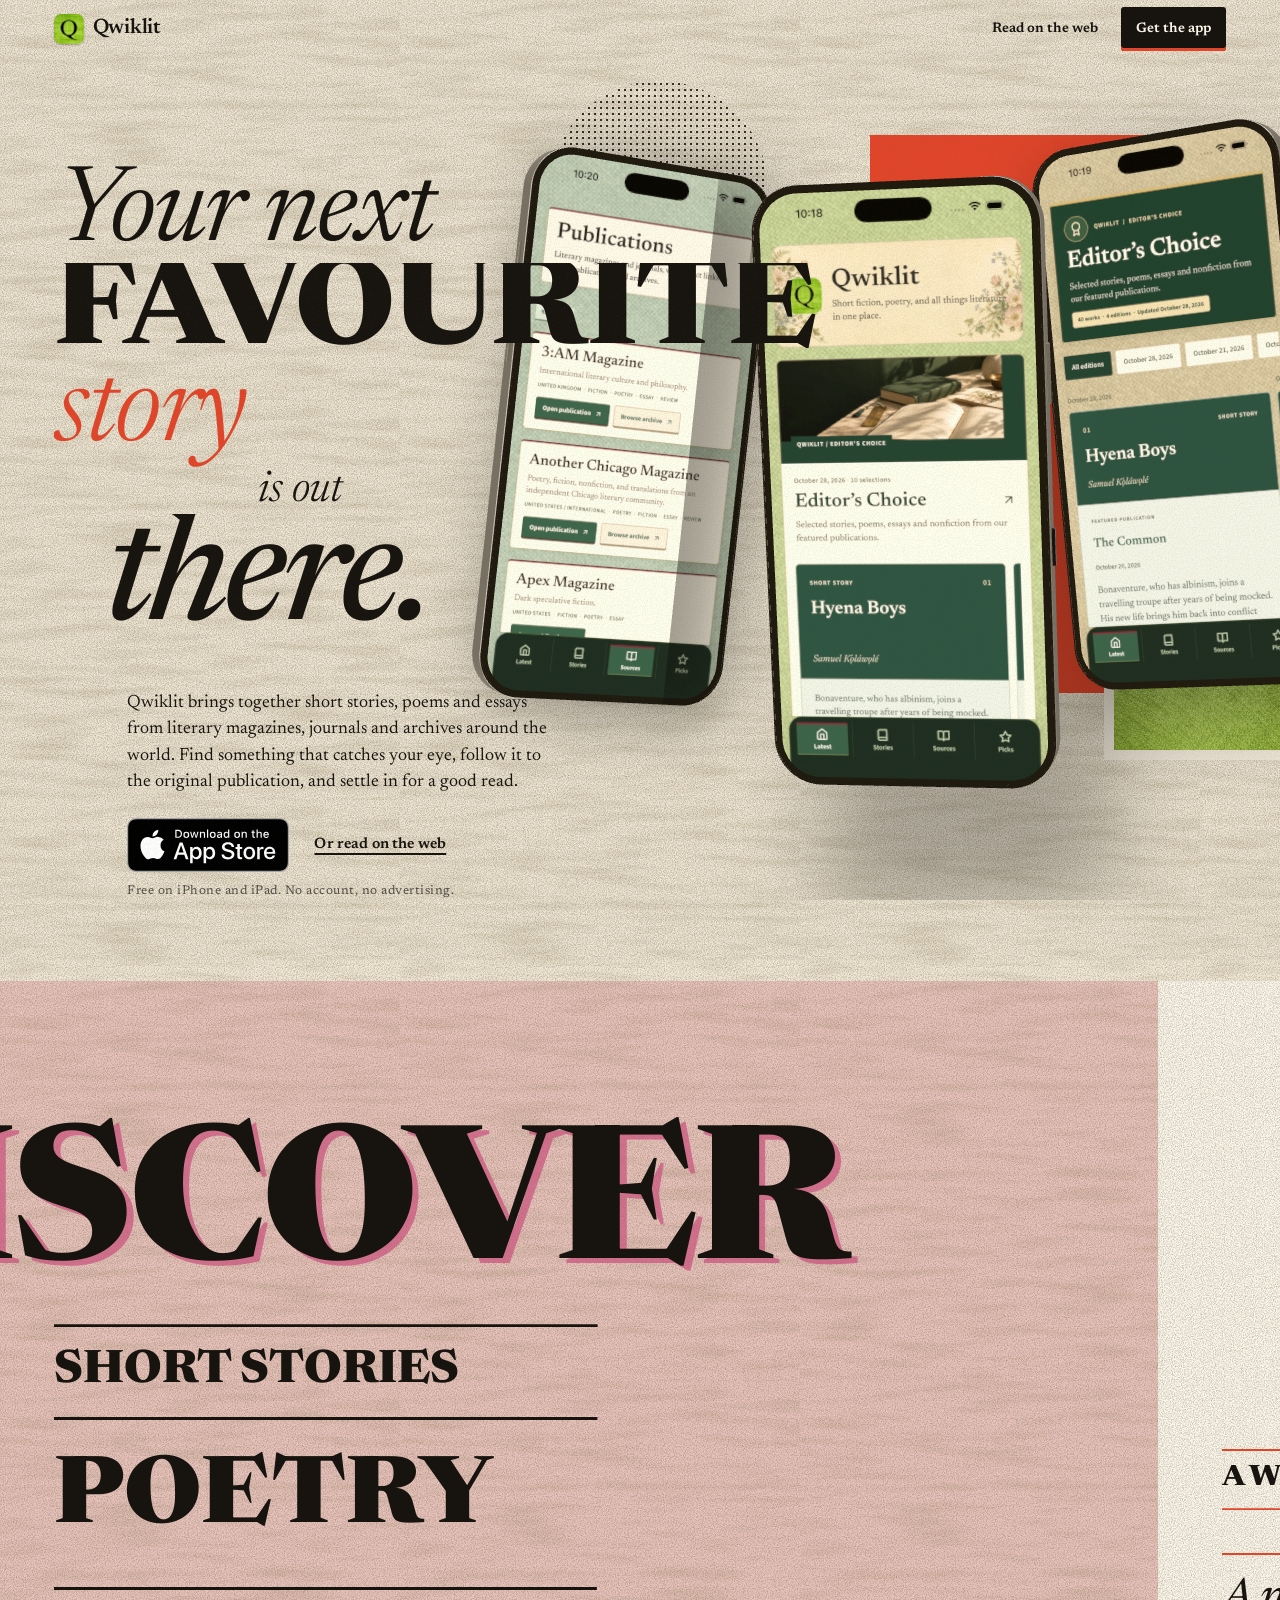
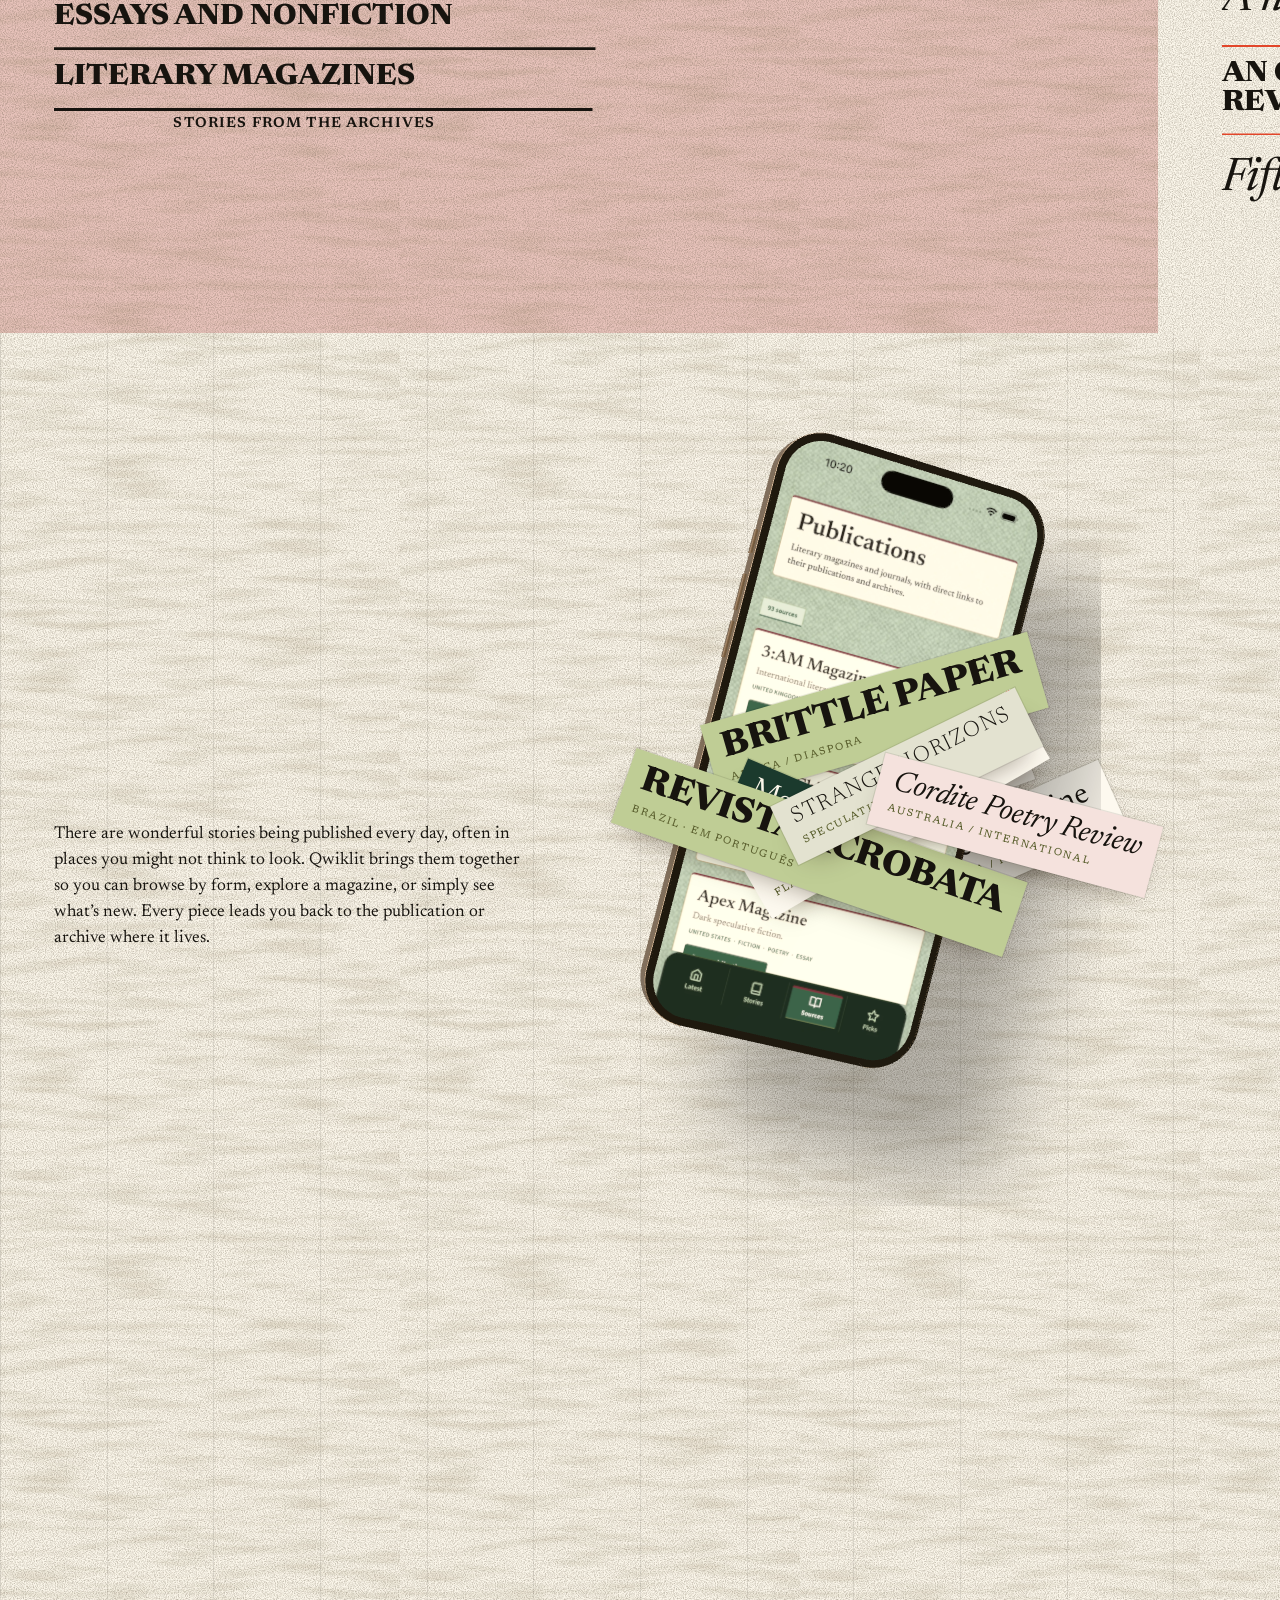
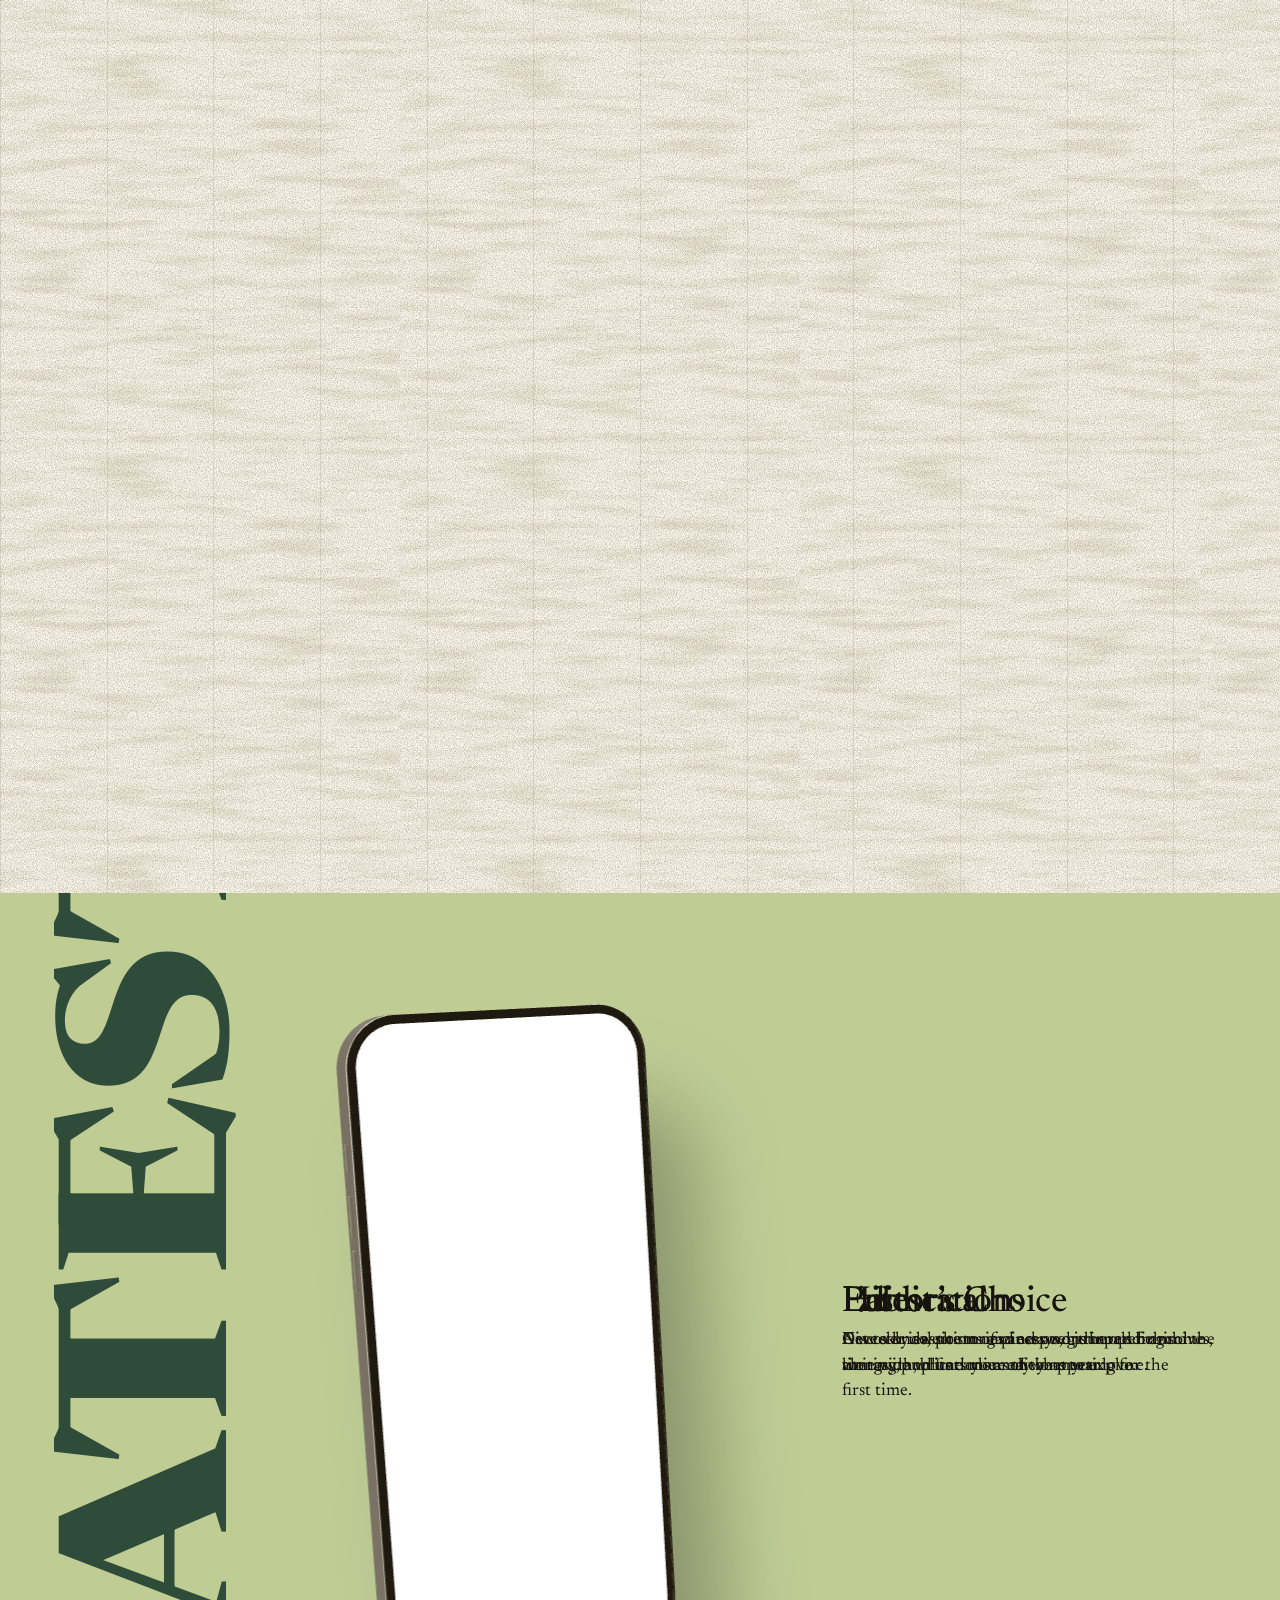
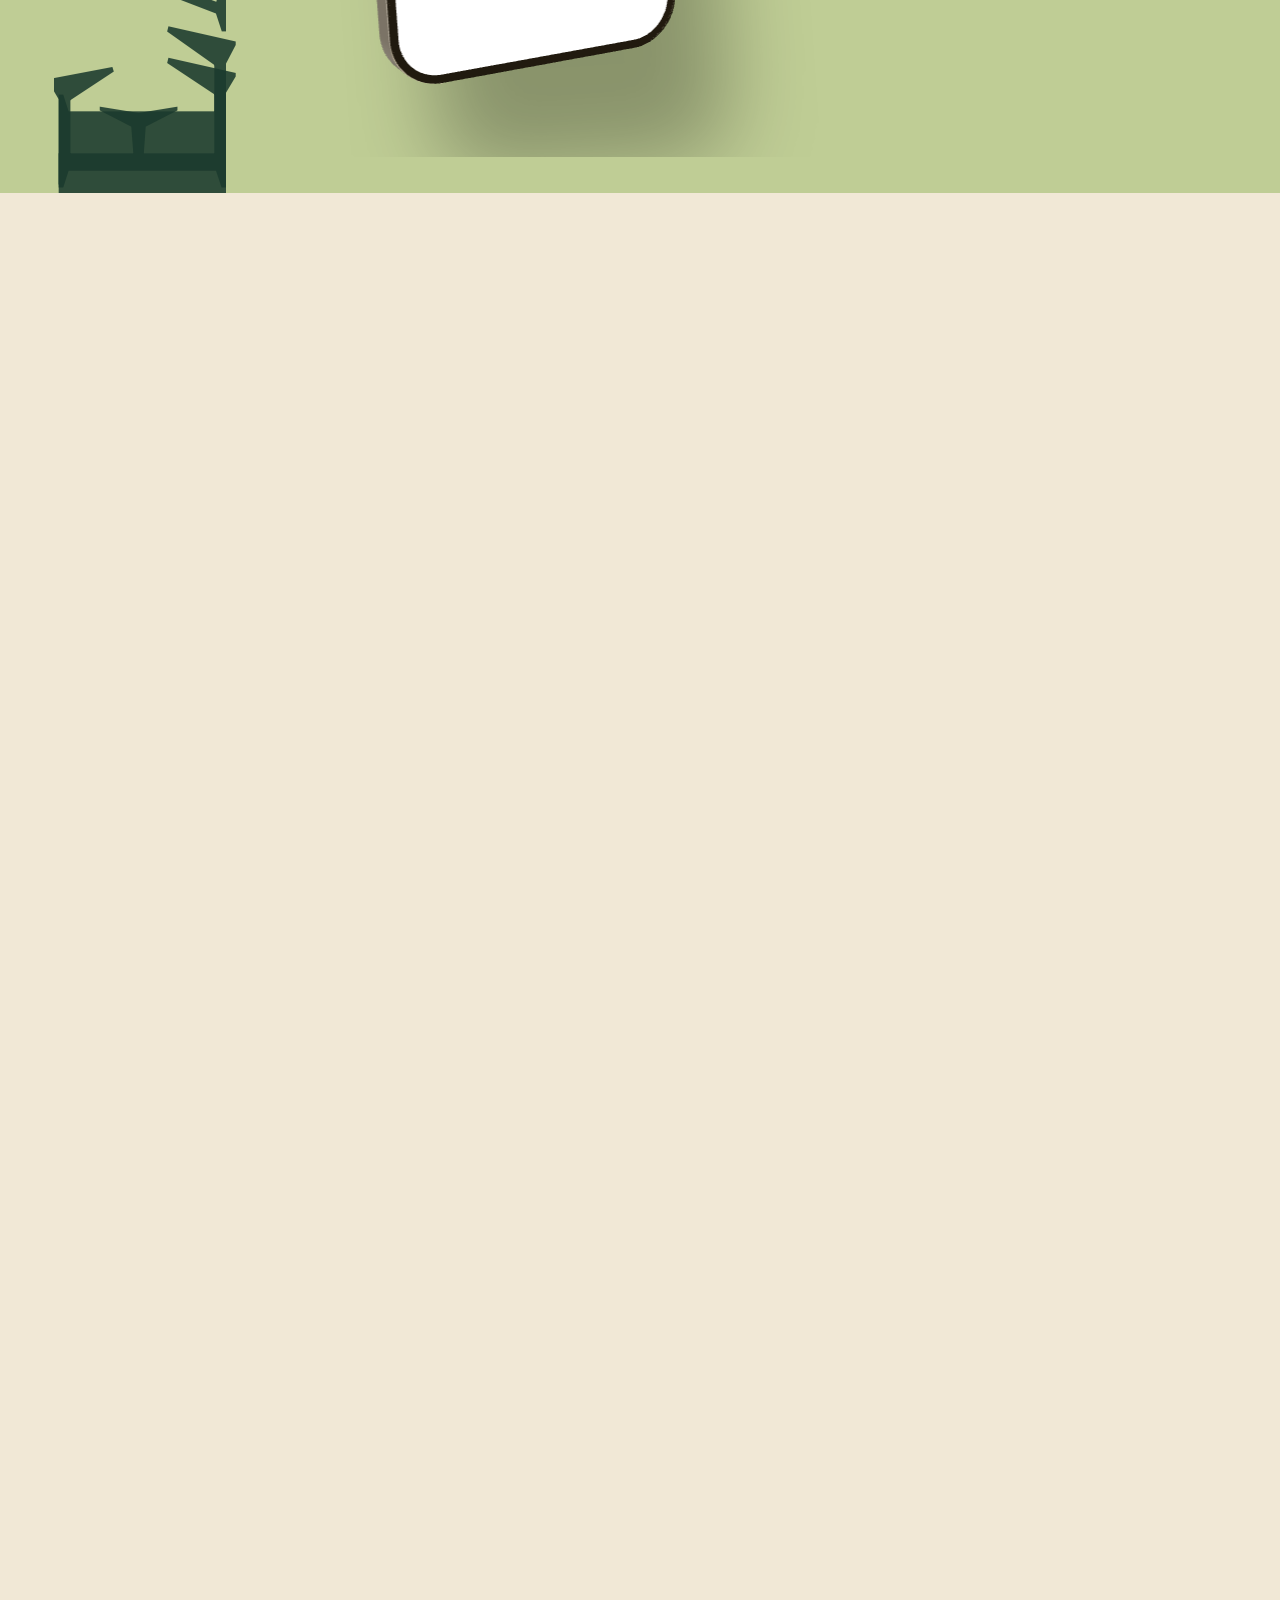
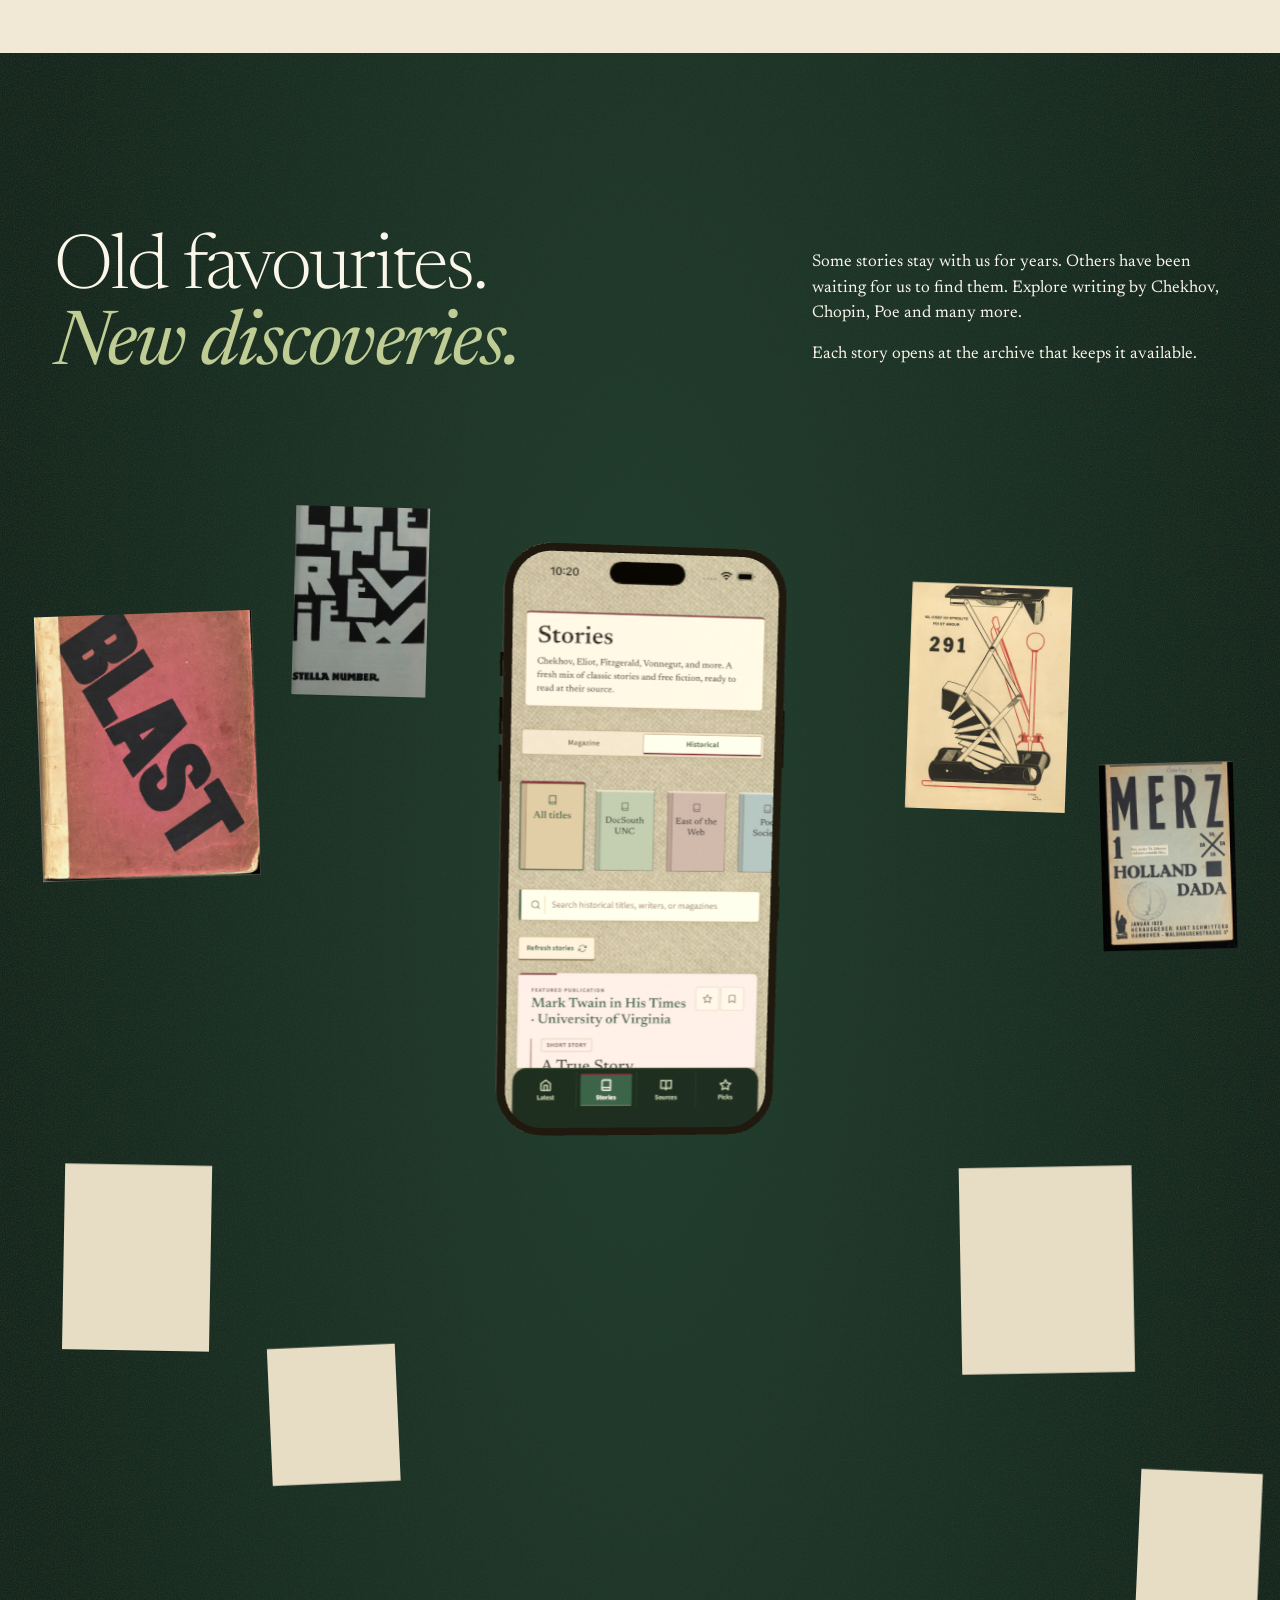
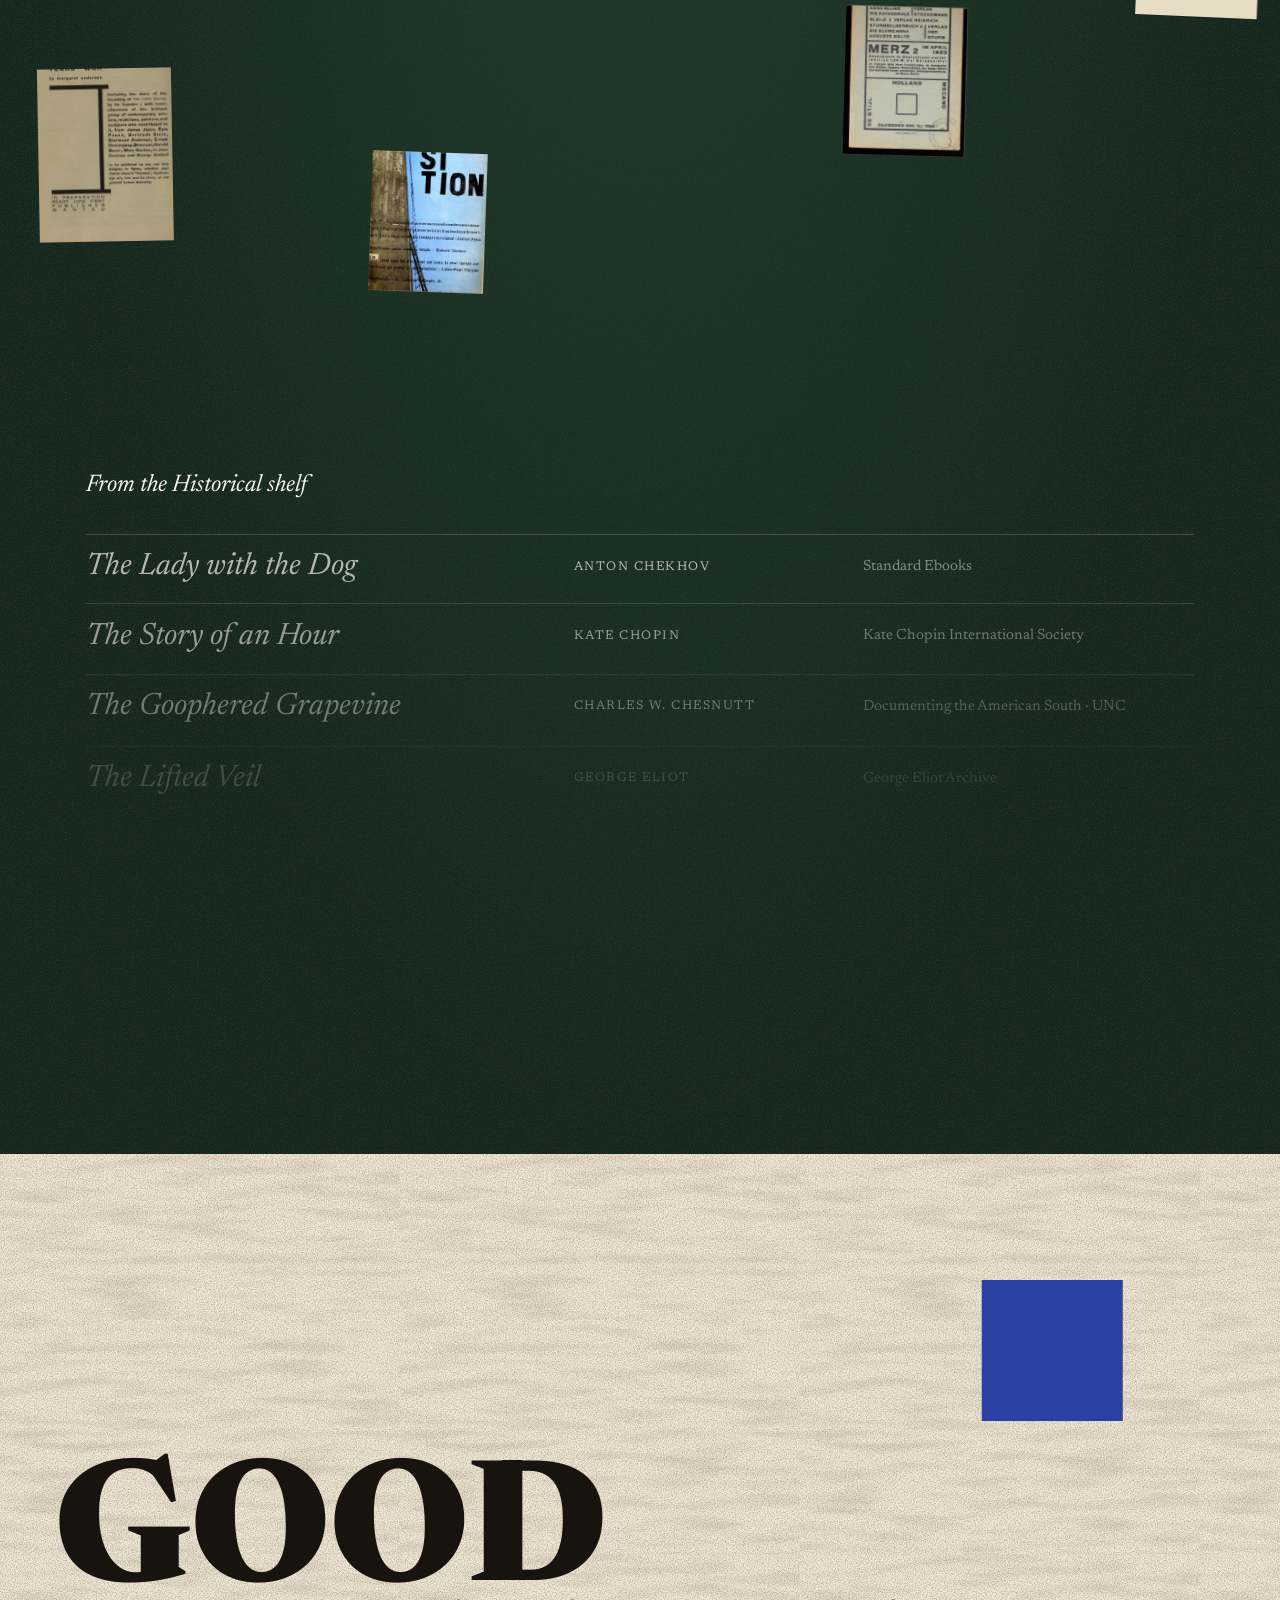
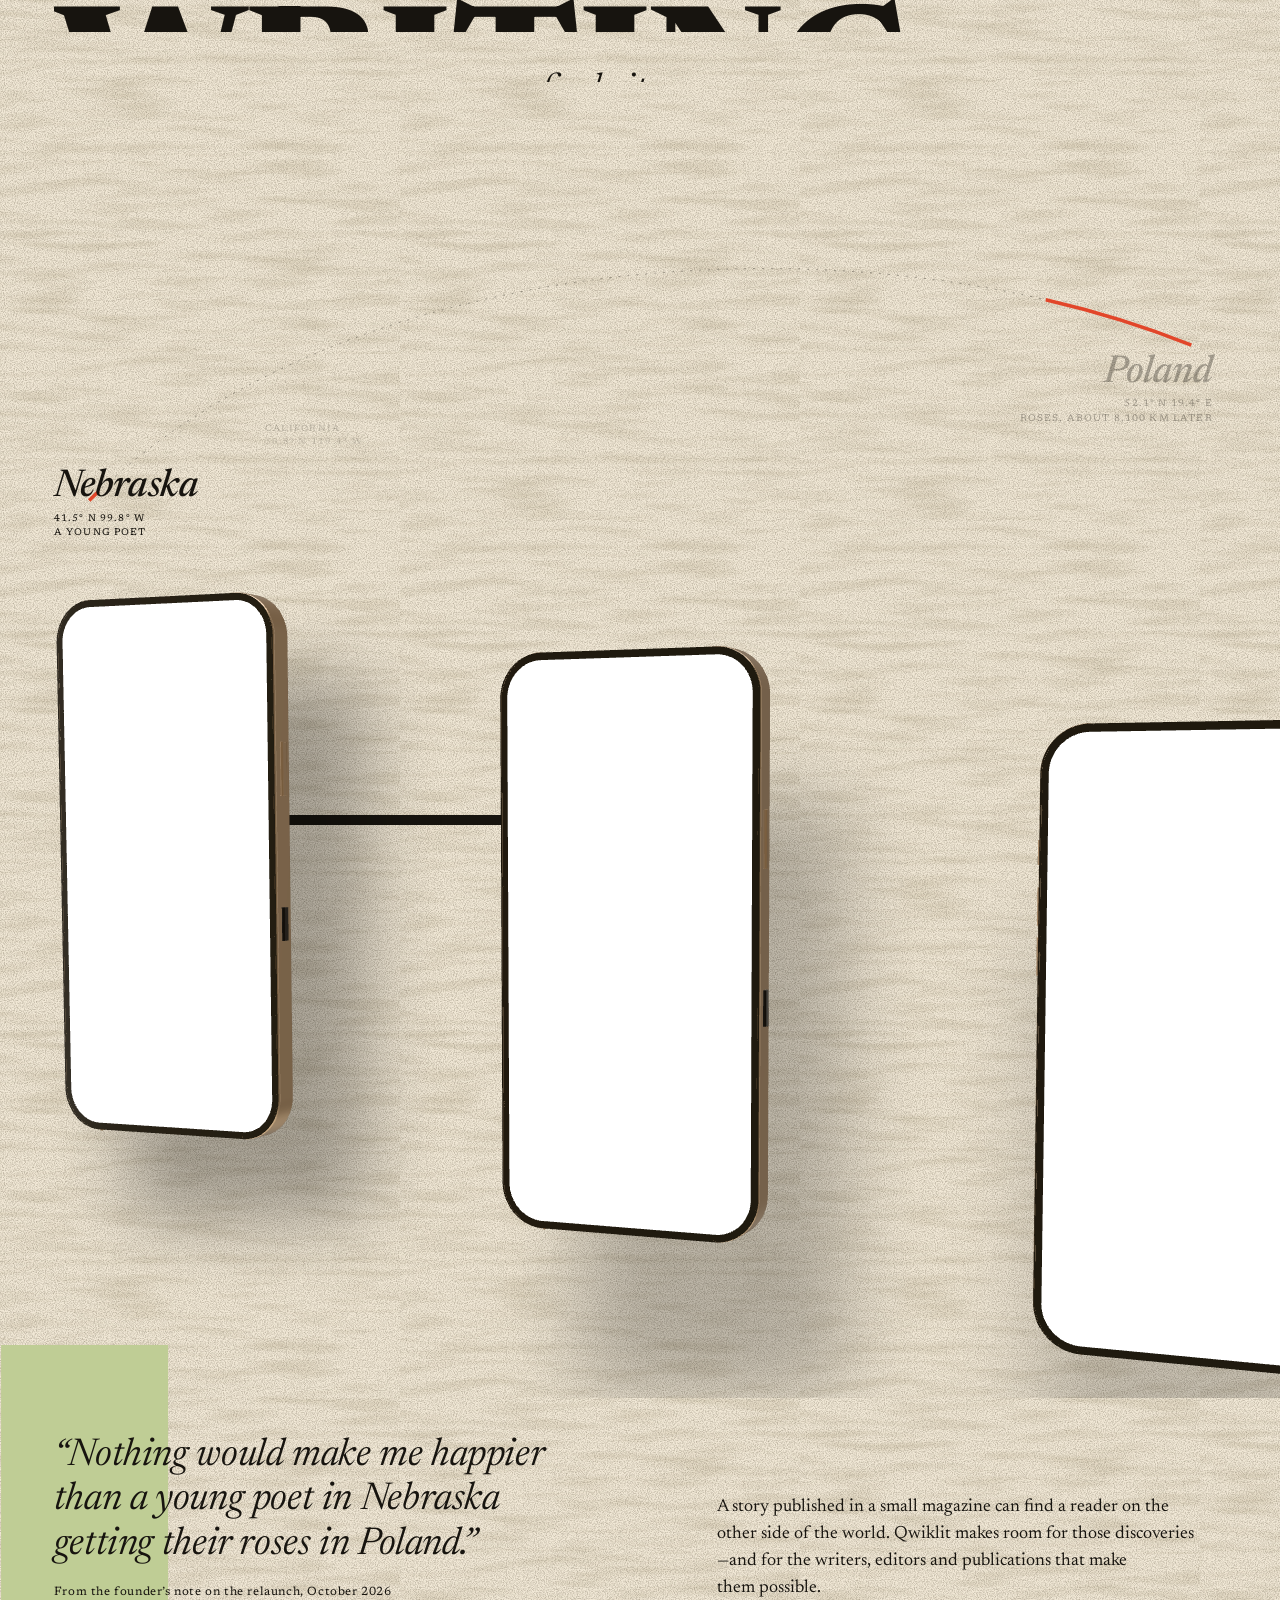
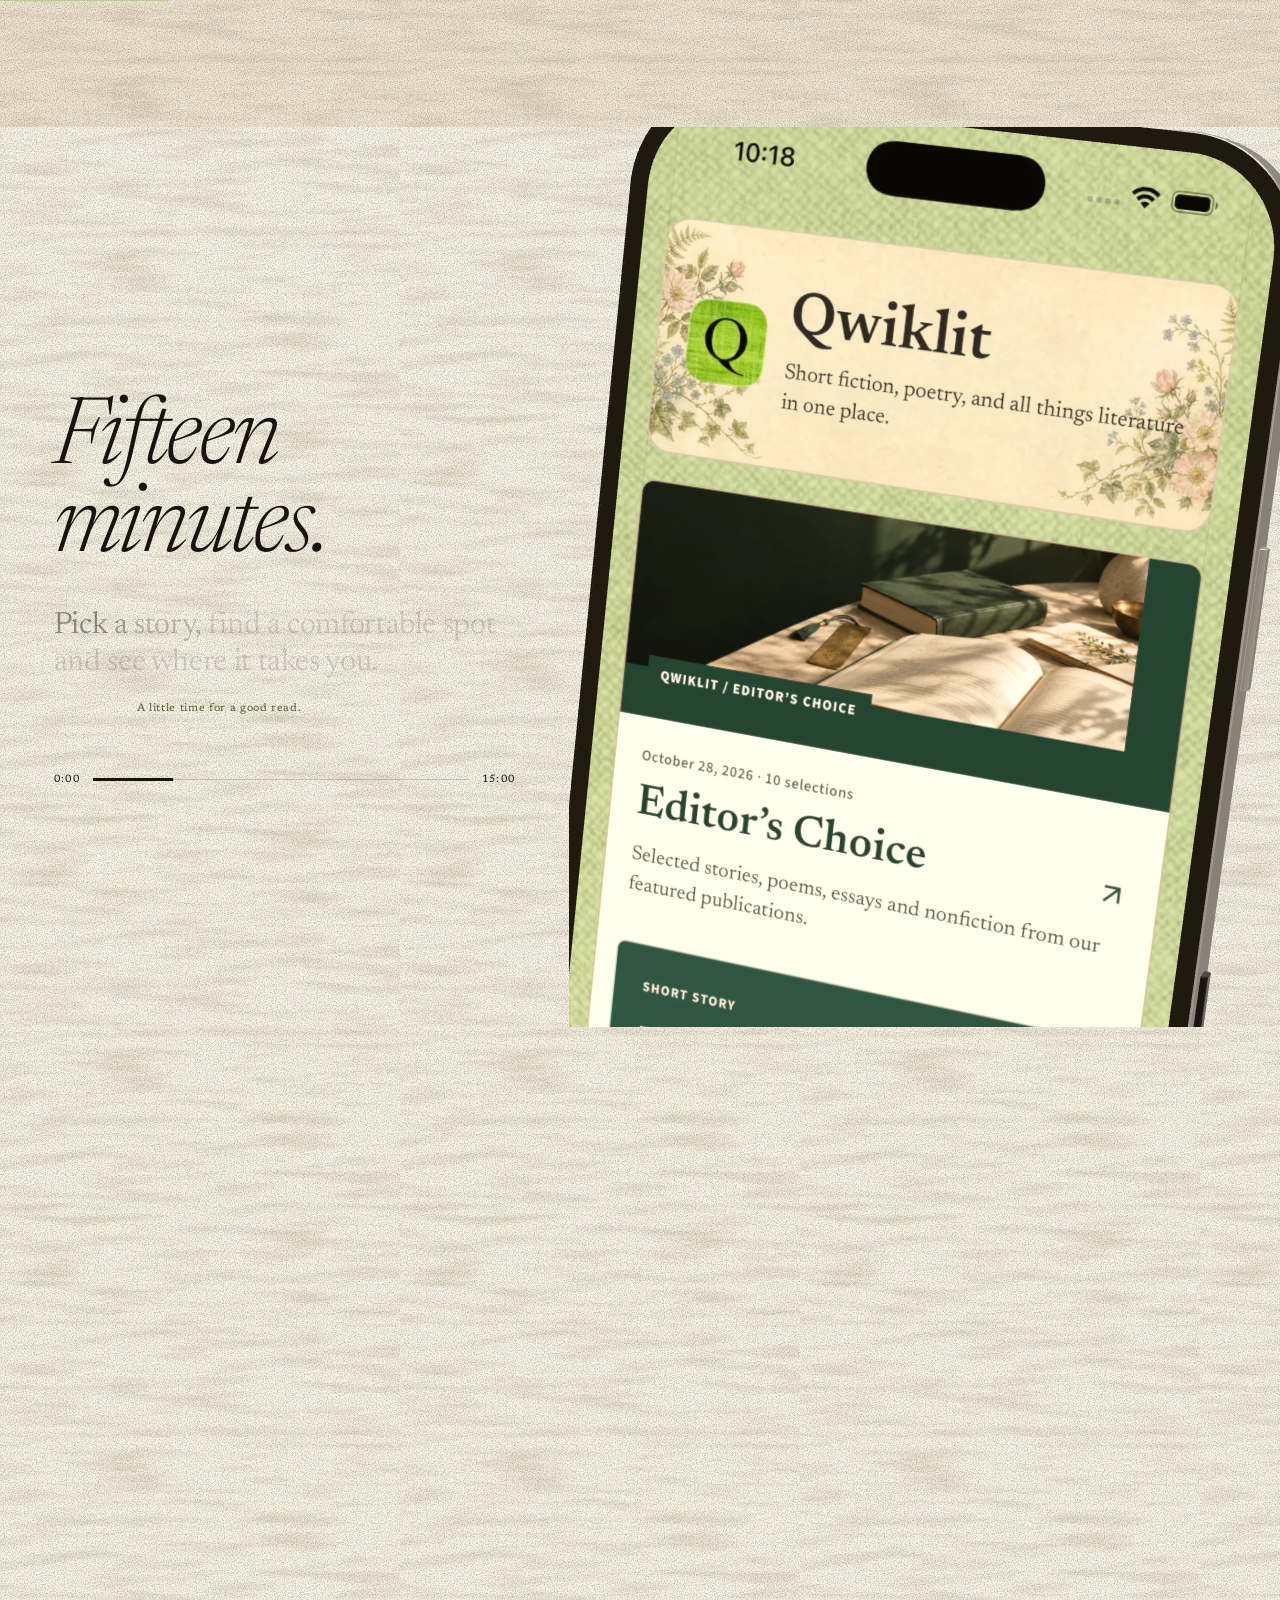
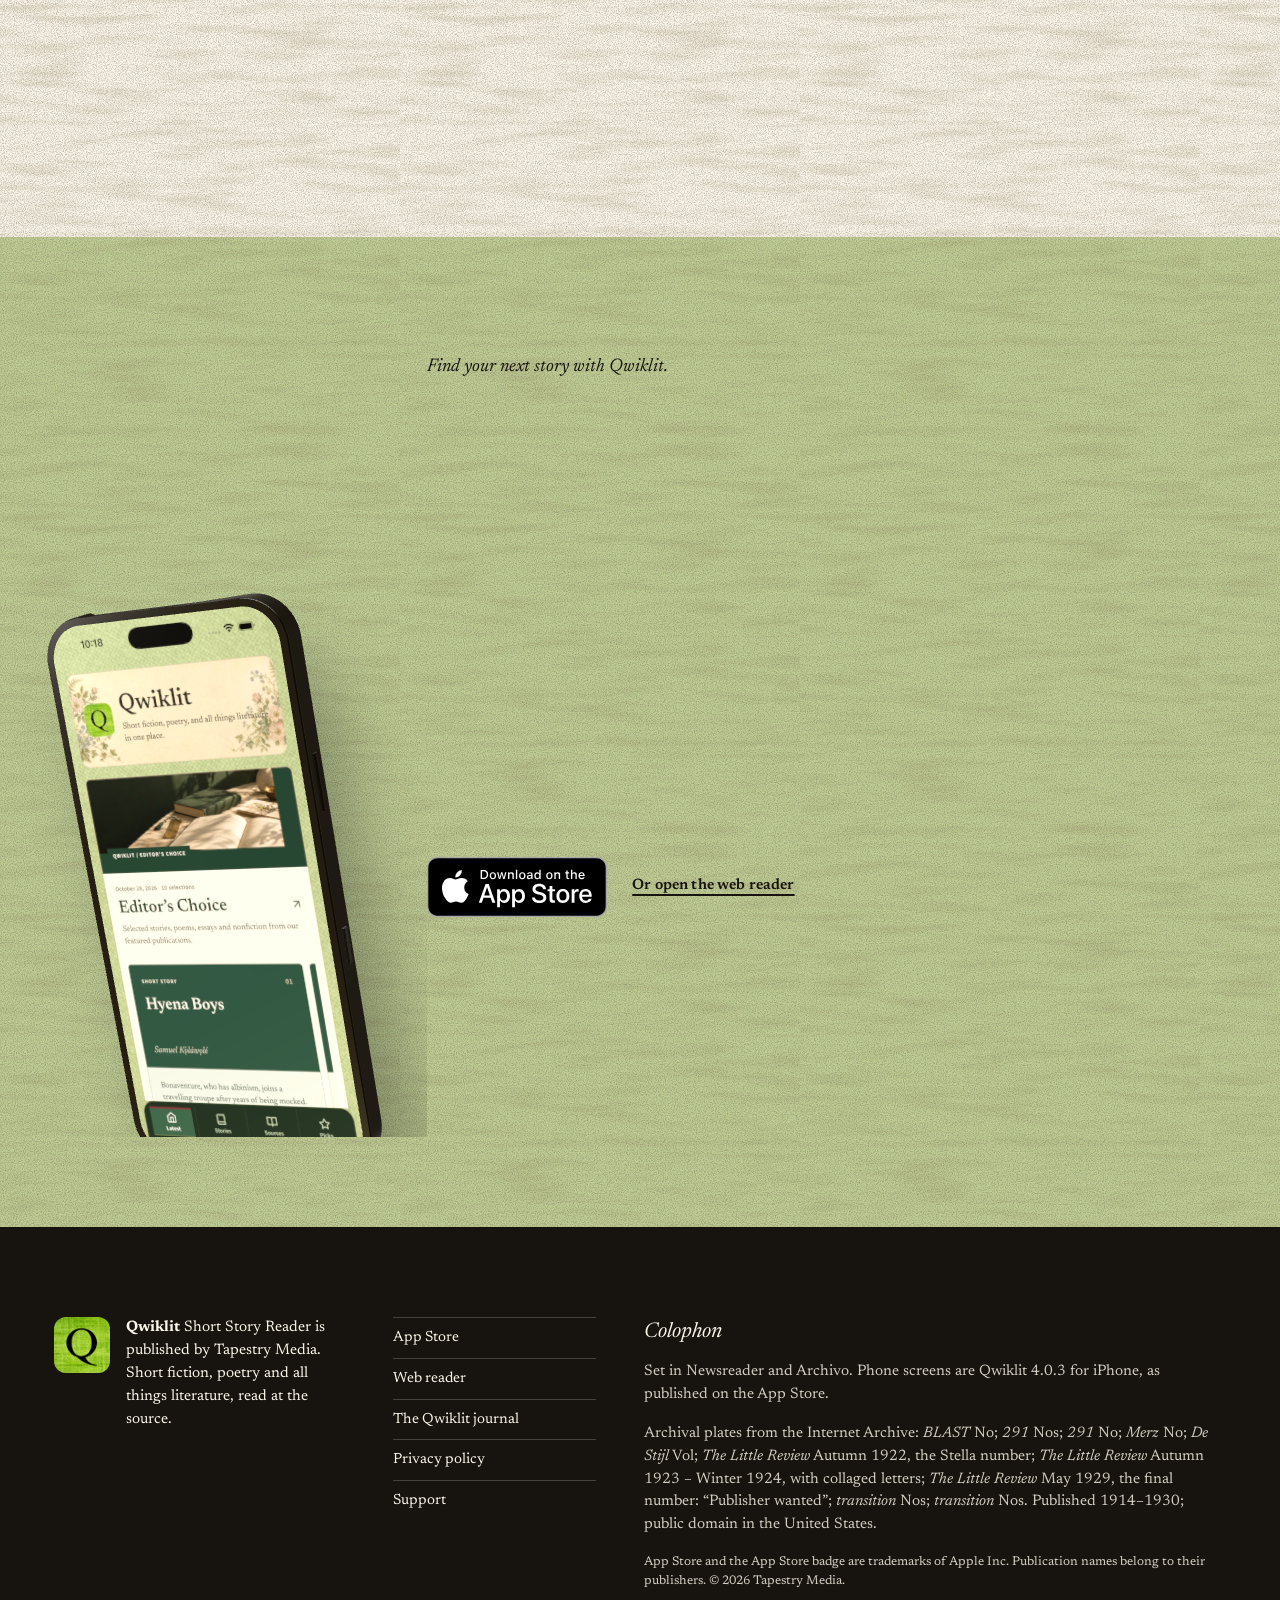
==== discover/index.html @ ec8cfdaa "Add Qwiklit discovery landing page" ====
<!doctype html>
<html lang="en-GB">
  <head>
    <meta charset="utf-8" />
    <meta name="viewport" content="width=device-width, initial-scale=1, viewport-fit=cover" />
    <title>Qwiklit — Your next favourite story is out there</title>
    <meta
      name="description"
      content="Qwiklit gathers short fiction, poetry and essays from independent literary magazines, university journals and open archives, and sends you to the publisher to read them. Free on iPhone and iPad. No account, no advertising."
    />
    <meta name="theme-color" content="#f1e8d6" />
    <meta name="apple-itunes-app" content="app-id=1072426354" />
    <link rel="canonical" href="https://qwiklit.com/" />
    <link rel="icon" type="image/png" href="./favicon.png" />
    <link rel="apple-touch-icon" href="./apple-touch-icon.png" />

    <meta property="og:type" content="website" />
    <meta property="og:site_name" content="Qwiklit" />
    <meta property="og:title" content="Qwiklit — Your next favourite story is out there" />
    <meta
      property="og:description"
      content="Short fiction, poetry and essays from independent magazines and open archives, read at the source."
    />
    <meta property="og:image" content="./og-image.jpg" />
    <meta name="twitter:card" content="summary_large_image" />

    <script type="application/ld+json">
      {
        "@context": "https://schema.org",
        "@type": "MobileApplication",
        "name": "Qwiklit Short Story Reader",
        "operatingSystem": "iOS 15.1 or later",
        "applicationCategory": "BookApplication",
        "offers": { "@type": "Offer", "price": "0", "priceCurrency": "USD" },
        "publisher": { "@type": "Organization", "name": "Tapestry Media" },
        "downloadUrl": "https://apps.apple.com/us/app/qwiklit-short-story-reader/id1072426354",
        "url": "https://qwiklit.com/",
        "description": "A source-first reader for short fiction, poetry, essays and literary magazines. No account; data not collected."
      }
    </script>
    <style>
      /* Hold the page until the fonts are in, so text never swaps in view. */
      #root { transition: opacity 0.7s cubic-bezier(0.2, 0.7, 0.1, 1); }
      html.is-pending #root { opacity: 0; }
    </style>
    <script>document.documentElement.classList.add('is-pending');</script>
    <link rel="preload" as="image" href="./media/screens/01-latest-760.webp" type="image/webp" crossorigin="anonymous" />
    <script type="module" crossorigin src="./assets/index-Dop6Z8Ar.js"></script>
    <link rel="modulepreload" crossorigin href="./assets/react-Dfoqj1Wf.js">
    <link rel="modulepreload" crossorigin href="./assets/three-LyWNJ8dY.js">
    <link rel="modulepreload" crossorigin href="./assets/gsap-lnFyu4_T.js">
    <link rel="stylesheet" crossorigin href="./assets/style-lfwTCfJO.css">
  </head>
  <body>
    <div id="root"></div>
    <noscript>
      <p style="font: 18px/1.5 Georgia, serif; max-width: 34em; margin: 4em auto; padding: 0 1em">
        Qwiklit gathers short fiction, poetry and essays from independent literary magazines, university journals and
        open archives, and sends you to the publisher to read them.
        <a href="https://apps.apple.com/us/app/qwiklit-short-story-reader/id1072426354">Download Qwiklit on the App Store</a>
        or <a href="https://qwiklit.com/qwiklit-story-reader/">read on the web</a>.
      </p>
    </noscript>
  </body>
</html>
---- discover/assets/style-lfwTCfJO.css ----
@font-face{font-family:Newsreader Variable;font-style:normal;font-display:swap;font-weight:200 800;src:url(./newsreader-vietnamese-opsz-normal-BjhtXyW2.woff2) format("woff2-variations");unicode-range:U+0102-0103,U+0110-0111,U+0128-0129,U+0168-0169,U+01A0-01A1,U+01AF-01B0,U+0300-0301,U+0303-0304,U+0308-0309,U+0323,U+0329,U+1EA0-1EF9,U+20AB}@font-face{font-family:Newsreader Variable;font-style:normal;font-display:swap;font-weight:200 800;src:url(./newsreader-latin-ext-opsz-normal-BQn1nviT.woff2) format("woff2-variations");unicode-range:U+0100-02BA,U+02BD-02C5,U+02C7-02CC,U+02CE-02D7,U+02DD-02FF,U+0304,U+0308,U+0329,U+1D00-1DBF,U+1E00-1E9F,U+1EF2-1EFF,U+2020,U+20A0-20AB,U+20AD-20C0,U+2113,U+2C60-2C7F,U+A720-A7FF}@font-face{font-family:Newsreader Variable;font-style:normal;font-display:swap;font-weight:200 800;src:url(./newsreader-latin-opsz-normal-s-izfB6B.woff2) format("woff2-variations");unicode-range:U+0000-00FF,U+0131,U+0152-0153,U+02BB-02BC,U+02C6,U+02DA,U+02DC,U+0304,U+0308,U+0329,U+2000-206F,U+20AC,U+2122,U+2191,U+2193,U+2212,U+2215,U+FEFF,U+FFFD}@font-face{font-family:Newsreader Variable;font-style:italic;font-display:swap;font-weight:200 800;src:url(./newsreader-vietnamese-opsz-italic-DTr-ymY4.woff2) format("woff2-variations");unicode-range:U+0102-0103,U+0110-0111,U+0128-0129,U+0168-0169,U+01A0-01A1,U+01AF-01B0,U+0300-0301,U+0303-0304,U+0308-0309,U+0323,U+0329,U+1EA0-1EF9,U+20AB}@font-face{font-family:Newsreader Variable;font-style:italic;font-display:swap;font-weight:200 800;src:url(./newsreader-latin-ext-opsz-italic-CSPGnFdO.woff2) format("woff2-variations");unicode-range:U+0100-02BA,U+02BD-02C5,U+02C7-02CC,U+02CE-02D7,U+02DD-02FF,U+0304,U+0308,U+0329,U+1D00-1DBF,U+1E00-1E9F,U+1EF2-1EFF,U+2020,U+20A0-20AB,U+20AD-20C0,U+2113,U+2C60-2C7F,U+A720-A7FF}@font-face{font-family:Newsreader Variable;font-style:italic;font-display:swap;font-weight:200 800;src:url(./newsreader-latin-opsz-italic-kJKFiXvB.woff2) format("woff2-variations");unicode-range:U+0000-00FF,U+0131,U+0152-0153,U+02BB-02BC,U+02C6,U+02DA,U+02DC,U+0304,U+0308,U+0329,U+2000-206F,U+20AC,U+2122,U+2191,U+2193,U+2212,U+2215,U+FEFF,U+FFFD}@font-face{font-family:Archivo Variable;font-style:normal;font-display:swap;font-weight:100 900;font-stretch:62% 125%;src:url(./archivo-vietnamese-wdth-normal-rJmnGBSt.woff2) format("woff2-variations");unicode-range:U+0102-0103,U+0110-0111,U+0128-0129,U+0168-0169,U+01A0-01A1,U+01AF-01B0,U+0300-0301,U+0303-0304,U+0308-0309,U+0323,U+0329,U+1EA0-1EF9,U+20AB}@font-face{font-family:Archivo Variable;font-style:normal;font-display:swap;font-weight:100 900;font-stretch:62% 125%;src:url(./archivo-latin-ext-wdth-normal-7khWdh9v.woff2) format("woff2-variations");unicode-range:U+0100-02BA,U+02BD-02C5,U+02C7-02CC,U+02CE-02D7,U+02DD-02FF,U+0304,U+0308,U+0329,U+1D00-1DBF,U+1E00-1E9F,U+1EF2-1EFF,U+2020,U+20A0-20AB,U+20AD-20C0,U+2113,U+2C60-2C7F,U+A720-A7FF}@font-face{font-family:Archivo Variable;font-style:normal;font-display:swap;font-weight:100 900;font-stretch:62% 125%;src:url(./archivo-latin-wdth-normal-DY7AcnAa.woff2) format("woff2-variations");unicode-range:U+0000-00FF,U+0131,U+0152-0153,U+02BB-02BC,U+02C6,U+02DA,U+02DC,U+0304,U+0308,U+0329,U+2000-206F,U+20AC,U+2122,U+2191,U+2193,U+2212,U+2215,U+FEFF,U+FFFD}/*! tailwindcss v4.1.10 | MIT License | https://tailwindcss.com */@layer properties{@supports (((-webkit-hyphens:none)) and (not (margin-trim:inline))) or ((-moz-orient:inline) and (not (color:rgb(from red r g b)))){*,:before,:after,::backdrop{--tw-rotate-x:initial;--tw-rotate-y:initial;--tw-rotate-z:initial;--tw-skew-x:initial;--tw-skew-y:initial;--tw-shadow:0 0 #0000;--tw-shadow-color:initial;--tw-shadow-alpha:100%;--tw-inset-shadow:0 0 #0000;--tw-inset-shadow-color:initial;--tw-inset-shadow-alpha:100%;--tw-ring-color:initial;--tw-ring-shadow:0 0 #0000;--tw-inset-ring-color:initial;--tw-inset-ring-shadow:0 0 #0000;--tw-ring-inset:initial;--tw-ring-offset-width:0px;--tw-ring-offset-color:#fff;--tw-ring-offset-shadow:0 0 #0000}}}@layer theme{:root,:host{--font-sans:ui-sans-serif,system-ui,sans-serif,"Apple Color Emoji","Segoe UI Emoji","Segoe UI Symbol","Noto Color Emoji";--font-serif:"Newsreader Variable","Iowan Old Style",Georgia,serif;--font-mono:ui-monospace,SFMono-Regular,Menlo,Monaco,Consolas,"Liberation Mono","Courier New",monospace;--default-transition-duration:.15s;--default-transition-timing-function:cubic-bezier(.4,0,.2,1);--default-font-family:var(--font-sans);--default-mono-font-family:var(--font-mono);--color-paper:#f1e8d6;--color-ivory:#fbf6ea;--color-pistachio:#bfcd95;--color-olive:#5c6130;--color-fern:#1b3a2d;--color-fern-deep:#13261d;--color-pink:#e8c3bb;--color-ink:#17140f;--color-vermilion:#e2462a;--color-puce:#c9507c;--color-ultramarine:#2a40a2;--font-grotesk:"Newsreader Variable",Georgia,serif}}@layer base{*,:after,:before,::backdrop{box-sizing:border-box;border:0 solid;margin:0;padding:0}::file-selector-button{box-sizing:border-box;border:0 solid;margin:0;padding:0}html,:host{-webkit-text-size-adjust:100%;tab-size:4;line-height:1.5;font-family:var(--default-font-family,ui-sans-serif,system-ui,sans-serif,"Apple Color Emoji","Segoe UI Emoji","Segoe UI Symbol","Noto Color Emoji");font-feature-settings:var(--default-font-feature-settings,normal);font-variation-settings:var(--default-font-variation-settings,normal);-webkit-tap-highlight-color:transparent}hr{height:0;color:inherit;border-top-width:1px}abbr:where([title]){-webkit-text-decoration:underline dotted;text-decoration:underline dotted}h1,h2,h3,h4,h5,h6{font-size:inherit;font-weight:inherit}a{color:inherit;-webkit-text-decoration:inherit;text-decoration:inherit}b,strong{font-weight:bolder}code,kbd,samp,pre{font-family:var(--default-mono-font-family,ui-monospace,SFMono-Regular,Menlo,Monaco,Consolas,"Liberation Mono","Courier New",monospace);font-feature-settings:var(--default-mono-font-feature-settings,normal);font-variation-settings:var(--default-mono-font-variation-settings,normal);font-size:1em}small{font-size:80%}sub,sup{vertical-align:baseline;font-size:75%;line-height:0;position:relative}sub{bottom:-.25em}sup{top:-.5em}table{text-indent:0;border-color:inherit;border-collapse:collapse}:-moz-focusring{outline:auto}progress{vertical-align:baseline}summary{display:list-item}ol,ul,menu{list-style:none}img,svg,video,canvas,audio,iframe,embed,object{vertical-align:middle;display:block}img,video{max-width:100%;height:auto}button,input,select,optgroup,textarea{font:inherit;font-feature-settings:inherit;font-variation-settings:inherit;letter-spacing:inherit;color:inherit;opacity:1;background-color:#0000;border-radius:0}::file-selector-button{font:inherit;font-feature-settings:inherit;font-variation-settings:inherit;letter-spacing:inherit;color:inherit;opacity:1;background-color:#0000;border-radius:0}:where(select:is([multiple],[size])) optgroup{font-weight:bolder}:where(select:is([multiple],[size])) optgroup option{padding-inline-start:20px}::file-selector-button{margin-inline-end:4px}::placeholder{opacity:1}@supports (not ((-webkit-appearance:-apple-pay-button))) or (contain-intrinsic-size:1px){::placeholder{color:currentColor}@supports (color:color-mix(in lab,red,red)){::placeholder{color:color-mix(in oklab,currentcolor 50%,transparent)}}}textarea{resize:vertical}::-webkit-search-decoration{-webkit-appearance:none}::-webkit-date-and-time-value{min-height:1lh;text-align:inherit}::-webkit-datetime-edit{display:inline-flex}::-webkit-datetime-edit-fields-wrapper{padding:0}::-webkit-datetime-edit{padding-block:0}::-webkit-datetime-edit-year-field{padding-block:0}::-webkit-datetime-edit-month-field{padding-block:0}::-webkit-datetime-edit-day-field{padding-block:0}::-webkit-datetime-edit-hour-field{padding-block:0}::-webkit-datetime-edit-minute-field{padding-block:0}::-webkit-datetime-edit-second-field{padding-block:0}::-webkit-datetime-edit-millisecond-field{padding-block:0}::-webkit-datetime-edit-meridiem-field{padding-block:0}:-moz-ui-invalid{box-shadow:none}button,input:where([type=button],[type=reset],[type=submit]){-webkit-appearance:button;appearance:button}::file-selector-button{-webkit-appearance:button;appearance:button}::-webkit-inner-spin-button{height:auto}::-webkit-outer-spin-button{height:auto}[hidden]:where(:not([hidden=until-found])){display:none!important}}@layer components;@layer utilities{.invisible{visibility:hidden}.visible{visibility:visible}.sr-only{clip:rect(0,0,0,0);white-space:nowrap;border-width:0;width:1px;height:1px;margin:-1px;padding:0;position:absolute;overflow:hidden}.absolute{position:absolute}.relative{position:relative}.static{position:static}.block{display:block}.contents{display:contents}.grid{display:grid}.hidden{display:none}.table{display:table}.transform{transform:var(--tw-rotate-x,)var(--tw-rotate-y,)var(--tw-rotate-z,)var(--tw-skew-x,)var(--tw-skew-y,)}.resize{resize:both}.italic{font-style:italic}.underline{text-decoration-line:underline}.shadow{--tw-shadow:0 1px 3px 0 var(--tw-shadow-color,#0000001a),0 1px 2px -1px var(--tw-shadow-color,#0000001a);box-shadow:var(--tw-inset-shadow),var(--tw-inset-ring-shadow),var(--tw-ring-offset-shadow),var(--tw-ring-shadow),var(--tw-shadow)}.ring{--tw-ring-shadow:var(--tw-ring-inset,)0 0 0 calc(1px + var(--tw-ring-offset-width))var(--tw-ring-color,currentcolor);box-shadow:var(--tw-inset-shadow),var(--tw-inset-ring-shadow),var(--tw-ring-offset-shadow),var(--tw-ring-shadow),var(--tw-shadow)}.transition{transition-property:color,background-color,border-color,outline-color,text-decoration-color,fill,stroke,--tw-gradient-from,--tw-gradient-via,--tw-gradient-to,opacity,box-shadow,transform,translate,scale,rotate,filter,-webkit-backdrop-filter,backdrop-filter,display,visibility,content-visibility,overlay,pointer-events;transition-timing-function:var(--tw-ease,var(--default-transition-timing-function));transition-duration:var(--tw-duration,var(--default-transition-duration))}}:root{--gutter:clamp(16px,4.2vw,64px);--pad-l:max(var(--gutter),env(safe-area-inset-left));--pad-r:max(var(--gutter),env(safe-area-inset-right));--ease-paper:cubic-bezier(.2,.7,.1,1);--grain:url("data:image/svg+xml,%3Csvg xmlns='http://www.w3.org/2000/svg' width='220' height='220'%3E%3Cfilter id='n'%3E%3CfeTurbulence type='fractalNoise' baseFrequency='.9' numOctaves='3' stitchTiles='stitch'/%3E%3CfeColorMatrix values='0 0 0 0 .09 0 0 0 0 .07 0 0 0 0 .04 0 0 0 .7 -.26'/%3E%3C/filter%3E%3Crect width='100%25' height='100%25' filter='url(%23n)'/%3E%3C/svg%3E");--fibre:url("data:image/svg+xml,%3Csvg xmlns='http://www.w3.org/2000/svg' width='400' height='400'%3E%3Cfilter id='f'%3E%3CfeTurbulence type='fractalNoise' baseFrequency='.012 .09' numOctaves='2' seed='4'/%3E%3CfeColorMatrix values='0 0 0 0 .3 0 0 0 0 .24 0 0 0 0 .12 0 0 0 .5 -.22'/%3E%3C/filter%3E%3Crect width='100%25' height='100%25' filter='url(%23f)'/%3E%3C/svg%3E");color-scheme:light}html{-webkit-text-size-adjust:100%;-moz-text-size-adjust:100%;text-size-adjust:100%;overflow-x:hidden}@supports (overflow:clip){html,body{overflow-x:clip}}h1,h2,.ln,.tl{font-variation-settings:"opsz" 44}body{background:var(--color-paper);color:var(--color-ink);font-family:var(--font-serif);font-optical-sizing:auto;-webkit-font-smoothing:antialiased;-moz-osx-font-smoothing:grayscale;text-rendering:optimizeLegibility;font-kerning:normal;margin:0;font-size:18px;line-height:1.5}::selection{background:var(--color-vermilion);color:var(--color-ivory)}img{max-width:100%}a{color:inherit}:focus-visible{outline:3px solid var(--color-vermilion);outline-offset:3px;border-radius:2px}.sr-only{clip:rect(0,0,0,0);white-space:nowrap;border:0;width:1px;height:1px;margin:-1px;padding:0;overflow:hidden;position:absolute!important}cite,em{font-style:italic}.hero,.manifesto,.dispatches,.travel,.quiet,.finale{background-image:var(--grain),var(--fibre);background-size:220px 220px,400px 400px}@media(min-width:900px)and (hover:hover)and (prefers-reduced-motion:no-preference){body:after{content:"";z-index:60;pointer-events:none;background-image:var(--grain);opacity:.28;background-size:220px 220px;animation:1.2s steps(6,end) infinite grain;position:fixed;inset:-60px}}@keyframes grain{0%{transform:translate(0)}20%{transform:translate(-31px,17px)}40%{transform:translate(22px,-29px)}60%{transform:translate(-13px,37px)}80%{transform:translate(35px,9px)}to{transform:translate(0)}}.phone-stage{width:100%;height:100%;position:relative}.phone-canvas{display:block;position:absolute;inset:0;width:100%!important;height:100%!important}@media(prefers-reduced-motion:no-preference){.hero .phone-canvas{opacity:0}}.phone-fallback{place-items:center;display:grid;position:absolute;inset:0}.phone-fallback img{border:6px solid #2b2a27;border-radius:9%/4.2%;width:auto;height:82%;transform:rotate(-6deg);box-shadow:0 0 0 2px #b9b3a8,0 40px 60px -30px #28190a8c}.app-badge{transition:transform .4s var(--ease-paper);border-radius:10px;line-height:0;display:inline-block}.app-badge img{width:auto;height:54px;display:block}.app-badge:hover{transform:translateY(-2px)rotate(-1deg)}.text-link{font-family:var(--font-grotesk);letter-spacing:.01em;text-underline-offset:.3em;padding-block:.75rem;font-size:.95rem;font-weight:600;text-decoration:underline;text-decoration-thickness:1.5px;display:inline-block}.text-link:hover{color:var(--color-vermilion)}.cta-row{flex-wrap:wrap;align-items:center;gap:.6rem 1.6rem;display:flex}.fine{font-family:var(--font-grotesk);letter-spacing:.04em;color:#17140fb3;font-size:.78rem}@supports (color:color-mix(in lab,red,red)){.fine{color:color-mix(in srgb,var(--color-ink)70%,transparent)}}.plate{margin:0}.plate-paper{background:#e7dcc4;overflow:hidden;box-shadow:0 1px #0000002e,0 22px 44px -22px #0000009e}.plate-paper img{object-fit:cover;width:100%;height:100%;display:block}.plate figcaption{font-family:var(--font-grotesk);letter-spacing:.03em;opacity:.78;margin-top:.55rem;font-size:.66rem;line-height:1.35}.plate figcaption cite{font-family:var(--font-serif);letter-spacing:0;margin-right:.15em;font-size:.82rem}.skip-link{left:var(--pad-l);background:var(--color-ink);color:var(--color-ivory);font-family:var(--font-grotesk);z-index:100;padding:.6rem 1rem;position:absolute;top:-100px}.skip-link:focus{top:8px}.masthead{z-index:70;height:calc(58px + env(safe-area-inset-top));padding:env(safe-area-inset-top)var(--pad-r)0 var(--pad-l);transition:transform .6s var(--ease-paper),background-color .4s,box-shadow .4s;align-items:center;gap:1.5rem;display:flex;position:fixed;inset:0 0 auto}.masthead[data-scrolled=true]{background:#f1e8d6ed}@supports (color:color-mix(in lab,red,red)){.masthead[data-scrolled=true]{background:color-mix(in srgb,var(--color-paper)93%,transparent)}}.masthead[data-scrolled=true]{box-shadow:0 1px #17140f38}@supports (color:color-mix(in lab,red,red)){.masthead[data-scrolled=true]{box-shadow:0 1px color-mix(in srgb,var(--color-ink)22%,transparent)}}.masthead[data-hidden=true]{transform:translateY(-105%)}.mast-brand{font-family:var(--font-serif);letter-spacing:-.01em;align-items:center;gap:.55rem;min-height:44px;font-size:1.32rem;font-weight:600;text-decoration:none;display:flex}.mast-brand img{border-radius:7px;width:30px;height:30px;box-shadow:0 1px 2px #00000040}.mast-nav{font-family:var(--font-grotesk);align-items:center;gap:1.4rem;margin-left:auto;font-size:.86rem;font-weight:600;display:flex}.mast-link{padding-block:.8rem;text-decoration:none;display:none}.mast-link:hover{text-underline-offset:.3em;text-decoration:underline}.mast-cta{background:var(--color-ink);color:var(--color-ivory);box-shadow:inset 0 -3px 0 var(--color-vermilion);border-radius:3px;align-items:center;gap:.35em;min-height:44px;padding:.62rem .95rem .6rem;text-decoration:none;display:inline-flex}.mast-cta:hover{background:var(--color-fern)}@media(min-width:700px){.mast-link{display:inline-block}}.hero{isolation:isolate;min-height:100svh;padding:calc(58px + env(safe-area-inset-top) + 7vh) var(--pad-r)10vh var(--pad-l);position:relative;overflow:clip}.hero-title{z-index:3;pointer-events:none;flex-direction:column;align-items:flex-start;margin:0;font-weight:400;display:flex;position:relative}.ln{margin-bottom:-.06em;padding-bottom:.04em;display:block;overflow:hidden}.ln-inner{margin-bottom:-.1em;padding:0 .08em .1em 0;display:block}.ln-1{font-variation-settings:"opsz" 36;letter-spacing:-.02em;font-size:clamp(3.3rem,15.4vw,9.8rem);font-style:italic;font-weight:370;line-height:.92}.ln-2{font-family:var(--font-grotesk);text-transform:uppercase;letter-spacing:-.012em;font-size:clamp(3.5rem,17.2vw,11.4rem);font-weight:830;font-stretch:62%;line-height:.84}.ln-3{letter-spacing:-.025em;font-size:clamp(3.3rem,15.4vw,9.8rem);font-weight:380;line-height:.95}.ln-3 em{color:var(--color-vermilion);font-weight:340}.ln-4{letter-spacing:-.01em;margin-left:22vw;padding:.15em 0 .1em;font-size:clamp(1.6rem,7.4vw,3rem);font-style:italic;font-weight:340;line-height:1}.ln-4 .ln-inner{align-items:center;gap:.9em;display:flex}.ln-4 .ln-inner:before{content:"";background:var(--color-ink);flex:none;width:16vw;height:.12em;margin-left:-16vw}.ln-5{letter-spacing:-.035em;margin-left:-.03em;font-size:clamp(4rem,19.6vw,13.6rem);font-style:italic;font-weight:480;line-height:.88}.hero-collage{z-index:0;pointer-events:none;position:absolute;inset:0}.hero-block{transform-origin:0;position:absolute}.hero-block--a{background:var(--color-vermilion);width:54vw;height:70vw;top:56vh;right:-8vw}.hero-block--b{filter:saturate(.85);width:36vw;height:36vw;box-shadow:0 0 0 10px var(--color-paper);background-position:50%;background-size:cover;top:70vh;left:-4vw}.hero-disc{background-image:radial-gradient(circle,var(--color-ink)0 32%,transparent 35%);opacity:.85;background-size:6px 6px;border-radius:50%;width:30vw;height:30vw;position:absolute;top:47vh;left:52vw}.hero-stage{z-index:2;margin:-5vh calc(-1*var(--pad-r))0 calc(-1*var(--pad-l));height:min(124vw,76svh);position:relative}.hero-intro{z-index:3;max-width:31rem;margin-top:2.2rem;position:relative}.hero-lede{text-wrap:pretty;margin:0 0 1.4rem;font-size:clamp(1.12rem,1.32vw,1.32rem);line-height:1.48}.hero-intro .fine{margin:.6rem 0 0}@media(min-width:900px){.hero{min-height:max(100vh,760px);padding-top:calc(58px + 12vh);padding-bottom:9vh}.ln-1,.ln-3{font-size:clamp(4rem,8.4vw,10.4rem)}.ln-2{font-size:clamp(4.4rem,9.6vw,12rem)}.ln-4{margin-left:13vw;font-size:clamp(2rem,3.3vw,4rem)}.ln-4 .ln-inner:before{width:10vw;margin-left:-10vw}.ln-5{margin-left:4vw;font-size:clamp(5rem,12.2vw,15.4rem)}.hero-stage{height:max(100vh,720px);margin:0;position:absolute;top:0;left:30vw;right:0}.hero-intro{max-width:min(31rem,34vw);margin:2.6rem 0 0 calc(4vw + 1.4rem)}.hero-block--a{width:23vw;height:62vh;top:15vh;right:9vw}.hero-block--b{width:15vw;height:15vw;top:62vh;left:auto;right:-2vw}.hero-disc{width:17vw;height:17vw;top:9vh;left:43vw}}.manifesto{isolation:isolate;background-color:var(--color-pink);grid-template-columns:1fr;display:grid;position:relative;overflow:clip}.mf-col{padding:16vh var(--pad-r)10vh var(--pad-l);position:relative}.mf-col--for{background-color:var(--color-ivory);background-image:var(--grain);background-size:220px}.mf-word{font-family:var(--font-grotesk);text-transform:uppercase;letter-spacing:-.02em;white-space:nowrap;margin:0 0 4vh -.04em;font-size:clamp(5rem,29vw,22rem);font-weight:900;font-stretch:62%;line-height:.78}.mf-word--for{font-size:clamp(7rem,52vw,30rem)}.mf-word--against{color:var(--color-ink);text-shadow:.035em .025em #c9507cb3}@supports (color:color-mix(in lab,red,red)){.mf-word--against{text-shadow:.035em .025em 0 color-mix(in srgb,var(--color-puce)70%,transparent)}}.mf-word--for{color:var(--color-vermilion)}.mf-list{max-width:34rem;margin:0;padding:0;list-style:none}.mf-i{border-top:3px solid var(--color-ink);font-family:var(--font-grotesk);text-transform:uppercase;padding:.45em 0 .5em;line-height:1}.mf-col--for .mf-i{border-top-color:var(--color-vermilion);border-top-width:2px}.mf-i--s{letter-spacing:.08em;padding-left:22%;font-size:.9rem;font-weight:620;font-stretch:85%}.mf-i--m{font-size:clamp(1.4rem,2.3vw,1.9rem);font-weight:800;font-stretch:70%}.mf-i--l{font-size:clamp(2rem,3.6vw,3rem);font-weight:860;font-stretch:62%}.mf-i--xl{font-size:clamp(3.4rem,7.2vw,6.4rem);font-weight:900;font-stretch:62%;line-height:.86}.mf-col--for .mf-i--l,.mf-col--for .mf-i--xl{font-family:var(--font-serif);text-transform:none;letter-spacing:-.02em;font-style:italic;font-weight:420}.mf-bar{display:none}@media(min-width:900px){.manifesto{grid-template-columns:1fr 1fr}.mf-col{padding:18vh 4vw 12vh var(--pad-l)}.mf-col--for{padding:18vh var(--pad-r)12vh 5vw}.mf-word{font-size:clamp(7rem,14.5vw,19rem)}.mf-word--for{font-size:clamp(10rem,27vw,34rem)}.mf-bar{background:var(--color-ink);z-index:1;width:14px;display:block;position:absolute;top:0;bottom:0;left:calc(50% - 7px)}}.dispatches{background-color:var(--color-ivory);position:relative;overflow-x:clip}.dispatches:before{content:"";pointer-events:none;background-image:repeating-linear-gradient(90deg,#17140f17 0 1px,#0000 1px 8.33333%);position:absolute;inset:0}@supports (color:color-mix(in lab,red,red)){.dispatches:before{background-image:repeating-linear-gradient(to right,color-mix(in srgb,var(--color-ink)9%,transparent)0 1px,transparent 1px calc(100%/12))}}.dsp-sticky{padding:16vh 0 8vh;position:relative}.dsp-text{z-index:4;padding:0 var(--pad-r)0 var(--pad-l);position:relative}.dsp-title{letter-spacing:-.025em;text-wrap:balance;margin:0 0 1.4rem;font-size:clamp(2.6rem,11vw,5.8rem);font-weight:330;line-height:.98}.dsp-title em{color:var(--color-fern);font-weight:460}.dsp-body{text-wrap:pretty;max-width:30rem;margin:0;font-size:1.08rem}.dsp-comp{height:min(150vw,110svh);margin-top:4vh;position:relative}.dsp-layer{pointer-events:none;margin:0;padding:0;list-style:none;position:absolute;inset:0}.dsp-layer--back{z-index:1}.dsp-layer--front{z-index:3}.dsp-stage{z-index:2;inset:4%;width:auto!important;height:auto!important;position:absolute!important}.frag{translate:-50% -50%;rotate:var(--r);background:#fdf9ef;flex-direction:column;gap:.25em;padding:.55em .8em .6em;display:flex;position:absolute;box-shadow:0 0 0 1px #17140f1a,0 14px 26px -16px #2b1d0e80}@supports (color:color-mix(in lab,red,red)){.frag{box-shadow:0 0 0 1px color-mix(in srgb,var(--color-ink)10%,transparent),0 14px 26px -16px #2b1d0e80}}.frag{white-space:nowrap;max-width:46vw}.frag-name{letter-spacing:-.01em;font-size:clamp(1rem,4.2vw,1.75rem);line-height:1}.frag-note{font-family:var(--font-grotesk);letter-spacing:.15em;text-transform:uppercase;color:var(--color-olive);font-size:.56rem}.frag--italic{background:#f5e2dd}.frag--italic .frag-name{font-style:italic}.frag--condensed{background:var(--color-pistachio)}.frag--condensed .frag-name{font-family:var(--font-grotesk);text-transform:uppercase;font-size:clamp(1.15rem,5vw,2.1rem);font-weight:880;font-stretch:62%}.frag--reverse{background:var(--color-fern);color:var(--color-ivory)}.frag--reverse .frag-note{color:var(--color-pistachio)}.frag--rule{box-shadow:inset 0 5px 0 var(--color-vermilion),0 14px 26px -16px #2b1d0e80;padding-top:.9em}.frag--rule .frag-name{font-family:var(--font-grotesk);letter-spacing:-.02em;font-weight:720;font-stretch:100%}.frag--wide{background:#e3e2d0}.frag--wide .frag-name{font-family:var(--font-grotesk);text-transform:uppercase;letter-spacing:.06em;font-size:clamp(.85rem,3.4vw,1.3rem);font-weight:300;font-stretch:125%}@media(min-width:900px){.dispatches{height:240vh}.dsp-sticky{height:100vh;min-height:680px;padding:0;position:sticky;top:0;overflow:hidden}.dsp-text{width:41vw;padding-right:0;position:absolute;top:50%;left:0;translate:0 -50%}.dsp-title{font-size:clamp(3rem,4.9vw,6.2rem)}.dsp-comp{height:auto;margin:0;position:absolute;inset:0}.dsp-stage{inset:3vh 14vw 3vh 46vw}.frag{max-width:none}.frag-note{font-size:.6rem}}.sequence{height:340vh;position:relative}.seq-sticky{isolation:isolate;height:100svh;position:sticky;top:0;overflow:hidden}.seq-ground{z-index:-2;transition:background-color 1.1s var(--ease-paper);position:absolute;inset:0}.seq-cloth{z-index:-1;background-image:var(--linen);mix-blend-mode:multiply;opacity:.55;background-size:420px;position:absolute;inset:0}.seq-words-mask{left:0;right:0;top:calc(58px + env(safe-area-inset-top) + 1.2rem);height:18vw;padding-left:var(--pad-l);position:absolute;overflow:hidden}.seq-words{flex-direction:column;transition:transform 1.1s cubic-bezier(.7,0,.15,1);display:flex}.seq-words span{height:18vw;font-family:var(--font-grotesk);text-transform:uppercase;color:#1b3a2de0;font-size:18vw;font-weight:900;font-stretch:62%;line-height:1;display:block}@supports (color:color-mix(in lab,red,red)){.seq-words span{color:color-mix(in srgb,var(--color-fern)88%,transparent)}}.seq-stage{top:15vh;left:0;right:0;width:auto!important;height:54svh!important;position:absolute!important}.seq-copy{left:var(--pad-l);right:var(--pad-r);bottom:max(1.4rem,env(safe-area-inset-bottom));position:absolute}.seq-captions{margin:0;padding:0;list-style:none;display:grid}.seq-cap{opacity:0;transition:opacity .55s var(--ease-paper),transform .7s var(--ease-paper);grid-area:1/1;transform:translateY(14px)}.seq-cap[data-active=true]{opacity:1;transition-delay:.12s;transform:none}.seq-cap h3{letter-spacing:-.015em;text-wrap:balance;margin:.1rem 0 .4rem;font-size:clamp(1.45rem,5.6vw,2.6rem);font-weight:450;line-height:1.06}.seq-cap p{text-wrap:pretty;max-width:30rem;margin:0;font-size:1rem;line-height:1.45}@media(min-width:900px){.sequence{height:440vh}.seq-words-mask{width:26vh;height:auto;top:0;bottom:0;right:auto;left:var(--pad-l);padding-left:0}.seq-words span{writing-mode:vertical-rl;text-align:center;width:26vh;height:100vh;font-size:26vh;transform:rotate(180deg)}.seq-stage{top:4vh;left:14vw;right:34vw;height:92vh!important}.seq-copy{left:auto;right:var(--pad-r);width:min(28rem,30vw);top:50%;bottom:auto;translate:0 -50%}.seq-cap h3{font-size:clamp(2rem,2.8vw,3rem)}.seq-cap p{font-size:1.1rem}}.archive{background:var(--color-fern-deep);background-image:radial-gradient(ellipse at 50% 30%,#23402f 0%,transparent 70%),var(--grain);color:var(--color-ivory);background-size:auto,220px;padding:16vh 0 12vh;position:relative;overflow-x:clip}.arc-head{padding:0 var(--pad-r)0 var(--pad-l);gap:2rem;display:grid}.arc-title{letter-spacing:-.025em;text-wrap:balance;max-width:15ch;margin:0;font-size:clamp(2.5rem,10.4vw,6.8rem);font-weight:300;line-height:.98}.arc-title em{color:var(--color-pistachio);font-weight:420}.arc-intro{max-width:34rem;font-size:1.06rem}.arc-intro p{text-wrap:pretty;margin:0 0 1rem}.arc-wall{margin-top:6vh;position:relative}.arc-stage-wrap{height:min(130vw,82svh)}.arc-grid{padding:6vh var(--pad-r)0 var(--pad-l);grid-template-columns:1fr 1fr;gap:8vw 5vw;display:grid}.arc-grid .plate:nth-child(2n){margin-top:14vw}.arc-stories{padding:12vh var(--pad-r)0 var(--pad-l);max-width:76rem;margin:0 auto}.arc-stories-title{margin:0 0 1.4rem;font-size:1.5rem;font-style:italic;font-weight:400}.arc-stories ul{margin:0;padding:0;list-style:none}.arc-story{border-top:1px solid #fbf6ea42;grid-template-columns:1fr;gap:.2rem 1.5rem;padding:.95rem 0;display:grid}@supports (color:color-mix(in lab,red,red)){.arc-story{border-top:1px solid color-mix(in srgb,var(--color-ivory)26%,transparent)}}.arc-story-title{font-size:clamp(1.35rem,2.4vw,2rem);font-style:italic;line-height:1.1}.arc-story-author{font-family:var(--font-grotesk);letter-spacing:.12em;text-transform:uppercase;align-self:center;font-size:.78rem}.arc-story-host{opacity:.68;align-self:center;font-size:.92rem}@media(min-width:900px){.archive{padding-top:20vh}.arc-head{grid-template-columns:7fr 4fr;align-items:end}.arc-title{font-size:clamp(3.6rem,6vw,7.6rem)}.arc-wall{height:165vh;margin-top:10vh}.arc-stage-wrap{z-index:2;width:34vw;height:auto;position:absolute;top:0;bottom:0;left:50%;translate:-50%}.arc-stage{top:9vh;height:82vh!important;position:sticky!important}.arc-hang{rotate:var(--r);z-index:1;position:absolute}.arc-story{grid-template-columns:1.4fr .8fr 1fr}}.travel{isolation:isolate;background-color:var(--color-paper);padding:16vh var(--pad-r)14vh var(--pad-l);position:relative;overflow:clip}.tv-block{z-index:-1;position:absolute}.tv-block--blue{background:var(--color-ultramarine);width:22vw;height:22vw;top:10vh;right:6vw}.tv-block--ink{background:var(--color-ink);width:64vw;height:10px;top:47%;left:0}.tv-block--green{background:var(--color-pistachio);width:30vw;height:46vw;bottom:22vh;left:4vw}.tv-title{flex-direction:column;margin:0;font-weight:400;display:flex}.tm{display:block;overflow:hidden}.tl{margin-bottom:-.1em;padding:0 .08em .14em 0;display:block}.tl-1{font-family:var(--font-grotesk);text-transform:uppercase;letter-spacing:-.01em;font-size:clamp(3.6rem,19vw,13rem);font-weight:900;font-stretch:62%;line-height:.84}.tl-2{margin-left:18vw;font-size:clamp(1.6rem,7vw,3.8rem);font-style:italic;font-weight:330;line-height:1.1}.tl-3{letter-spacing:-.04em;color:var(--color-vermilion);font-size:clamp(4.4rem,26vw,17rem);font-style:italic;font-weight:500;line-height:.86}.tv-map{height:62vw;margin:6vh 0 2vh;position:relative}.tv-svg{width:100%;height:100%;position:absolute;inset:0;overflow:visible}.tv-route,.tv-route-ghost{fill:none;vector-effect:non-scaling-stroke}.tv-route{stroke:var(--color-vermilion);stroke-width:3.5px}.tv-route-ghost{stroke:#17140f59}@supports (color:color-mix(in lab,red,red)){.tv-route-ghost{stroke:color-mix(in srgb,var(--color-ink)35%,transparent)}}.tv-route-ghost{stroke-width:1px;stroke-dasharray:2 7}.tv-end{font-family:var(--font-grotesk);letter-spacing:.12em;text-transform:uppercase;flex-direction:column;margin:0;font-size:.6rem;line-height:1.5;display:flex;position:absolute}.tv-end b{font-family:var(--font-serif);text-transform:none;letter-spacing:-.01em;margin-bottom:.3rem;font-size:clamp(1.5rem,3vw,2.6rem);font-style:italic;font-weight:500;line-height:1}.tv-end--from{bottom:-2%;left:0}.tv-end--to{text-align:right;top:46%;right:0}.tv-way{font-family:var(--font-grotesk);letter-spacing:.14em;text-transform:uppercase;white-space:nowrap;opacity:.6;margin:0;font-size:.56rem;display:none;position:absolute}.tv-way span{opacity:.7;display:block}.tv-arch{height:min(120vw,76svh);margin:0 calc(-1*var(--pad-r))0 calc(-1*var(--pad-l));position:relative}.tv-words{gap:2.4rem;margin-top:4vh;display:grid}.tv-quote{margin:0;position:relative}.tv-quote p{letter-spacing:-.01em;text-wrap:balance;margin:0;font-size:clamp(1.6rem,3vw,2.5rem);font-style:italic;font-weight:380;line-height:1.16}.tv-quote footer{font-family:var(--font-grotesk);letter-spacing:.05em;margin-top:1rem;font-size:.75rem}.tv-quote a{text-underline-offset:.25em}.tv-body{text-wrap:pretty;max-width:30rem;margin:0;font-size:1.12rem}@media(min-width:900px){.travel{padding-top:20vh}.tl-1{font-size:clamp(6rem,13.5vw,17rem)}.tl-2{margin-top:.1em;margin-left:38vw;font-size:clamp(2rem,3.2vw,4rem)}.tl-3{margin-top:-.12em;margin-left:22vw;font-size:clamp(7rem,17vw,21rem)}.tv-map{height:26vw;margin-top:-4vw}.tv-way{display:block}.tv-arch{height:96vh;margin-top:-2vh}.tv-words{grid-template-columns:1.15fr 1fr;align-items:end;gap:6vw}.tv-block--blue{width:11vw;height:11vw;top:14vh;right:9vw}.tv-block--green{width:13vw;height:20vw;bottom:14vh}.tv-block--ink{width:42vw;top:58%}}.quiet{background-color:var(--color-ivory);padding:18vh 0 0;position:relative;overflow-x:clip}.qt-text{z-index:2;padding:0 var(--pad-r)0 var(--pad-l);max-width:40rem;position:relative}.qt-title{letter-spacing:-.035em;margin:0 0 2.2rem;font-size:clamp(3rem,14vw,8rem);font-style:italic;font-weight:280;line-height:.92}.qt-lede{letter-spacing:-.012em;margin:0;font-size:clamp(1.6rem,6.4vw,2.7rem);font-weight:380;line-height:1.22}.qt-margin{font-family:var(--font-grotesk);letter-spacing:.06em;color:var(--color-olive);margin:1.2rem 0 0 18%;font-size:.68rem}.qt-clock{font-family:var(--font-grotesk);letter-spacing:.12em;font-variant-numeric:tabular-nums;align-items:center;gap:.8rem;margin:3.4rem 0 2.6rem;font-size:.66rem;display:flex}.qt-clock-track{background:#17140f2e;flex:1;height:1px}@supports (color:color-mix(in lab,red,red)){.qt-clock-track{background:color-mix(in srgb,var(--color-ink)18%,transparent)}}.qt-clock-track{position:relative}.qt-clock-rule{background:var(--color-ink);position:absolute;inset:-1px 0}.qt-after p{text-wrap:pretty;max-width:30rem;margin:0;font-size:1.12rem;line-height:1.6}.qt-stage-wrap{height:min(140vw,90svh);margin-top:6vh;position:relative}@media(min-width:900px){.quiet{grid-template-columns:1fr 1.25fr;min-height:190vh;padding:0;display:grid}.qt-text{align-self:start;max-width:36rem;padding-top:30vh;padding-bottom:30vh}.qt-title{font-size:clamp(4.4rem,7.4vw,9rem)}.qt-lede{font-size:clamp(1.8rem,2.4vw,2.7rem)}.qt-stage-wrap{height:auto;margin:0}.qt-stage{top:0;height:100vh!important;position:sticky!important}}.finale{isolation:isolate;background-color:var(--color-pistachio);padding:14vh var(--pad-r)10vh var(--pad-l);position:relative;overflow:clip}.finale:before{content:"";z-index:-1;background-image:var(--cloth);mix-blend-mode:multiply;opacity:.3;background-size:520px;position:absolute;inset:0}.fn-stage-wrap{height:min(120vw,70svh);margin:0 calc(-1*var(--pad-r))0 calc(-1*var(--pad-l));position:relative}.fn-copy{z-index:2;position:relative}.fn-recap{max-width:24rem;margin:0 0 1rem;font-size:1.15rem;font-style:italic}.fn-title{margin:0;font-weight:400}.fn-title .tl{font-family:var(--font-grotesk);text-transform:uppercase;letter-spacing:-.01em;font-size:clamp(4.2rem,24vw,14rem);font-weight:900;font-stretch:62%;line-height:.86}.fn-title em{font-family:var(--font-serif);text-transform:none;letter-spacing:-.03em;color:var(--color-vermilion);font-style:italic;font-weight:450}.fn-cta{flex-wrap:wrap;align-items:center;gap:.8rem 1.6rem;margin-top:2.4rem;display:flex;position:relative}.fn-cta .app-badge img{height:60px}.fn-facts{grid-template-columns:1fr;gap:0;margin:4rem 0 0;padding:0;list-style:none;display:grid}.fn-facts li{border-top:2px solid var(--color-ink);flex-direction:column;gap:.2rem;padding:.75rem 0 1rem;display:flex}.fn-facts b{font-size:1.15rem;font-weight:600;line-height:1.2}.fn-facts span{font-size:1rem}@media(min-width:900px){.finale{grid-template-columns:.9fr 1.1fr;align-items:center;min-height:100vh;padding-top:12vh;display:grid}.fn-stage-wrap{height:88vh;margin:0 0 0 calc(-1*var(--pad-l))}.fn-title .tl{font-size:clamp(7rem,12.4vw,16rem)}.fn-facts{grid-column:1/-1;grid-template-columns:repeat(5,1fr);gap:1.4rem}}.colophon{background:var(--color-ink);color:var(--color-ivory);padding:10vh var(--pad-r) calc(8vh + env(safe-area-inset-bottom)) var(--pad-l);font-size:.95rem}.cl-grid{gap:3rem;display:grid}.cl-mark{align-items:flex-start;gap:1rem;max-width:26rem;display:flex}.cl-mark img{border-radius:12px;flex:none}.cl-mark p{margin:0}.cl-links{font-family:var(--font-grotesk);flex-direction:column;font-size:.92rem;display:flex}.cl-links a{border-top:1px solid #fbf6ea33;padding:.55rem 0}@supports (color:color-mix(in lab,red,red)){.cl-links a{border-top:1px solid color-mix(in srgb,var(--color-ivory)20%,transparent)}}.cl-links a{text-decoration:none}.cl-links a:hover{color:var(--color-pistachio)}.cl-h{margin:0 0 .8rem;font-size:1.3rem;font-style:italic;font-weight:400}.cl-notes p{color:#fbf6ead1;max-width:42rem;margin:0 0 1rem}@supports (color:color-mix(in lab,red,red)){.cl-notes p{color:color-mix(in srgb,var(--color-ivory)82%,transparent)}}.cl-notes a{text-underline-offset:.2em;text-decoration-color:#fbf6ea59}@supports (color:color-mix(in lab,red,red)){.cl-notes a{-webkit-text-decoration-color:color-mix(in srgb,var(--color-ivory)35%,transparent);text-decoration-color:color-mix(in srgb,var(--color-ivory)35%,transparent)}}.cl-small{font-size:.78rem}@media(min-width:900px){.cl-grid{grid-template-columns:1fr .7fr 2fr}}@media(prefers-reduced-motion:reduce){*,:before,:after{transition-duration:.001ms!important;animation-duration:.001ms!important}}@property --tw-rotate-x{syntax:"*";inherits:false}@property --tw-rotate-y{syntax:"*";inherits:false}@property --tw-rotate-z{syntax:"*";inherits:false}@property --tw-skew-x{syntax:"*";inherits:false}@property --tw-skew-y{syntax:"*";inherits:false}@property --tw-shadow{syntax:"*";inherits:false;initial-value:0 0 #0000}@property --tw-shadow-color{syntax:"*";inherits:false}@property --tw-shadow-alpha{syntax:"<percentage>";inherits:false;initial-value:100%}@property --tw-inset-shadow{syntax:"*";inherits:false;initial-value:0 0 #0000}@property --tw-inset-shadow-color{syntax:"*";inherits:false}@property --tw-inset-shadow-alpha{syntax:"<percentage>";inherits:false;initial-value:100%}@property --tw-ring-color{syntax:"*";inherits:false}@property --tw-ring-shadow{syntax:"*";inherits:false;initial-value:0 0 #0000}@property --tw-inset-ring-color{syntax:"*";inherits:false}@property --tw-inset-ring-shadow{syntax:"*";inherits:false;initial-value:0 0 #0000}@property --tw-ring-inset{syntax:"*";inherits:false}@property --tw-ring-offset-width{syntax:"<length>";inherits:false;initial-value:0}@property --tw-ring-offset-color{syntax:"*";inherits:false;initial-value:#fff}@property --tw-ring-offset-shadow{syntax:"*";inherits:false;initial-value:0 0 #0000}
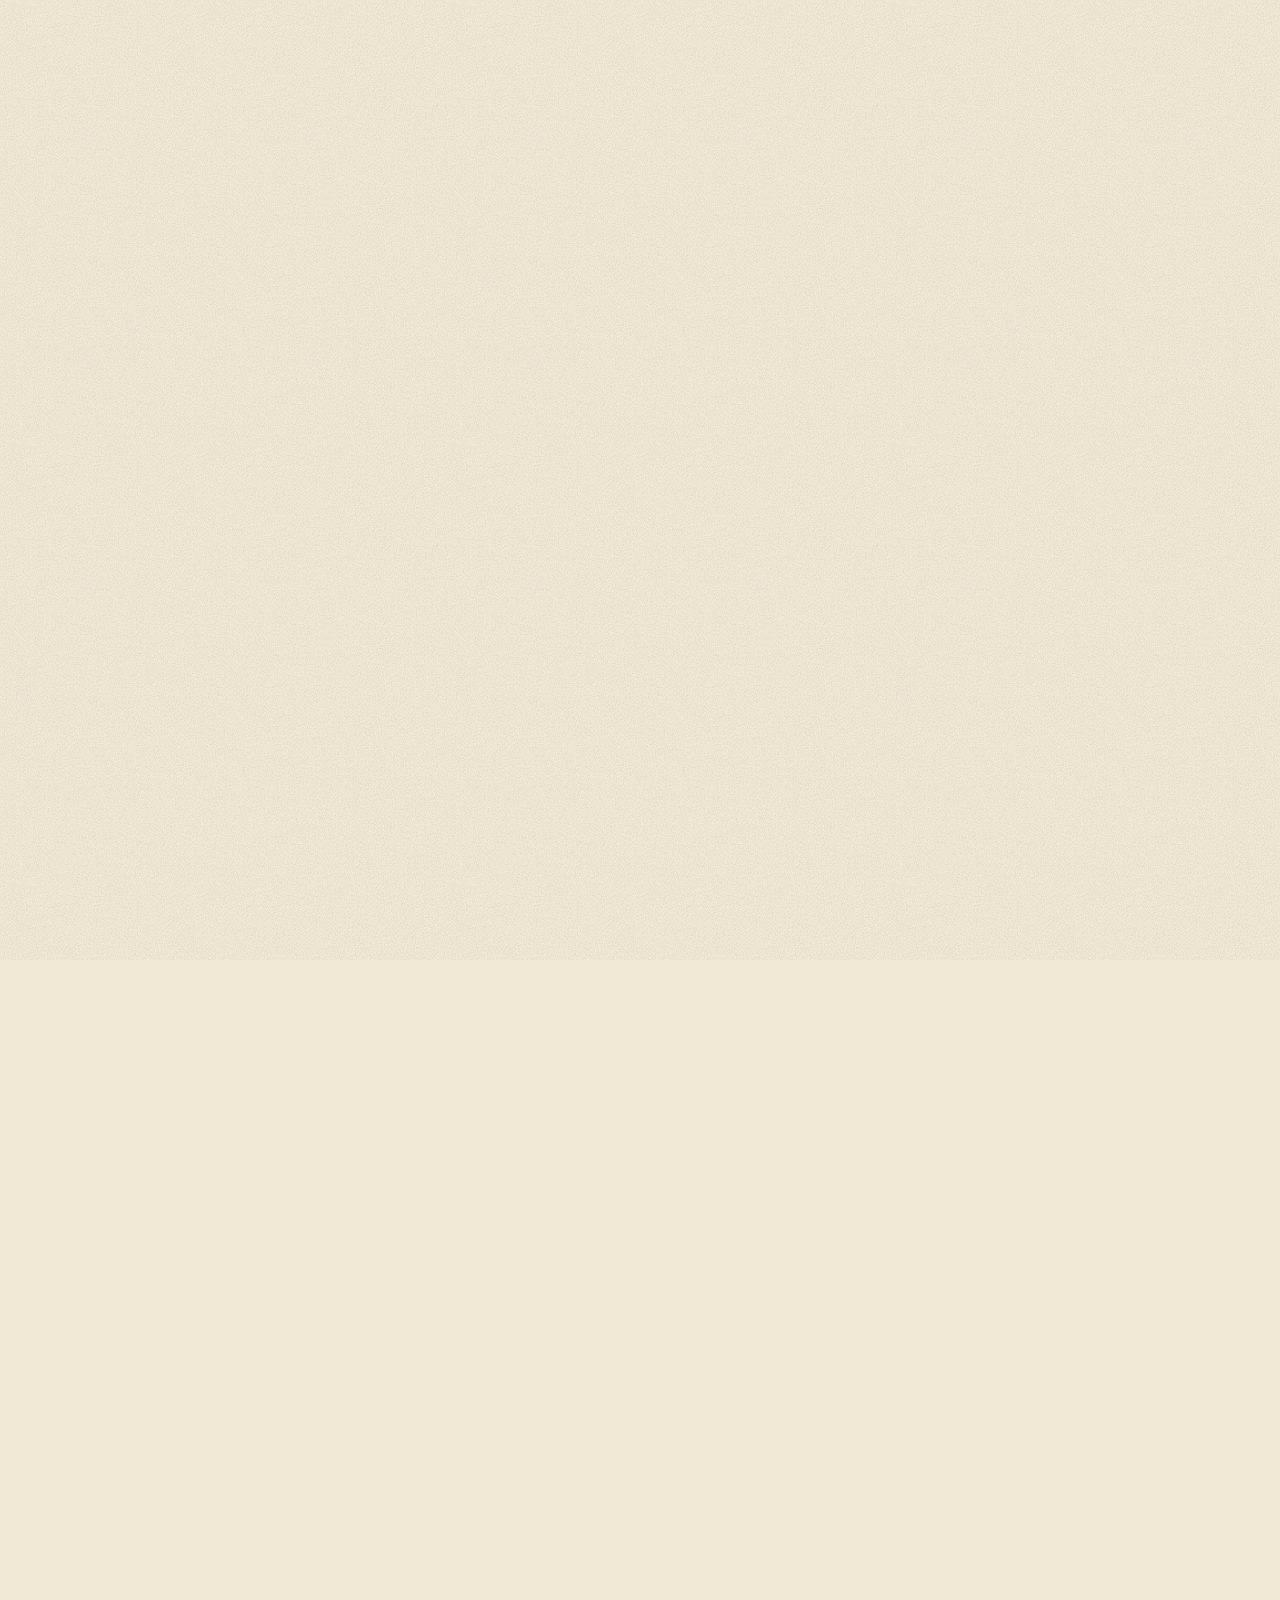
==== commit fbe031b1: "Refine landing typography" ====
--- a/discover/index.html
+++ b/discover/index.html
@@ -49,7 +49,7 @@
     <link rel="modulepreload" crossorigin href="./assets/react-Dfoqj1Wf.js">
     <link rel="modulepreload" crossorigin href="./assets/three-LyWNJ8dY.js">
     <link rel="modulepreload" crossorigin href="./assets/gsap-lnFyu4_T.js">
-    <link rel="stylesheet" crossorigin href="./assets/style-lfwTCfJO.css">
+    <link rel="stylesheet" crossorigin href="./assets/style-Cp58lO_1.css">
   </head>
   <body>
     <div id="root"></div>
--- a/discover/assets/style-Cp58lO_1.css
+++ b/discover/assets/style-Cp58lO_1.css
@@ -0,0 +1 @@
+@font-face{font-family:Newsreader Variable;font-style:normal;font-display:swap;font-weight:200 800;src:url(./newsreader-vietnamese-opsz-normal-BjhtXyW2.woff2) format("woff2-variations");unicode-range:U+0102-0103,U+0110-0111,U+0128-0129,U+0168-0169,U+01A0-01A1,U+01AF-01B0,U+0300-0301,U+0303-0304,U+0308-0309,U+0323,U+0329,U+1EA0-1EF9,U+20AB}@font-face{font-family:Newsreader Variable;font-style:normal;font-display:swap;font-weight:200 800;src:url(./newsreader-latin-ext-opsz-normal-BQn1nviT.woff2) format("woff2-variations");unicode-range:U+0100-02BA,U+02BD-02C5,U+02C7-02CC,U+02CE-02D7,U+02DD-02FF,U+0304,U+0308,U+0329,U+1D00-1DBF,U+1E00-1E9F,U+1EF2-1EFF,U+2020,U+20A0-20AB,U+20AD-20C0,U+2113,U+2C60-2C7F,U+A720-A7FF}@font-face{font-family:Newsreader Variable;font-style:normal;font-display:swap;font-weight:200 800;src:url(./newsreader-latin-opsz-normal-s-izfB6B.woff2) format("woff2-variations");unicode-range:U+0000-00FF,U+0131,U+0152-0153,U+02BB-02BC,U+02C6,U+02DA,U+02DC,U+0304,U+0308,U+0329,U+2000-206F,U+20AC,U+2122,U+2191,U+2193,U+2212,U+2215,U+FEFF,U+FFFD}@font-face{font-family:Newsreader Variable;font-style:italic;font-display:swap;font-weight:200 800;src:url(./newsreader-vietnamese-opsz-italic-DTr-ymY4.woff2) format("woff2-variations");unicode-range:U+0102-0103,U+0110-0111,U+0128-0129,U+0168-0169,U+01A0-01A1,U+01AF-01B0,U+0300-0301,U+0303-0304,U+0308-0309,U+0323,U+0329,U+1EA0-1EF9,U+20AB}@font-face{font-family:Newsreader Variable;font-style:italic;font-display:swap;font-weight:200 800;src:url(./newsreader-latin-ext-opsz-italic-CSPGnFdO.woff2) format("woff2-variations");unicode-range:U+0100-02BA,U+02BD-02C5,U+02C7-02CC,U+02CE-02D7,U+02DD-02FF,U+0304,U+0308,U+0329,U+1D00-1DBF,U+1E00-1E9F,U+1EF2-1EFF,U+2020,U+20A0-20AB,U+20AD-20C0,U+2113,U+2C60-2C7F,U+A720-A7FF}@font-face{font-family:Newsreader Variable;font-style:italic;font-display:swap;font-weight:200 800;src:url(./newsreader-latin-opsz-italic-kJKFiXvB.woff2) format("woff2-variations");unicode-range:U+0000-00FF,U+0131,U+0152-0153,U+02BB-02BC,U+02C6,U+02DA,U+02DC,U+0304,U+0308,U+0329,U+2000-206F,U+20AC,U+2122,U+2191,U+2193,U+2212,U+2215,U+FEFF,U+FFFD}@font-face{font-family:Archivo Variable;font-style:normal;font-display:swap;font-weight:100 900;font-stretch:62% 125%;src:url(./archivo-vietnamese-wdth-normal-rJmnGBSt.woff2) format("woff2-variations");unicode-range:U+0102-0103,U+0110-0111,U+0128-0129,U+0168-0169,U+01A0-01A1,U+01AF-01B0,U+0300-0301,U+0303-0304,U+0308-0309,U+0323,U+0329,U+1EA0-1EF9,U+20AB}@font-face{font-family:Archivo Variable;font-style:normal;font-display:swap;font-weight:100 900;font-stretch:62% 125%;src:url(./archivo-latin-ext-wdth-normal-7khWdh9v.woff2) format("woff2-variations");unicode-range:U+0100-02BA,U+02BD-02C5,U+02C7-02CC,U+02CE-02D7,U+02DD-02FF,U+0304,U+0308,U+0329,U+1D00-1DBF,U+1E00-1E9F,U+1EF2-1EFF,U+2020,U+20A0-20AB,U+20AD-20C0,U+2113,U+2C60-2C7F,U+A720-A7FF}@font-face{font-family:Archivo Variable;font-style:normal;font-display:swap;font-weight:100 900;font-stretch:62% 125%;src:url(./archivo-latin-wdth-normal-DY7AcnAa.woff2) format("woff2-variations");unicode-range:U+0000-00FF,U+0131,U+0152-0153,U+02BB-02BC,U+02C6,U+02DA,U+02DC,U+0304,U+0308,U+0329,U+2000-206F,U+20AC,U+2122,U+2191,U+2193,U+2212,U+2215,U+FEFF,U+FFFD}/*! tailwindcss v4.1.10 | MIT License | https://tailwindcss.com */@layer properties{@supports (((-webkit-hyphens:none)) and (not (margin-trim:inline))) or ((-moz-orient:inline) and (not (color:rgb(from red r g b)))){*,:before,:after,::backdrop{--tw-rotate-x:initial;--tw-rotate-y:initial;--tw-rotate-z:initial;--tw-skew-x:initial;--tw-skew-y:initial;--tw-shadow:0 0 #0000;--tw-shadow-color:initial;--tw-shadow-alpha:100%;--tw-inset-shadow:0 0 #0000;--tw-inset-shadow-color:initial;--tw-inset-shadow-alpha:100%;--tw-ring-color:initial;--tw-ring-shadow:0 0 #0000;--tw-inset-ring-color:initial;--tw-inset-ring-shadow:0 0 #0000;--tw-ring-inset:initial;--tw-ring-offset-width:0px;--tw-ring-offset-color:#fff;--tw-ring-offset-shadow:0 0 #0000}}}@layer theme{:root,:host{--font-sans:ui-sans-serif,system-ui,sans-serif,"Apple Color Emoji","Segoe UI Emoji","Segoe UI Symbol","Noto Color Emoji";--font-serif:"Newsreader Variable","Iowan Old Style",Georgia,serif;--font-mono:ui-monospace,SFMono-Regular,Menlo,Monaco,Consolas,"Liberation Mono","Courier New",monospace;--default-transition-duration:.15s;--default-transition-timing-function:cubic-bezier(.4,0,.2,1);--default-font-family:var(--font-sans);--default-mono-font-family:var(--font-mono);--color-paper:#f1e8d6;--color-ivory:#fbf6ea;--color-pistachio:#bfcd95;--color-olive:#5c6130;--color-fern:#1b3a2d;--color-fern-deep:#13261d;--color-pink:#e8c3bb;--color-ink:#17140f;--color-vermilion:#e2462a;--color-puce:#c9507c;--color-ultramarine:#2a40a2;--font-grotesk:"Archivo Variable","Helvetica Neue",Arial,sans-serif}}@layer base{*,:after,:before,::backdrop{box-sizing:border-box;border:0 solid;margin:0;padding:0}::file-selector-button{box-sizing:border-box;border:0 solid;margin:0;padding:0}html,:host{-webkit-text-size-adjust:100%;tab-size:4;line-height:1.5;font-family:var(--default-font-family,ui-sans-serif,system-ui,sans-serif,"Apple Color Emoji","Segoe UI Emoji","Segoe UI Symbol","Noto Color Emoji");font-feature-settings:var(--default-font-feature-settings,normal);font-variation-settings:var(--default-font-variation-settings,normal);-webkit-tap-highlight-color:transparent}hr{height:0;color:inherit;border-top-width:1px}abbr:where([title]){-webkit-text-decoration:underline dotted;text-decoration:underline dotted}h1,h2,h3,h4,h5,h6{font-size:inherit;font-weight:inherit}a{color:inherit;-webkit-text-decoration:inherit;text-decoration:inherit}b,strong{font-weight:bolder}code,kbd,samp,pre{font-family:var(--default-mono-font-family,ui-monospace,SFMono-Regular,Menlo,Monaco,Consolas,"Liberation Mono","Courier New",monospace);font-feature-settings:var(--default-mono-font-feature-settings,normal);font-variation-settings:var(--default-mono-font-variation-settings,normal);font-size:1em}small{font-size:80%}sub,sup{vertical-align:baseline;font-size:75%;line-height:0;position:relative}sub{bottom:-.25em}sup{top:-.5em}table{text-indent:0;border-color:inherit;border-collapse:collapse}:-moz-focusring{outline:auto}progress{vertical-align:baseline}summary{display:list-item}ol,ul,menu{list-style:none}img,svg,video,canvas,audio,iframe,embed,object{vertical-align:middle;display:block}img,video{max-width:100%;height:auto}button,input,select,optgroup,textarea{font:inherit;font-feature-settings:inherit;font-variation-settings:inherit;letter-spacing:inherit;color:inherit;opacity:1;background-color:#0000;border-radius:0}::file-selector-button{font:inherit;font-feature-settings:inherit;font-variation-settings:inherit;letter-spacing:inherit;color:inherit;opacity:1;background-color:#0000;border-radius:0}:where(select:is([multiple],[size])) optgroup{font-weight:bolder}:where(select:is([multiple],[size])) optgroup option{padding-inline-start:20px}::file-selector-button{margin-inline-end:4px}::placeholder{opacity:1}@supports (not ((-webkit-appearance:-apple-pay-button))) or (contain-intrinsic-size:1px){::placeholder{color:currentColor}@supports (color:color-mix(in lab,red,red)){::placeholder{color:color-mix(in oklab,currentcolor 50%,transparent)}}}textarea{resize:vertical}::-webkit-search-decoration{-webkit-appearance:none}::-webkit-date-and-time-value{min-height:1lh;text-align:inherit}::-webkit-datetime-edit{display:inline-flex}::-webkit-datetime-edit-fields-wrapper{padding:0}::-webkit-datetime-edit{padding-block:0}::-webkit-datetime-edit-year-field{padding-block:0}::-webkit-datetime-edit-month-field{padding-block:0}::-webkit-datetime-edit-day-field{padding-block:0}::-webkit-datetime-edit-hour-field{padding-block:0}::-webkit-datetime-edit-minute-field{padding-block:0}::-webkit-datetime-edit-second-field{padding-block:0}::-webkit-datetime-edit-millisecond-field{padding-block:0}::-webkit-datetime-edit-meridiem-field{padding-block:0}:-moz-ui-invalid{box-shadow:none}button,input:where([type=button],[type=reset],[type=submit]){-webkit-appearance:button;appearance:button}::file-selector-button{-webkit-appearance:button;appearance:button}::-webkit-inner-spin-button{height:auto}::-webkit-outer-spin-button{height:auto}[hidden]:where(:not([hidden=until-found])){display:none!important}}@layer components;@layer utilities{.invisible{visibility:hidden}.visible{visibility:visible}.sr-only{clip:rect(0,0,0,0);white-space:nowrap;border-width:0;width:1px;height:1px;margin:-1px;padding:0;position:absolute;overflow:hidden}.absolute{position:absolute}.relative{position:relative}.static{position:static}.block{display:block}.contents{display:contents}.grid{display:grid}.hidden{display:none}.table{display:table}.transform{transform:var(--tw-rotate-x,)var(--tw-rotate-y,)var(--tw-rotate-z,)var(--tw-skew-x,)var(--tw-skew-y,)}.resize{resize:both}.italic{font-style:italic}.underline{text-decoration-line:underline}.shadow{--tw-shadow:0 1px 3px 0 var(--tw-shadow-color,#0000001a),0 1px 2px -1px var(--tw-shadow-color,#0000001a);box-shadow:var(--tw-inset-shadow),var(--tw-inset-ring-shadow),var(--tw-ring-offset-shadow),var(--tw-ring-shadow),var(--tw-shadow)}.ring{--tw-ring-shadow:var(--tw-ring-inset,)0 0 0 calc(1px + var(--tw-ring-offset-width))var(--tw-ring-color,currentcolor);box-shadow:var(--tw-inset-shadow),var(--tw-inset-ring-shadow),var(--tw-ring-offset-shadow),var(--tw-ring-shadow),var(--tw-shadow)}.transition{transition-property:color,background-color,border-color,outline-color,text-decoration-color,fill,stroke,--tw-gradient-from,--tw-gradient-via,--tw-gradient-to,opacity,box-shadow,transform,translate,scale,rotate,filter,-webkit-backdrop-filter,backdrop-filter,display,visibility,content-visibility,overlay,pointer-events;transition-timing-function:var(--tw-ease,var(--default-transition-timing-function));transition-duration:var(--tw-duration,var(--default-transition-duration))}}:root{--gutter:clamp(16px,4.2vw,64px);--pad-l:max(var(--gutter),env(safe-area-inset-left));--pad-r:max(var(--gutter),env(safe-area-inset-right));--ease-paper:cubic-bezier(.2,.7,.1,1);--grain:url("data:image/svg+xml,%3Csvg xmlns='http://www.w3.org/2000/svg' width='220' height='220'%3E%3Cfilter id='n'%3E%3CfeTurbulence type='fractalNoise' baseFrequency='.9' numOctaves='3' stitchTiles='stitch'/%3E%3CfeColorMatrix values='0 0 0 0 .09 0 0 0 0 .07 0 0 0 0 .04 0 0 0 .7 -.26'/%3E%3C/filter%3E%3Crect width='100%25' height='100%25' filter='url(%23n)'/%3E%3C/svg%3E");--fibre:url("data:image/svg+xml,%3Csvg xmlns='http://www.w3.org/2000/svg' width='400' height='400'%3E%3Cfilter id='f'%3E%3CfeTurbulence type='fractalNoise' baseFrequency='.012 .09' numOctaves='2' seed='4'/%3E%3CfeColorMatrix values='0 0 0 0 .3 0 0 0 0 .24 0 0 0 0 .12 0 0 0 .5 -.22'/%3E%3C/filter%3E%3Crect width='100%25' height='100%25' filter='url(%23f)'/%3E%3C/svg%3E");color-scheme:light}html{-webkit-text-size-adjust:100%;-moz-text-size-adjust:100%;text-size-adjust:100%;overflow-x:hidden}@supports (overflow:clip){html,body{overflow-x:clip}}h1,h2,.ln,.tl{font-variation-settings:"opsz" 44}body{background:var(--color-paper);color:var(--color-ink);font-family:var(--font-serif);font-optical-sizing:auto;-webkit-font-smoothing:antialiased;-moz-osx-font-smoothing:grayscale;text-rendering:optimizeLegibility;font-kerning:normal;margin:0;font-size:18px;line-height:1.5}::selection{background:var(--color-vermilion);color:var(--color-ivory)}img{max-width:100%}a{color:inherit}:focus-visible{outline:3px solid var(--color-vermilion);outline-offset:3px;border-radius:2px}.sr-only{clip:rect(0,0,0,0);white-space:nowrap;border:0;width:1px;height:1px;margin:-1px;padding:0;overflow:hidden;position:absolute!important}cite,em{font-style:italic}.hero,.manifesto,.dispatches,.travel,.quiet,.finale{background-image:var(--grain),var(--fibre);background-size:220px 220px,400px 400px}@media(min-width:900px)and (hover:hover)and (prefers-reduced-motion:no-preference){body:after{content:"";z-index:60;pointer-events:none;background-image:var(--grain);opacity:.28;background-size:220px 220px;animation:1.2s steps(6,end) infinite grain;position:fixed;inset:-60px}}@keyframes grain{0%{transform:translate(0)}20%{transform:translate(-31px,17px)}40%{transform:translate(22px,-29px)}60%{transform:translate(-13px,37px)}80%{transform:translate(35px,9px)}to{transform:translate(0)}}.phone-stage{width:100%;height:100%;position:relative}.phone-canvas{display:block;position:absolute;inset:0;width:100%!important;height:100%!important}@media(prefers-reduced-motion:no-preference){.hero .phone-canvas{opacity:0}}.phone-fallback{place-items:center;display:grid;position:absolute;inset:0}.phone-fallback img{border:6px solid #2b2a27;border-radius:9%/4.2%;width:auto;height:82%;transform:rotate(-6deg);box-shadow:0 0 0 2px #b9b3a8,0 40px 60px -30px #28190a8c}.app-badge{transition:transform .4s var(--ease-paper);border-radius:10px;line-height:0;display:inline-block}.app-badge img{width:auto;height:54px;display:block}.app-badge:hover{transform:translateY(-2px)rotate(-1deg)}.text-link{font-family:var(--font-grotesk);letter-spacing:.01em;text-underline-offset:.3em;padding-block:.75rem;font-size:.95rem;font-weight:600;text-decoration:underline;text-decoration-thickness:1.5px;display:inline-block}.text-link:hover{color:var(--color-vermilion)}.cta-row{flex-wrap:wrap;align-items:center;gap:.6rem 1.6rem;display:flex}.fine{font-family:var(--font-grotesk);letter-spacing:.04em;color:#17140fb3;font-size:.78rem}@supports (color:color-mix(in lab,red,red)){.fine{color:color-mix(in srgb,var(--color-ink)70%,transparent)}}.plate{margin:0}.plate-paper{background:#e7dcc4;overflow:hidden;box-shadow:0 1px #0000002e,0 22px 44px -22px #0000009e}.plate-paper img{object-fit:cover;width:100%;height:100%;display:block}.plate figcaption{font-family:var(--font-grotesk);letter-spacing:.03em;opacity:.78;margin-top:.55rem;font-size:.66rem;line-height:1.35}.plate figcaption cite{font-family:var(--font-serif);letter-spacing:0;margin-right:.15em;font-size:.82rem}.skip-link{left:var(--pad-l);background:var(--color-ink);color:var(--color-ivory);font-family:var(--font-grotesk);z-index:100;padding:.6rem 1rem;position:absolute;top:-100px}.skip-link:focus{top:8px}.masthead{z-index:70;height:calc(58px + env(safe-area-inset-top));padding:env(safe-area-inset-top)var(--pad-r)0 var(--pad-l);transition:transform .6s var(--ease-paper),background-color .4s,box-shadow .4s;align-items:center;gap:1.5rem;display:flex;position:fixed;inset:0 0 auto}.masthead[data-scrolled=true]{background:#f1e8d6ed}@supports (color:color-mix(in lab,red,red)){.masthead[data-scrolled=true]{background:color-mix(in srgb,var(--color-paper)93%,transparent)}}.masthead[data-scrolled=true]{box-shadow:0 1px #17140f38}@supports (color:color-mix(in lab,red,red)){.masthead[data-scrolled=true]{box-shadow:0 1px color-mix(in srgb,var(--color-ink)22%,transparent)}}.masthead[data-hidden=true]{transform:translateY(-105%)}.mast-brand{font-family:var(--font-serif);letter-spacing:-.01em;align-items:center;gap:.55rem;min-height:44px;font-size:1.32rem;font-weight:600;text-decoration:none;display:flex}.mast-brand img{border-radius:7px;width:30px;height:30px;box-shadow:0 1px 2px #00000040}.mast-nav{font-family:var(--font-grotesk);align-items:center;gap:1.4rem;margin-left:auto;font-size:.86rem;font-weight:600;display:flex}.mast-link{padding-block:.8rem;text-decoration:none;display:none}.mast-link:hover{text-underline-offset:.3em;text-decoration:underline}.mast-cta{background:var(--color-ink);color:var(--color-ivory);box-shadow:inset 0 -3px 0 var(--color-vermilion);border-radius:3px;align-items:center;gap:.35em;min-height:44px;padding:.62rem .95rem .6rem;text-decoration:none;display:inline-flex}.mast-cta:hover{background:var(--color-fern)}@media(min-width:700px){.mast-link{display:inline-block}}.hero{isolation:isolate;min-height:100svh;padding:calc(58px + env(safe-area-inset-top) + 7vh) var(--pad-r)10vh var(--pad-l);position:relative;overflow:clip}.hero-title{z-index:3;pointer-events:none;flex-direction:column;align-items:flex-start;margin:0;font-weight:400;display:flex;position:relative}.ln{margin-bottom:-.06em;padding-bottom:.04em;display:block;overflow:hidden}.ln-inner{margin-bottom:-.1em;padding:0 .08em .1em 0;display:block}.ln-1{font-variation-settings:"opsz" 36;letter-spacing:-.02em;font-size:clamp(3.3rem,15.4vw,9.8rem);font-style:italic;font-weight:370;line-height:.92}.ln-2{font-family:var(--font-grotesk);text-transform:uppercase;letter-spacing:-.012em;font-size:clamp(3.5rem,17.2vw,11.4rem);font-weight:830;font-stretch:62%;line-height:.84}.ln-3{letter-spacing:-.025em;font-size:clamp(3.3rem,15.4vw,9.8rem);font-weight:380;line-height:.95}.ln-3 em{color:var(--color-vermilion);font-weight:340}.ln-4{letter-spacing:-.01em;margin-left:22vw;padding:.15em 0 .1em;font-size:clamp(1.6rem,7.4vw,3rem);font-style:italic;font-weight:340;line-height:1}.ln-4 .ln-inner{align-items:center;gap:.9em;display:flex}.ln-4 .ln-inner:before{content:"";background:var(--color-ink);flex:none;width:16vw;height:.12em;margin-left:-16vw}.ln-5{letter-spacing:-.035em;margin-left:-.03em;font-size:clamp(4rem,19.6vw,13.6rem);font-style:italic;font-weight:480;line-height:.88}.hero-collage{z-index:0;pointer-events:none;position:absolute;inset:0}.hero-block{transform-origin:0;position:absolute}.hero-block--a{background:var(--color-vermilion);width:54vw;height:70vw;top:56vh;right:-8vw}.hero-block--b{filter:saturate(.85);width:36vw;height:36vw;box-shadow:0 0 0 10px var(--color-paper);background-position:50%;background-size:cover;top:70vh;left:-4vw}.hero-disc{background-image:radial-gradient(circle,var(--color-ink)0 32%,transparent 35%);opacity:.85;background-size:6px 6px;border-radius:50%;width:30vw;height:30vw;position:absolute;top:47vh;left:52vw}.hero-stage{z-index:2;margin:-5vh calc(-1*var(--pad-r))0 calc(-1*var(--pad-l));height:min(124vw,76svh);position:relative}.hero-intro{z-index:3;max-width:31rem;margin-top:2.2rem;position:relative}.hero-lede{text-wrap:pretty;margin:0 0 1.4rem;font-size:clamp(1.12rem,1.32vw,1.32rem);line-height:1.48}.hero-intro .fine{margin:.6rem 0 0}@media(min-width:900px){.hero{min-height:max(100vh,760px);padding-top:calc(58px + 12vh);padding-bottom:9vh}.ln-1,.ln-3{font-size:clamp(4rem,8.4vw,10.4rem)}.ln-2{font-size:clamp(4.4rem,9.6vw,12rem)}.ln-4{margin-left:13vw;font-size:clamp(2rem,3.3vw,4rem)}.ln-4 .ln-inner:before{width:10vw;margin-left:-10vw}.ln-5{margin-left:4vw;font-size:clamp(5rem,12.2vw,15.4rem)}.hero-stage{height:max(100vh,720px);margin:0;position:absolute;top:0;left:30vw;right:0}.hero-intro{max-width:min(31rem,34vw);margin:2.6rem 0 0 calc(4vw + 1.4rem)}.hero-block--a{width:23vw;height:62vh;top:15vh;right:9vw}.hero-block--b{width:15vw;height:15vw;top:62vh;left:auto;right:-2vw}.hero-disc{width:17vw;height:17vw;top:9vh;left:43vw}}.manifesto{isolation:isolate;background-color:var(--color-pink);grid-template-columns:1fr;display:grid;position:relative;overflow:clip}.mf-col{padding:16vh var(--pad-r)10vh var(--pad-l);position:relative}.mf-col--for{background-color:var(--color-ivory);background-image:var(--grain);background-size:220px}.mf-word{font-family:var(--font-grotesk);text-transform:uppercase;letter-spacing:-.02em;white-space:nowrap;margin:0 0 4vh -.04em;font-size:clamp(5rem,29vw,22rem);font-weight:900;font-stretch:62%;line-height:.78}.mf-word--for{font-size:clamp(7rem,52vw,30rem)}.mf-word--against{color:var(--color-ink);text-shadow:.035em .025em #c9507cb3}@supports (color:color-mix(in lab,red,red)){.mf-word--against{text-shadow:.035em .025em 0 color-mix(in srgb,var(--color-puce)70%,transparent)}}.mf-word--for{color:var(--color-vermilion)}.mf-list{max-width:34rem;margin:0;padding:0;list-style:none}.mf-i{border-top:3px solid var(--color-ink);font-family:var(--font-grotesk);text-transform:uppercase;padding:.45em 0 .5em;line-height:1}.mf-col--for .mf-i{border-top-color:var(--color-vermilion);border-top-width:2px}.mf-i--s{letter-spacing:.08em;padding-left:22%;font-size:.9rem;font-weight:620;font-stretch:85%}.mf-i--m{font-size:clamp(1.4rem,2.3vw,1.9rem);font-weight:800;font-stretch:70%}.mf-i--l{font-size:clamp(2rem,3.6vw,3rem);font-weight:860;font-stretch:62%}.mf-i--xl{font-size:clamp(3.4rem,7.2vw,6.4rem);font-weight:900;font-stretch:62%;line-height:.86}.mf-col--for .mf-i--l,.mf-col--for .mf-i--xl{font-family:var(--font-serif);text-transform:none;letter-spacing:-.02em;font-style:italic;font-weight:420}.mf-bar{display:none}@media(min-width:900px){.manifesto{grid-template-columns:1fr 1fr}.mf-col{padding:18vh 4vw 12vh var(--pad-l)}.mf-col--for{padding:18vh var(--pad-r)12vh 5vw}.mf-word{font-size:clamp(7rem,14.5vw,19rem)}.mf-word--for{font-size:clamp(10rem,27vw,34rem)}.mf-bar{background:var(--color-ink);z-index:1;width:14px;display:block;position:absolute;top:0;bottom:0;left:calc(50% - 7px)}}.dispatches{background-color:var(--color-ivory);position:relative;overflow-x:clip}.dispatches:before{content:"";pointer-events:none;background-image:repeating-linear-gradient(90deg,#17140f17 0 1px,#0000 1px 8.33333%);position:absolute;inset:0}@supports (color:color-mix(in lab,red,red)){.dispatches:before{background-image:repeating-linear-gradient(to right,color-mix(in srgb,var(--color-ink)9%,transparent)0 1px,transparent 1px calc(100%/12))}}.dsp-sticky{padding:16vh 0 8vh;position:relative}.dsp-text{z-index:4;padding:0 var(--pad-r)0 var(--pad-l);position:relative}.dsp-title{letter-spacing:-.025em;text-wrap:balance;margin:0 0 1.4rem;font-size:clamp(2.6rem,11vw,5.8rem);font-weight:330;line-height:.98}.dsp-title em{color:var(--color-fern);font-weight:460}.dsp-body{text-wrap:pretty;max-width:30rem;margin:0;font-size:1.08rem}.dsp-comp{height:min(150vw,110svh);margin-top:4vh;position:relative}.dsp-layer{pointer-events:none;margin:0;padding:0;list-style:none;position:absolute;inset:0}.dsp-layer--back{z-index:1}.dsp-layer--front{z-index:3}.dsp-stage{z-index:2;inset:4%;width:auto!important;height:auto!important;position:absolute!important}.frag{translate:-50% -50%;rotate:var(--r);background:#fdf9ef;flex-direction:column;gap:.25em;padding:.55em .8em .6em;display:flex;position:absolute;box-shadow:0 0 0 1px #17140f1a,0 14px 26px -16px #2b1d0e80}@supports (color:color-mix(in lab,red,red)){.frag{box-shadow:0 0 0 1px color-mix(in srgb,var(--color-ink)10%,transparent),0 14px 26px -16px #2b1d0e80}}.frag{white-space:nowrap;max-width:46vw}.frag-name{letter-spacing:-.01em;font-size:clamp(1rem,4.2vw,1.75rem);line-height:1}.frag-note{font-family:var(--font-grotesk);letter-spacing:.15em;text-transform:uppercase;color:var(--color-olive);font-size:.56rem}.frag--italic{background:#f5e2dd}.frag--italic .frag-name{font-style:italic}.frag--condensed{background:var(--color-pistachio)}.frag--condensed .frag-name{font-family:var(--font-grotesk);text-transform:uppercase;font-size:clamp(1.15rem,5vw,2.1rem);font-weight:880;font-stretch:62%}.frag--reverse{background:var(--color-fern);color:var(--color-ivory)}.frag--reverse .frag-note{color:var(--color-pistachio)}.frag--rule{box-shadow:inset 0 5px 0 var(--color-vermilion),0 14px 26px -16px #2b1d0e80;padding-top:.9em}.frag--rule .frag-name{font-family:var(--font-grotesk);letter-spacing:-.02em;font-weight:720;font-stretch:100%}.frag--wide{background:#e3e2d0}.frag--wide .frag-name{font-family:var(--font-grotesk);text-transform:uppercase;letter-spacing:.06em;font-size:clamp(.85rem,3.4vw,1.3rem);font-weight:300;font-stretch:125%}@media(min-width:900px){.dispatches{height:240vh}.dsp-sticky{height:100vh;min-height:680px;padding:0;position:sticky;top:0;overflow:hidden}.dsp-text{width:41vw;padding-right:0;position:absolute;top:50%;left:0;translate:0 -50%}.dsp-title{font-size:clamp(3rem,4.9vw,6.2rem)}.dsp-comp{height:auto;margin:0;position:absolute;inset:0}.dsp-stage{inset:3vh 14vw 3vh 46vw}.frag{max-width:none}.frag-note{font-size:.6rem}}.sequence{height:340vh;position:relative}.seq-sticky{isolation:isolate;height:100svh;position:sticky;top:0;overflow:hidden}.seq-ground{z-index:-2;transition:background-color 1.1s var(--ease-paper);position:absolute;inset:0}.seq-cloth{z-index:-1;background-image:var(--linen);mix-blend-mode:multiply;opacity:.55;background-size:420px;position:absolute;inset:0}.seq-words-mask{left:0;right:0;top:calc(58px + env(safe-area-inset-top) + 1.2rem);height:18vw;padding-left:var(--pad-l);position:absolute;overflow:hidden}.seq-words{flex-direction:column;transition:transform 1.1s cubic-bezier(.7,0,.15,1);display:flex}.seq-words span{height:18vw;font-family:var(--font-grotesk);text-transform:uppercase;color:#1b3a2de0;font-size:18vw;font-weight:900;font-stretch:62%;line-height:1;display:block}@supports (color:color-mix(in lab,red,red)){.seq-words span{color:color-mix(in srgb,var(--color-fern)88%,transparent)}}.seq-stage{top:15vh;left:0;right:0;width:auto!important;height:54svh!important;position:absolute!important}.seq-copy{left:var(--pad-l);right:var(--pad-r);bottom:max(1.4rem,env(safe-area-inset-bottom));position:absolute}.seq-captions{margin:0;padding:0;list-style:none;display:grid}.seq-cap{opacity:0;transition:opacity .55s var(--ease-paper),transform .7s var(--ease-paper);grid-area:1/1;transform:translateY(14px)}.seq-cap[data-active=true]{opacity:1;transition-delay:.12s;transform:none}.seq-cap h3{letter-spacing:-.015em;text-wrap:balance;margin:.1rem 0 .4rem;font-size:clamp(1.45rem,5.6vw,2.6rem);font-weight:450;line-height:1.06}.seq-cap p{text-wrap:pretty;max-width:30rem;margin:0;font-size:1rem;line-height:1.45}@media(min-width:900px){.sequence{height:440vh}.seq-words-mask{width:26vh;height:auto;top:0;bottom:0;right:auto;left:var(--pad-l);padding-left:0}.seq-words span{writing-mode:vertical-rl;text-align:center;width:26vh;height:100vh;font-size:26vh;transform:rotate(180deg)}.seq-stage{top:4vh;left:14vw;right:34vw;height:92vh!important}.seq-copy{left:auto;right:var(--pad-r);width:min(28rem,30vw);top:50%;bottom:auto;translate:0 -50%}.seq-cap h3{font-size:clamp(2rem,2.8vw,3rem)}.seq-cap p{font-size:1.1rem}}.archive{background:var(--color-fern-deep);background-image:radial-gradient(ellipse at 50% 30%,#23402f 0%,transparent 70%),var(--grain);color:var(--color-ivory);background-size:auto,220px;padding:16vh 0 12vh;position:relative;overflow-x:clip}.arc-head{padding:0 var(--pad-r)0 var(--pad-l);gap:2rem;display:grid}.arc-title{letter-spacing:-.025em;text-wrap:balance;max-width:15ch;margin:0;font-size:clamp(2.5rem,10.4vw,6.8rem);font-weight:300;line-height:.98}.arc-title em{color:var(--color-pistachio);font-weight:420}.arc-intro{max-width:34rem;font-size:1.06rem}.arc-intro p{text-wrap:pretty;margin:0 0 1rem}.arc-wall{margin-top:6vh;position:relative}.arc-stage-wrap{height:min(130vw,82svh)}.arc-grid{padding:6vh var(--pad-r)0 var(--pad-l);grid-template-columns:1fr 1fr;gap:8vw 5vw;display:grid}.arc-grid .plate:nth-child(2n){margin-top:14vw}.arc-stories{padding:12vh var(--pad-r)0 var(--pad-l);max-width:76rem;margin:0 auto}.arc-stories-title{margin:0 0 1.4rem;font-size:1.5rem;font-style:italic;font-weight:400}.arc-stories ul{margin:0;padding:0;list-style:none}.arc-story{border-top:1px solid #fbf6ea42;grid-template-columns:1fr;gap:.2rem 1.5rem;padding:.95rem 0;display:grid}@supports (color:color-mix(in lab,red,red)){.arc-story{border-top:1px solid color-mix(in srgb,var(--color-ivory)26%,transparent)}}.arc-story-title{font-size:clamp(1.35rem,2.4vw,2rem);font-style:italic;line-height:1.1}.arc-story-author{font-family:var(--font-grotesk);letter-spacing:.12em;text-transform:uppercase;align-self:center;font-size:.78rem}.arc-story-host{opacity:.68;align-self:center;font-size:.92rem}@media(min-width:900px){.archive{padding-top:20vh}.arc-head{grid-template-columns:7fr 4fr;align-items:end}.arc-title{font-size:clamp(3.6rem,6vw,7.6rem)}.arc-wall{height:165vh;margin-top:10vh}.arc-stage-wrap{z-index:2;width:34vw;height:auto;position:absolute;top:0;bottom:0;left:50%;translate:-50%}.arc-stage{top:9vh;height:82vh!important;position:sticky!important}.arc-hang{rotate:var(--r);z-index:1;position:absolute}.arc-story{grid-template-columns:1.4fr .8fr 1fr}}.travel{isolation:isolate;background-color:var(--color-paper);padding:16vh var(--pad-r)14vh var(--pad-l);position:relative;overflow:clip}.tv-block{z-index:-1;position:absolute}.tv-block--blue{background:var(--color-ultramarine);width:22vw;height:22vw;top:10vh;right:6vw}.tv-block--ink{background:var(--color-ink);width:64vw;height:10px;top:47%;left:0}.tv-block--green{background:var(--color-pistachio);width:30vw;height:46vw;bottom:22vh;left:4vw}.tv-title{flex-direction:column;margin:0;font-weight:400;display:flex}.tm{display:block;overflow:hidden}.tl{margin-bottom:-.1em;padding:0 .08em .14em 0;display:block}.tl-1{font-family:var(--font-grotesk);text-transform:uppercase;letter-spacing:-.01em;font-size:clamp(3.6rem,19vw,13rem);font-weight:900;font-stretch:62%;line-height:.84}.tl-2{margin-left:18vw;font-size:clamp(1.6rem,7vw,3.8rem);font-style:italic;font-weight:330;line-height:1.1}.tl-3{letter-spacing:-.04em;color:var(--color-vermilion);font-size:clamp(4.4rem,26vw,17rem);font-style:italic;font-weight:500;line-height:.86}.tv-map{height:62vw;margin:6vh 0 2vh;position:relative}.tv-svg{width:100%;height:100%;position:absolute;inset:0;overflow:visible}.tv-route,.tv-route-ghost{fill:none;vector-effect:non-scaling-stroke}.tv-route{stroke:var(--color-vermilion);stroke-width:3.5px}.tv-route-ghost{stroke:#17140f59}@supports (color:color-mix(in lab,red,red)){.tv-route-ghost{stroke:color-mix(in srgb,var(--color-ink)35%,transparent)}}.tv-route-ghost{stroke-width:1px;stroke-dasharray:2 7}.tv-end{font-family:var(--font-grotesk);letter-spacing:.12em;text-transform:uppercase;flex-direction:column;margin:0;font-size:.6rem;line-height:1.5;display:flex;position:absolute}.tv-end b{font-family:var(--font-serif);text-transform:none;letter-spacing:-.01em;margin-bottom:.3rem;font-size:clamp(1.5rem,3vw,2.6rem);font-style:italic;font-weight:500;line-height:1}.tv-end--from{bottom:-2%;left:0}.tv-end--to{text-align:right;top:46%;right:0}.tv-way{font-family:var(--font-grotesk);letter-spacing:.14em;text-transform:uppercase;white-space:nowrap;opacity:.6;margin:0;font-size:.56rem;display:none;position:absolute}.tv-way span{opacity:.7;display:block}.tv-arch{height:min(120vw,76svh);margin:0 calc(-1*var(--pad-r))0 calc(-1*var(--pad-l));position:relative}.tv-words{gap:2.4rem;margin-top:4vh;display:grid}.tv-quote{margin:0;position:relative}.tv-quote p{letter-spacing:-.01em;text-wrap:balance;margin:0;font-size:clamp(1.6rem,3vw,2.5rem);font-style:italic;font-weight:380;line-height:1.16}.tv-quote footer{font-family:var(--font-grotesk);letter-spacing:.05em;margin-top:1rem;font-size:.75rem}.tv-quote a{text-underline-offset:.25em}.tv-body{text-wrap:pretty;max-width:30rem;margin:0;font-size:1.12rem}@media(min-width:900px){.travel{padding-top:20vh}.tl-1{font-size:clamp(6rem,13.5vw,17rem)}.tl-2{margin-top:.1em;margin-left:38vw;font-size:clamp(2rem,3.2vw,4rem)}.tl-3{margin-top:-.12em;margin-left:22vw;font-size:clamp(7rem,17vw,21rem)}.tv-map{height:26vw;margin-top:-4vw}.tv-way{display:block}.tv-arch{height:96vh;margin-top:-2vh}.tv-words{grid-template-columns:1.15fr 1fr;align-items:end;gap:6vw}.tv-block--blue{width:11vw;height:11vw;top:14vh;right:9vw}.tv-block--green{width:13vw;height:20vw;bottom:14vh}.tv-block--ink{width:42vw;top:58%}}.quiet{background-color:var(--color-ivory);padding:18vh 0 0;position:relative;overflow-x:clip}.qt-text{z-index:2;padding:0 var(--pad-r)0 var(--pad-l);max-width:40rem;position:relative}.qt-title{letter-spacing:-.035em;margin:0 0 2.2rem;font-size:clamp(3rem,14vw,8rem);font-style:italic;font-weight:280;line-height:.92}.qt-lede{letter-spacing:-.012em;margin:0;font-size:clamp(1.6rem,6.4vw,2.7rem);font-weight:380;line-height:1.22}.qt-margin{font-family:var(--font-grotesk);letter-spacing:.06em;color:var(--color-olive);margin:1.2rem 0 0 18%;font-size:.68rem}.qt-clock{font-family:var(--font-grotesk);letter-spacing:.12em;font-variant-numeric:tabular-nums;align-items:center;gap:.8rem;margin:3.4rem 0 2.6rem;font-size:.66rem;display:flex}.qt-clock-track{background:#17140f2e;flex:1;height:1px}@supports (color:color-mix(in lab,red,red)){.qt-clock-track{background:color-mix(in srgb,var(--color-ink)18%,transparent)}}.qt-clock-track{position:relative}.qt-clock-rule{background:var(--color-ink);position:absolute;inset:-1px 0}.qt-after p{text-wrap:pretty;max-width:30rem;margin:0;font-size:1.12rem;line-height:1.6}.qt-stage-wrap{height:min(140vw,90svh);margin-top:6vh;position:relative}@media(min-width:900px){.quiet{grid-template-columns:1fr 1.25fr;min-height:190vh;padding:0;display:grid}.qt-text{align-self:start;max-width:36rem;padding-top:30vh;padding-bottom:30vh}.qt-title{font-size:clamp(4.4rem,7.4vw,9rem)}.qt-lede{font-size:clamp(1.8rem,2.4vw,2.7rem)}.qt-stage-wrap{height:auto;margin:0}.qt-stage{top:0;height:100vh!important;position:sticky!important}}.finale{isolation:isolate;background-color:var(--color-pistachio);padding:14vh var(--pad-r)10vh var(--pad-l);position:relative;overflow:clip}.finale:before{content:"";z-index:-1;background-image:var(--cloth);mix-blend-mode:multiply;opacity:.3;background-size:520px;position:absolute;inset:0}.fn-stage-wrap{height:min(120vw,70svh);margin:0 calc(-1*var(--pad-r))0 calc(-1*var(--pad-l));position:relative}.fn-copy{z-index:2;position:relative}.fn-recap{max-width:24rem;margin:0 0 1rem;font-size:1.15rem;font-style:italic}.fn-title{margin:0;font-weight:400}.fn-title .tl{font-family:var(--font-grotesk);text-transform:uppercase;letter-spacing:-.01em;font-size:clamp(4.2rem,24vw,14rem);font-weight:900;font-stretch:62%;line-height:.86}.fn-title em{font-family:var(--font-serif);text-transform:none;letter-spacing:-.03em;color:var(--color-vermilion);font-style:italic;font-weight:450}.fn-cta{flex-wrap:wrap;align-items:center;gap:.8rem 1.6rem;margin-top:2.4rem;display:flex;position:relative}.fn-cta .app-badge img{height:60px}.fn-facts{grid-template-columns:1fr;gap:0;margin:4rem 0 0;padding:0;list-style:none;display:grid}.fn-facts li{border-top:2px solid var(--color-ink);flex-direction:column;gap:.2rem;padding:.75rem 0 1rem;display:flex}.fn-facts b{font-size:1.15rem;font-weight:600;line-height:1.2}.fn-facts span{font-size:1rem}@media(min-width:900px){.finale{grid-template-columns:.9fr 1.1fr;align-items:center;min-height:100vh;padding-top:12vh;display:grid}.fn-stage-wrap{height:88vh;margin:0 0 0 calc(-1*var(--pad-l))}.fn-title .tl{font-size:clamp(7rem,12.4vw,16rem)}.fn-facts{grid-column:1/-1;grid-template-columns:repeat(5,1fr);gap:1.4rem}}.colophon{background:var(--color-ink);color:var(--color-ivory);padding:10vh var(--pad-r) calc(8vh + env(safe-area-inset-bottom)) var(--pad-l);font-size:.95rem}.cl-grid{gap:3rem;display:grid}.cl-mark{align-items:flex-start;gap:1rem;max-width:26rem;display:flex}.cl-mark img{border-radius:12px;flex:none}.cl-mark p{margin:0}.cl-links{font-family:var(--font-grotesk);flex-direction:column;font-size:.92rem;display:flex}.cl-links a{border-top:1px solid #fbf6ea33;padding:.55rem 0}@supports (color:color-mix(in lab,red,red)){.cl-links a{border-top:1px solid color-mix(in srgb,var(--color-ivory)20%,transparent)}}.cl-links a{text-decoration:none}.cl-links a:hover{color:var(--color-pistachio)}.cl-h{margin:0 0 .8rem;font-size:1.3rem;font-style:italic;font-weight:400}.cl-notes p{color:#fbf6ead1;max-width:42rem;margin:0 0 1rem}@supports (color:color-mix(in lab,red,red)){.cl-notes p{color:color-mix(in srgb,var(--color-ivory)82%,transparent)}}.cl-notes a{text-underline-offset:.2em;text-decoration-color:#fbf6ea59}@supports (color:color-mix(in lab,red,red)){.cl-notes a{-webkit-text-decoration-color:color-mix(in srgb,var(--color-ivory)35%,transparent);text-decoration-color:color-mix(in srgb,var(--color-ivory)35%,transparent)}}.cl-small{font-size:.78rem}@media(min-width:900px){.cl-grid{grid-template-columns:1fr .7fr 2fr}}@media(prefers-reduced-motion:reduce){*,:before,:after{transition-duration:.001ms!important;animation-duration:.001ms!important}}.hero-lede,.dsp-body,.seq-cap p,.arc-intro,.tv-body,.qt-after{font-family:var(--font-serif)}.mf-word--against,.mf-word--for{font-size:clamp(4rem,14vw,12rem)}@media(max-width:700px){.mf-word--against,.mf-word--for{font-size:clamp(3.5rem,19vw,7rem)}}@property --tw-rotate-x{syntax:"*";inherits:false}@property --tw-rotate-y{syntax:"*";inherits:false}@property --tw-rotate-z{syntax:"*";inherits:false}@property --tw-skew-x{syntax:"*";inherits:false}@property --tw-skew-y{syntax:"*";inherits:false}@property --tw-shadow{syntax:"*";inherits:false;initial-value:0 0 #0000}@property --tw-shadow-color{syntax:"*";inherits:false}@property --tw-shadow-alpha{syntax:"<percentage>";inherits:false;initial-value:100%}@property --tw-inset-shadow{syntax:"*";inherits:false;initial-value:0 0 #0000}@property --tw-inset-shadow-color{syntax:"*";inherits:false}@property --tw-inset-shadow-alpha{syntax:"<percentage>";inherits:false;initial-value:100%}@property --tw-ring-color{syntax:"*";inherits:false}@property --tw-ring-shadow{syntax:"*";inherits:false;initial-value:0 0 #0000}@property --tw-inset-ring-color{syntax:"*";inherits:false}@property --tw-inset-ring-shadow{syntax:"*";inherits:false;initial-value:0 0 #0000}@property --tw-ring-inset{syntax:"*";inherits:false}@property --tw-ring-offset-width{syntax:"<length>";inherits:false;initial-value:0}@property --tw-ring-offset-color{syntax:"*";inherits:false;initial-value:#fff}@property --tw-ring-offset-shadow{syntax:"*";inherits:false;initial-value:0 0 #0000}
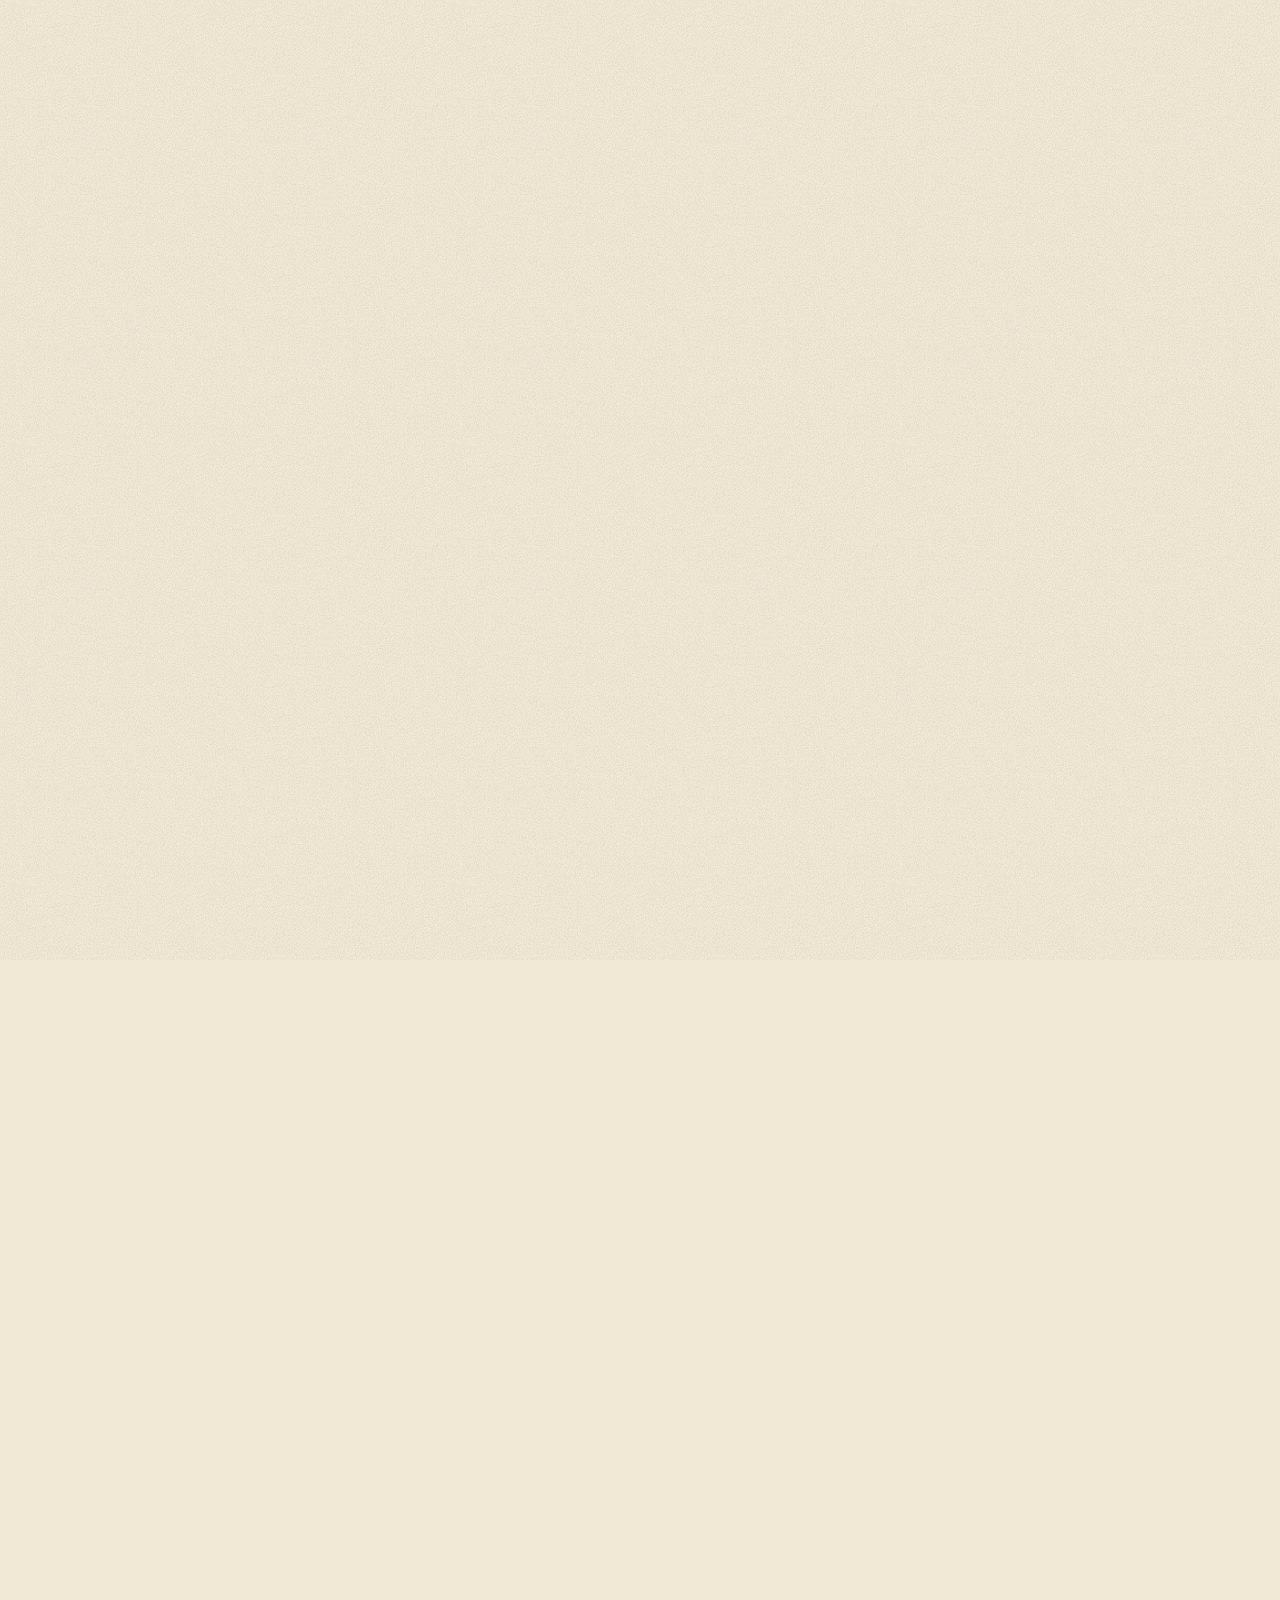
==== commit 9227f266: "Improve landing navigation and visual variety" ====
--- a/discover/index.html
+++ b/discover/index.html
@@ -45,11 +45,11 @@
     </style>
     <script>document.documentElement.classList.add('is-pending');</script>
     <link rel="preload" as="image" href="./media/screens/01-latest-760.webp" type="image/webp" crossorigin="anonymous" />
-    <script type="module" crossorigin src="./assets/index-Dop6Z8Ar.js"></script>
+    <script type="module" crossorigin src="./assets/index-zoVj3x5T.js"></script>
     <link rel="modulepreload" crossorigin href="./assets/react-Dfoqj1Wf.js">
     <link rel="modulepreload" crossorigin href="./assets/three-LyWNJ8dY.js">
     <link rel="modulepreload" crossorigin href="./assets/gsap-lnFyu4_T.js">
-    <link rel="stylesheet" crossorigin href="./assets/style-Cp58lO_1.css">
+    <link rel="stylesheet" crossorigin href="./assets/style-WIco0Gmg.css">
   </head>
   <body>
     <div id="root"></div>
--- a/discover/assets/style-WIco0Gmg.css
+++ b/discover/assets/style-WIco0Gmg.css
@@ -0,0 +1 @@
+@font-face{font-family:Newsreader Variable;font-style:normal;font-display:swap;font-weight:200 800;src:url(./newsreader-vietnamese-opsz-normal-BjhtXyW2.woff2) format("woff2-variations");unicode-range:U+0102-0103,U+0110-0111,U+0128-0129,U+0168-0169,U+01A0-01A1,U+01AF-01B0,U+0300-0301,U+0303-0304,U+0308-0309,U+0323,U+0329,U+1EA0-1EF9,U+20AB}@font-face{font-family:Newsreader Variable;font-style:normal;font-display:swap;font-weight:200 800;src:url(./newsreader-latin-ext-opsz-normal-BQn1nviT.woff2) format("woff2-variations");unicode-range:U+0100-02BA,U+02BD-02C5,U+02C7-02CC,U+02CE-02D7,U+02DD-02FF,U+0304,U+0308,U+0329,U+1D00-1DBF,U+1E00-1E9F,U+1EF2-1EFF,U+2020,U+20A0-20AB,U+20AD-20C0,U+2113,U+2C60-2C7F,U+A720-A7FF}@font-face{font-family:Newsreader Variable;font-style:normal;font-display:swap;font-weight:200 800;src:url(./newsreader-latin-opsz-normal-s-izfB6B.woff2) format("woff2-variations");unicode-range:U+0000-00FF,U+0131,U+0152-0153,U+02BB-02BC,U+02C6,U+02DA,U+02DC,U+0304,U+0308,U+0329,U+2000-206F,U+20AC,U+2122,U+2191,U+2193,U+2212,U+2215,U+FEFF,U+FFFD}@font-face{font-family:Newsreader Variable;font-style:italic;font-display:swap;font-weight:200 800;src:url(./newsreader-vietnamese-opsz-italic-DTr-ymY4.woff2) format("woff2-variations");unicode-range:U+0102-0103,U+0110-0111,U+0128-0129,U+0168-0169,U+01A0-01A1,U+01AF-01B0,U+0300-0301,U+0303-0304,U+0308-0309,U+0323,U+0329,U+1EA0-1EF9,U+20AB}@font-face{font-family:Newsreader Variable;font-style:italic;font-display:swap;font-weight:200 800;src:url(./newsreader-latin-ext-opsz-italic-CSPGnFdO.woff2) format("woff2-variations");unicode-range:U+0100-02BA,U+02BD-02C5,U+02C7-02CC,U+02CE-02D7,U+02DD-02FF,U+0304,U+0308,U+0329,U+1D00-1DBF,U+1E00-1E9F,U+1EF2-1EFF,U+2020,U+20A0-20AB,U+20AD-20C0,U+2113,U+2C60-2C7F,U+A720-A7FF}@font-face{font-family:Newsreader Variable;font-style:italic;font-display:swap;font-weight:200 800;src:url(./newsreader-latin-opsz-italic-kJKFiXvB.woff2) format("woff2-variations");unicode-range:U+0000-00FF,U+0131,U+0152-0153,U+02BB-02BC,U+02C6,U+02DA,U+02DC,U+0304,U+0308,U+0329,U+2000-206F,U+20AC,U+2122,U+2191,U+2193,U+2212,U+2215,U+FEFF,U+FFFD}@font-face{font-family:Archivo Variable;font-style:normal;font-display:swap;font-weight:100 900;font-stretch:62% 125%;src:url(./archivo-vietnamese-wdth-normal-rJmnGBSt.woff2) format("woff2-variations");unicode-range:U+0102-0103,U+0110-0111,U+0128-0129,U+0168-0169,U+01A0-01A1,U+01AF-01B0,U+0300-0301,U+0303-0304,U+0308-0309,U+0323,U+0329,U+1EA0-1EF9,U+20AB}@font-face{font-family:Archivo Variable;font-style:normal;font-display:swap;font-weight:100 900;font-stretch:62% 125%;src:url(./archivo-latin-ext-wdth-normal-7khWdh9v.woff2) format("woff2-variations");unicode-range:U+0100-02BA,U+02BD-02C5,U+02C7-02CC,U+02CE-02D7,U+02DD-02FF,U+0304,U+0308,U+0329,U+1D00-1DBF,U+1E00-1E9F,U+1EF2-1EFF,U+2020,U+20A0-20AB,U+20AD-20C0,U+2113,U+2C60-2C7F,U+A720-A7FF}@font-face{font-family:Archivo Variable;font-style:normal;font-display:swap;font-weight:100 900;font-stretch:62% 125%;src:url(./archivo-latin-wdth-normal-DY7AcnAa.woff2) format("woff2-variations");unicode-range:U+0000-00FF,U+0131,U+0152-0153,U+02BB-02BC,U+02C6,U+02DA,U+02DC,U+0304,U+0308,U+0329,U+2000-206F,U+20AC,U+2122,U+2191,U+2193,U+2212,U+2215,U+FEFF,U+FFFD}@font-face{font-family:DM Sans Variable;font-style:normal;font-display:swap;font-weight:100 1000;src:url(./dm-sans-latin-ext-wght-normal-BOFOeGcA.woff2) format("woff2-variations");unicode-range:U+0100-02BA,U+02BD-02C5,U+02C7-02CC,U+02CE-02D7,U+02DD-02FF,U+0304,U+0308,U+0329,U+1D00-1DBF,U+1E00-1E9F,U+1EF2-1EFF,U+2020,U+20A0-20AB,U+20AD-20C0,U+2113,U+2C60-2C7F,U+A720-A7FF}@font-face{font-family:DM Sans Variable;font-style:normal;font-display:swap;font-weight:100 1000;src:url(./dm-sans-latin-wght-normal-Xz1IZZA0.woff2) format("woff2-variations");unicode-range:U+0000-00FF,U+0131,U+0152-0153,U+02BB-02BC,U+02C6,U+02DA,U+02DC,U+0304,U+0308,U+0329,U+2000-206F,U+20AC,U+2122,U+2191,U+2193,U+2212,U+2215,U+FEFF,U+FFFD}/*! tailwindcss v4.1.10 | MIT License | https://tailwindcss.com */@layer properties{@supports (((-webkit-hyphens:none)) and (not (margin-trim:inline))) or ((-moz-orient:inline) and (not (color:rgb(from red r g b)))){*,:before,:after,::backdrop{--tw-rotate-x:initial;--tw-rotate-y:initial;--tw-rotate-z:initial;--tw-skew-x:initial;--tw-skew-y:initial;--tw-shadow:0 0 #0000;--tw-shadow-color:initial;--tw-shadow-alpha:100%;--tw-inset-shadow:0 0 #0000;--tw-inset-shadow-color:initial;--tw-inset-shadow-alpha:100%;--tw-ring-color:initial;--tw-ring-shadow:0 0 #0000;--tw-inset-ring-color:initial;--tw-inset-ring-shadow:0 0 #0000;--tw-ring-inset:initial;--tw-ring-offset-width:0px;--tw-ring-offset-color:#fff;--tw-ring-offset-shadow:0 0 #0000}}}@layer theme{:root,:host{--font-sans:ui-sans-serif,system-ui,sans-serif,"Apple Color Emoji","Segoe UI Emoji","Segoe UI Symbol","Noto Color Emoji";--font-serif:"Newsreader Variable","Iowan Old Style",Georgia,serif;--font-mono:ui-monospace,SFMono-Regular,Menlo,Monaco,Consolas,"Liberation Mono","Courier New",monospace;--default-transition-duration:.15s;--default-transition-timing-function:cubic-bezier(.4,0,.2,1);--default-font-family:var(--font-sans);--default-mono-font-family:var(--font-mono);--color-paper:#f1e8d6;--color-ivory:#fbf6ea;--color-pistachio:#bfcd95;--color-olive:#5c6130;--color-fern:#1b3a2d;--color-fern-deep:#13261d;--color-pink:#e8c3bb;--color-ink:#17140f;--color-vermilion:#e2462a;--color-puce:#c9507c;--color-ultramarine:#2a40a2;--font-grotesk:"DM Sans Variable","Helvetica Neue",Arial,sans-serif}}@layer base{*,:after,:before,::backdrop{box-sizing:border-box;border:0 solid;margin:0;padding:0}::file-selector-button{box-sizing:border-box;border:0 solid;margin:0;padding:0}html,:host{-webkit-text-size-adjust:100%;tab-size:4;line-height:1.5;font-family:var(--default-font-family,ui-sans-serif,system-ui,sans-serif,"Apple Color Emoji","Segoe UI Emoji","Segoe UI Symbol","Noto Color Emoji");font-feature-settings:var(--default-font-feature-settings,normal);font-variation-settings:var(--default-font-variation-settings,normal);-webkit-tap-highlight-color:transparent}hr{height:0;color:inherit;border-top-width:1px}abbr:where([title]){-webkit-text-decoration:underline dotted;text-decoration:underline dotted}h1,h2,h3,h4,h5,h6{font-size:inherit;font-weight:inherit}a{color:inherit;-webkit-text-decoration:inherit;text-decoration:inherit}b,strong{font-weight:bolder}code,kbd,samp,pre{font-family:var(--default-mono-font-family,ui-monospace,SFMono-Regular,Menlo,Monaco,Consolas,"Liberation Mono","Courier New",monospace);font-feature-settings:var(--default-mono-font-feature-settings,normal);font-variation-settings:var(--default-mono-font-variation-settings,normal);font-size:1em}small{font-size:80%}sub,sup{vertical-align:baseline;font-size:75%;line-height:0;position:relative}sub{bottom:-.25em}sup{top:-.5em}table{text-indent:0;border-color:inherit;border-collapse:collapse}:-moz-focusring{outline:auto}progress{vertical-align:baseline}summary{display:list-item}ol,ul,menu{list-style:none}img,svg,video,canvas,audio,iframe,embed,object{vertical-align:middle;display:block}img,video{max-width:100%;height:auto}button,input,select,optgroup,textarea{font:inherit;font-feature-settings:inherit;font-variation-settings:inherit;letter-spacing:inherit;color:inherit;opacity:1;background-color:#0000;border-radius:0}::file-selector-button{font:inherit;font-feature-settings:inherit;font-variation-settings:inherit;letter-spacing:inherit;color:inherit;opacity:1;background-color:#0000;border-radius:0}:where(select:is([multiple],[size])) optgroup{font-weight:bolder}:where(select:is([multiple],[size])) optgroup option{padding-inline-start:20px}::file-selector-button{margin-inline-end:4px}::placeholder{opacity:1}@supports (not ((-webkit-appearance:-apple-pay-button))) or (contain-intrinsic-size:1px){::placeholder{color:currentColor}@supports (color:color-mix(in lab,red,red)){::placeholder{color:color-mix(in oklab,currentcolor 50%,transparent)}}}textarea{resize:vertical}::-webkit-search-decoration{-webkit-appearance:none}::-webkit-date-and-time-value{min-height:1lh;text-align:inherit}::-webkit-datetime-edit{display:inline-flex}::-webkit-datetime-edit-fields-wrapper{padding:0}::-webkit-datetime-edit{padding-block:0}::-webkit-datetime-edit-year-field{padding-block:0}::-webkit-datetime-edit-month-field{padding-block:0}::-webkit-datetime-edit-day-field{padding-block:0}::-webkit-datetime-edit-hour-field{padding-block:0}::-webkit-datetime-edit-minute-field{padding-block:0}::-webkit-datetime-edit-second-field{padding-block:0}::-webkit-datetime-edit-millisecond-field{padding-block:0}::-webkit-datetime-edit-meridiem-field{padding-block:0}:-moz-ui-invalid{box-shadow:none}button,input:where([type=button],[type=reset],[type=submit]){-webkit-appearance:button;appearance:button}::file-selector-button{-webkit-appearance:button;appearance:button}::-webkit-inner-spin-button{height:auto}::-webkit-outer-spin-button{height:auto}[hidden]:where(:not([hidden=until-found])){display:none!important}}@layer components;@layer utilities{.invisible{visibility:hidden}.visible{visibility:visible}.sr-only{clip:rect(0,0,0,0);white-space:nowrap;border-width:0;width:1px;height:1px;margin:-1px;padding:0;position:absolute;overflow:hidden}.absolute{position:absolute}.relative{position:relative}.static{position:static}.block{display:block}.contents{display:contents}.grid{display:grid}.hidden{display:none}.table{display:table}.transform{transform:var(--tw-rotate-x,)var(--tw-rotate-y,)var(--tw-rotate-z,)var(--tw-skew-x,)var(--tw-skew-y,)}.resize{resize:both}.italic{font-style:italic}.underline{text-decoration-line:underline}.shadow{--tw-shadow:0 1px 3px 0 var(--tw-shadow-color,#0000001a),0 1px 2px -1px var(--tw-shadow-color,#0000001a);box-shadow:var(--tw-inset-shadow),var(--tw-inset-ring-shadow),var(--tw-ring-offset-shadow),var(--tw-ring-shadow),var(--tw-shadow)}.ring{--tw-ring-shadow:var(--tw-ring-inset,)0 0 0 calc(1px + var(--tw-ring-offset-width))var(--tw-ring-color,currentcolor);box-shadow:var(--tw-inset-shadow),var(--tw-inset-ring-shadow),var(--tw-ring-offset-shadow),var(--tw-ring-shadow),var(--tw-shadow)}.transition{transition-property:color,background-color,border-color,outline-color,text-decoration-color,fill,stroke,--tw-gradient-from,--tw-gradient-via,--tw-gradient-to,opacity,box-shadow,transform,translate,scale,rotate,filter,-webkit-backdrop-filter,backdrop-filter,display,visibility,content-visibility,overlay,pointer-events;transition-timing-function:var(--tw-ease,var(--default-transition-timing-function));transition-duration:var(--tw-duration,var(--default-transition-duration))}}:root{--gutter:clamp(16px,4.2vw,64px);--pad-l:max(var(--gutter),env(safe-area-inset-left));--pad-r:max(var(--gutter),env(safe-area-inset-right));--ease-paper:cubic-bezier(.2,.7,.1,1);--grain:url("data:image/svg+xml,%3Csvg xmlns='http://www.w3.org/2000/svg' width='220' height='220'%3E%3Cfilter id='n'%3E%3CfeTurbulence type='fractalNoise' baseFrequency='.9' numOctaves='3' stitchTiles='stitch'/%3E%3CfeColorMatrix values='0 0 0 0 .09 0 0 0 0 .07 0 0 0 0 .04 0 0 0 .7 -.26'/%3E%3C/filter%3E%3Crect width='100%25' height='100%25' filter='url(%23n)'/%3E%3C/svg%3E");--fibre:url("data:image/svg+xml,%3Csvg xmlns='http://www.w3.org/2000/svg' width='400' height='400'%3E%3Cfilter id='f'%3E%3CfeTurbulence type='fractalNoise' baseFrequency='.012 .09' numOctaves='2' seed='4'/%3E%3CfeColorMatrix values='0 0 0 0 .3 0 0 0 0 .24 0 0 0 0 .12 0 0 0 .5 -.22'/%3E%3C/filter%3E%3Crect width='100%25' height='100%25' filter='url(%23f)'/%3E%3C/svg%3E");color-scheme:light}html{-webkit-text-size-adjust:100%;-moz-text-size-adjust:100%;text-size-adjust:100%;overflow-x:hidden}@supports (overflow:clip){html,body{overflow-x:clip}}h1,h2,.ln,.tl{font-variation-settings:"opsz" 44}body{background:var(--color-paper);color:var(--color-ink);font-family:var(--font-serif);font-optical-sizing:auto;-webkit-font-smoothing:antialiased;-moz-osx-font-smoothing:grayscale;text-rendering:optimizeLegibility;font-kerning:normal;margin:0;font-size:18px;line-height:1.5}::selection{background:var(--color-vermilion);color:var(--color-ivory)}img{max-width:100%}a{color:inherit}:focus-visible{outline:3px solid var(--color-vermilion);outline-offset:3px;border-radius:2px}.sr-only{clip:rect(0,0,0,0);white-space:nowrap;border:0;width:1px;height:1px;margin:-1px;padding:0;overflow:hidden;position:absolute!important}cite,em{font-style:italic}.hero,.manifesto,.dispatches,.travel,.quiet,.finale{background-image:var(--grain),var(--fibre);background-size:220px 220px,400px 400px}@media(min-width:900px)and (hover:hover)and (prefers-reduced-motion:no-preference){body:after{content:"";z-index:60;pointer-events:none;background-image:var(--grain);opacity:.28;background-size:220px 220px;animation:1.2s steps(6,end) infinite grain;position:fixed;inset:-60px}}@keyframes grain{0%{transform:translate(0)}20%{transform:translate(-31px,17px)}40%{transform:translate(22px,-29px)}60%{transform:translate(-13px,37px)}80%{transform:translate(35px,9px)}to{transform:translate(0)}}.phone-stage{width:100%;height:100%;position:relative}.phone-canvas{display:block;position:absolute;inset:0;width:100%!important;height:100%!important}@media(prefers-reduced-motion:no-preference){.hero .phone-canvas{opacity:0}}.phone-fallback{place-items:center;display:grid;position:absolute;inset:0}.phone-fallback img{border:6px solid #2b2a27;border-radius:9%/4.2%;width:auto;height:82%;transform:rotate(-6deg);box-shadow:0 0 0 2px #b9b3a8,0 40px 60px -30px #28190a8c}.app-badge{transition:transform .4s var(--ease-paper);border-radius:10px;line-height:0;display:inline-block}.app-badge img{width:auto;height:54px;display:block}.app-badge:hover{transform:translateY(-2px)rotate(-1deg)}.text-link{font-family:var(--font-grotesk);letter-spacing:.01em;text-underline-offset:.3em;padding-block:.75rem;font-size:.95rem;font-weight:600;text-decoration:underline;text-decoration-thickness:1.5px;display:inline-block}.text-link:hover{color:var(--color-vermilion)}.cta-row{flex-wrap:wrap;align-items:center;gap:.6rem 1.6rem;display:flex}.fine{font-family:var(--font-grotesk);letter-spacing:.04em;color:#17140fb3;font-size:.78rem}@supports (color:color-mix(in lab,red,red)){.fine{color:color-mix(in srgb,var(--color-ink)70%,transparent)}}.plate{margin:0}.plate-paper{background:#e7dcc4;overflow:hidden;box-shadow:0 1px #0000002e,0 22px 44px -22px #0000009e}.plate-paper img{object-fit:cover;width:100%;height:100%;display:block}.plate figcaption{font-family:var(--font-grotesk);letter-spacing:.03em;opacity:.78;margin-top:.55rem;font-size:.66rem;line-height:1.35}.plate figcaption cite{font-family:var(--font-serif);letter-spacing:0;margin-right:.15em;font-size:.82rem}.skip-link{left:var(--pad-l);background:var(--color-ink);color:var(--color-ivory);font-family:var(--font-grotesk);z-index:100;padding:.6rem 1rem;position:absolute;top:-100px}.skip-link:focus{top:8px}.masthead{z-index:70;height:calc(58px + env(safe-area-inset-top));padding:env(safe-area-inset-top)var(--pad-r)0 var(--pad-l);transition:transform .6s var(--ease-paper),background-color .4s,box-shadow .4s;align-items:center;gap:1.5rem;display:flex;position:fixed;inset:0 0 auto}.masthead[data-scrolled=true]{background:#f1e8d6ed}@supports (color:color-mix(in lab,red,red)){.masthead[data-scrolled=true]{background:color-mix(in srgb,var(--color-paper)93%,transparent)}}.masthead[data-scrolled=true]{box-shadow:0 1px #17140f38}@supports (color:color-mix(in lab,red,red)){.masthead[data-scrolled=true]{box-shadow:0 1px color-mix(in srgb,var(--color-ink)22%,transparent)}}.masthead[data-hidden=true]{transform:translateY(-105%)}.mast-brand{font-family:var(--font-serif);letter-spacing:-.01em;align-items:center;gap:.55rem;min-height:44px;font-size:1.32rem;font-weight:600;text-decoration:none;display:flex}.mast-brand img{border-radius:7px;width:30px;height:30px;box-shadow:0 1px 2px #00000040}.mast-nav{font-family:var(--font-grotesk);align-items:center;gap:1.4rem;margin-left:auto;font-size:.86rem;font-weight:600;display:flex}.mast-link{padding-block:.8rem;text-decoration:none;display:none}.mast-link:hover{text-underline-offset:.3em;text-decoration:underline}.mast-cta{background:var(--color-ink);color:var(--color-ivory);box-shadow:inset 0 -3px 0 var(--color-vermilion);border-radius:3px;align-items:center;gap:.35em;min-height:44px;padding:.62rem .95rem .6rem;text-decoration:none;display:inline-flex}.mast-cta:hover{background:var(--color-fern)}@media(min-width:700px){.mast-link{display:inline-block}}.hero{isolation:isolate;min-height:100svh;padding:calc(58px + env(safe-area-inset-top) + 7vh) var(--pad-r)10vh var(--pad-l);position:relative;overflow:clip}.hero-title{z-index:3;pointer-events:none;flex-direction:column;align-items:flex-start;margin:0;font-weight:400;display:flex;position:relative}.ln{margin-bottom:-.06em;padding-bottom:.04em;display:block;overflow:hidden}.ln-inner{margin-bottom:-.1em;padding:0 .08em .1em 0;display:block}.ln-1{font-variation-settings:"opsz" 36;letter-spacing:-.02em;font-size:clamp(3.3rem,15.4vw,9.8rem);font-style:italic;font-weight:370;line-height:.92}.ln-2{font-family:var(--font-grotesk);text-transform:uppercase;letter-spacing:-.012em;font-size:clamp(3.5rem,17.2vw,11.4rem);font-weight:830;font-stretch:62%;line-height:.84}.ln-3{letter-spacing:-.025em;font-size:clamp(3.3rem,15.4vw,9.8rem);font-weight:380;line-height:.95}.ln-3 em{color:var(--color-vermilion);font-weight:340}.ln-4{letter-spacing:-.01em;margin-left:22vw;padding:.15em 0 .1em;font-size:clamp(1.6rem,7.4vw,3rem);font-style:italic;font-weight:340;line-height:1}.ln-4 .ln-inner{align-items:center;gap:.9em;display:flex}.ln-4 .ln-inner:before{content:"";background:var(--color-ink);flex:none;width:16vw;height:.12em;margin-left:-16vw}.ln-5{letter-spacing:-.035em;margin-left:-.03em;font-size:clamp(4rem,19.6vw,13.6rem);font-style:italic;font-weight:480;line-height:.88}.hero-collage{z-index:0;pointer-events:none;position:absolute;inset:0}.hero-block{transform-origin:0;position:absolute}.hero-block--a{background:var(--color-vermilion);width:54vw;height:70vw;top:56vh;right:-8vw}.hero-block--b{filter:saturate(.85);width:36vw;height:36vw;box-shadow:0 0 0 10px var(--color-paper);background-position:50%;background-size:cover;top:70vh;left:-4vw}.hero-disc{background-image:radial-gradient(circle,var(--color-ink)0 32%,transparent 35%);opacity:.85;background-size:6px 6px;border-radius:50%;width:30vw;height:30vw;position:absolute;top:47vh;left:52vw}.hero-stage{z-index:2;margin:-5vh calc(-1*var(--pad-r))0 calc(-1*var(--pad-l));height:min(124vw,76svh);position:relative}.hero-intro{z-index:3;max-width:31rem;margin-top:2.2rem;position:relative}.hero-lede{text-wrap:pretty;margin:0 0 1.4rem;font-size:clamp(1.12rem,1.32vw,1.32rem);line-height:1.48}.hero-intro .fine{margin:.6rem 0 0}@media(min-width:900px){.hero{min-height:max(100vh,760px);padding-top:calc(58px + 12vh);padding-bottom:9vh}.ln-1,.ln-3{font-size:clamp(4rem,8.4vw,10.4rem)}.ln-2{font-size:clamp(4.4rem,9.6vw,12rem)}.ln-4{margin-left:13vw;font-size:clamp(2rem,3.3vw,4rem)}.ln-4 .ln-inner:before{width:10vw;margin-left:-10vw}.ln-5{margin-left:4vw;font-size:clamp(5rem,12.2vw,15.4rem)}.hero-stage{height:max(100vh,720px);margin:0;position:absolute;top:0;left:30vw;right:0}.hero-intro{max-width:min(31rem,34vw);margin:2.6rem 0 0 calc(4vw + 1.4rem)}.hero-block--a{width:23vw;height:62vh;top:15vh;right:9vw}.hero-block--b{width:15vw;height:15vw;top:62vh;left:auto;right:-2vw}.hero-disc{width:17vw;height:17vw;top:9vh;left:43vw}}.manifesto{isolation:isolate;background-color:var(--color-pink);grid-template-columns:1fr;display:grid;position:relative;overflow:clip}.mf-col{padding:16vh var(--pad-r)10vh var(--pad-l);position:relative}.mf-col--for{background-color:var(--color-ivory);background-image:var(--grain);background-size:220px}.mf-word{font-family:var(--font-grotesk);text-transform:uppercase;letter-spacing:-.02em;white-space:nowrap;margin:0 0 4vh -.04em;font-size:clamp(5rem,29vw,22rem);font-weight:900;font-stretch:62%;line-height:.78}.mf-word--for{font-size:clamp(7rem,52vw,30rem)}.mf-word--against{color:var(--color-ink);text-shadow:.035em .025em #c9507cb3}@supports (color:color-mix(in lab,red,red)){.mf-word--against{text-shadow:.035em .025em 0 color-mix(in srgb,var(--color-puce)70%,transparent)}}.mf-word--for{color:var(--color-vermilion)}.mf-list{max-width:34rem;margin:0;padding:0;list-style:none}.mf-i{border-top:3px solid var(--color-ink);font-family:var(--font-grotesk);text-transform:uppercase;padding:.45em 0 .5em;line-height:1}.mf-col--for .mf-i{border-top-color:var(--color-vermilion);border-top-width:2px}.mf-i--s{letter-spacing:.08em;padding-left:22%;font-size:.9rem;font-weight:620;font-stretch:85%}.mf-i--m{font-size:clamp(1.4rem,2.3vw,1.9rem);font-weight:800;font-stretch:70%}.mf-i--l{font-size:clamp(2rem,3.6vw,3rem);font-weight:860;font-stretch:62%}.mf-i--xl{font-size:clamp(3.4rem,7.2vw,6.4rem);font-weight:900;font-stretch:62%;line-height:.86}.mf-col--for .mf-i--l,.mf-col--for .mf-i--xl{font-family:var(--font-serif);text-transform:none;letter-spacing:-.02em;font-style:italic;font-weight:420}.mf-bar{display:none}@media(min-width:900px){.manifesto{grid-template-columns:1fr 1fr}.mf-col{padding:18vh 4vw 12vh var(--pad-l)}.mf-col--for{padding:18vh var(--pad-r)12vh 5vw}.mf-word{font-size:clamp(7rem,14.5vw,19rem)}.mf-word--for{font-size:clamp(10rem,27vw,34rem)}.mf-bar{background:var(--color-ink);z-index:1;width:14px;display:block;position:absolute;top:0;bottom:0;left:calc(50% - 7px)}}.dispatches{background-color:var(--color-ivory);position:relative;overflow-x:clip}.dispatches:before{content:"";pointer-events:none;background-image:repeating-linear-gradient(90deg,#17140f17 0 1px,#0000 1px 8.33333%);position:absolute;inset:0}@supports (color:color-mix(in lab,red,red)){.dispatches:before{background-image:repeating-linear-gradient(to right,color-mix(in srgb,var(--color-ink)9%,transparent)0 1px,transparent 1px calc(100%/12))}}.dsp-sticky{padding:16vh 0 8vh;position:relative}.dsp-text{z-index:4;padding:0 var(--pad-r)0 var(--pad-l);position:relative}.dsp-title{letter-spacing:-.025em;text-wrap:balance;margin:0 0 1.4rem;font-size:clamp(2.6rem,11vw,5.8rem);font-weight:330;line-height:.98}.dsp-title em{color:var(--color-fern);font-weight:460}.dsp-body{text-wrap:pretty;max-width:30rem;margin:0;font-size:1.08rem}.dsp-comp{height:min(150vw,110svh);margin-top:4vh;position:relative}.dsp-layer{pointer-events:none;margin:0;padding:0;list-style:none;position:absolute;inset:0}.dsp-layer--back{z-index:1}.dsp-layer--front{z-index:3}.dsp-stage{z-index:2;inset:4%;width:auto!important;height:auto!important;position:absolute!important}.frag{translate:-50% -50%;rotate:var(--r);background:#fdf9ef;flex-direction:column;gap:.25em;padding:.55em .8em .6em;display:flex;position:absolute;box-shadow:0 0 0 1px #17140f1a,0 14px 26px -16px #2b1d0e80}@supports (color:color-mix(in lab,red,red)){.frag{box-shadow:0 0 0 1px color-mix(in srgb,var(--color-ink)10%,transparent),0 14px 26px -16px #2b1d0e80}}.frag{white-space:nowrap;max-width:46vw}.frag-name{letter-spacing:-.01em;font-size:clamp(1rem,4.2vw,1.75rem);line-height:1}.frag-note{font-family:var(--font-grotesk);letter-spacing:.15em;text-transform:uppercase;color:var(--color-olive);font-size:.56rem}.frag--italic{background:#f5e2dd}.frag--italic .frag-name{font-style:italic}.frag--condensed{background:var(--color-pistachio)}.frag--condensed .frag-name{font-family:var(--font-grotesk);text-transform:uppercase;font-size:clamp(1.15rem,5vw,2.1rem);font-weight:880;font-stretch:62%}.frag--reverse{background:var(--color-fern);color:var(--color-ivory)}.frag--reverse .frag-note{color:var(--color-pistachio)}.frag--rule{box-shadow:inset 0 5px 0 var(--color-vermilion),0 14px 26px -16px #2b1d0e80;padding-top:.9em}.frag--rule .frag-name{font-family:var(--font-grotesk);letter-spacing:-.02em;font-weight:720;font-stretch:100%}.frag--wide{background:#e3e2d0}.frag--wide .frag-name{font-family:var(--font-grotesk);text-transform:uppercase;letter-spacing:.06em;font-size:clamp(.85rem,3.4vw,1.3rem);font-weight:300;font-stretch:125%}@media(min-width:900px){.dispatches{height:240vh}.dsp-sticky{height:100vh;min-height:680px;padding:0;position:sticky;top:0;overflow:hidden}.dsp-text{width:41vw;padding-right:0;position:absolute;top:50%;left:0;translate:0 -50%}.dsp-title{font-size:clamp(3rem,4.9vw,6.2rem)}.dsp-comp{height:auto;margin:0;position:absolute;inset:0}.dsp-stage{inset:3vh 14vw 3vh 46vw}.frag{max-width:none}.frag-note{font-size:.6rem}}.sequence{height:340vh;position:relative}.seq-sticky{isolation:isolate;height:100svh;position:sticky;top:0;overflow:hidden}.seq-ground{z-index:-2;transition:background-color 1.1s var(--ease-paper);position:absolute;inset:0}.seq-cloth{z-index:-1;background-image:var(--linen);mix-blend-mode:multiply;opacity:.55;background-size:420px;position:absolute;inset:0}.seq-words-mask{left:0;right:0;top:calc(58px + env(safe-area-inset-top) + 1.2rem);height:18vw;padding-left:var(--pad-l);position:absolute;overflow:hidden}.seq-words{flex-direction:column;transition:transform 1.1s cubic-bezier(.7,0,.15,1);display:flex}.seq-words span{height:18vw;font-family:var(--font-grotesk);text-transform:uppercase;color:#1b3a2de0;font-size:18vw;font-weight:900;font-stretch:62%;line-height:1;display:block}@supports (color:color-mix(in lab,red,red)){.seq-words span{color:color-mix(in srgb,var(--color-fern)88%,transparent)}}.seq-stage{top:15vh;left:0;right:0;width:auto!important;height:54svh!important;position:absolute!important}.seq-copy{left:var(--pad-l);right:var(--pad-r);bottom:max(1.4rem,env(safe-area-inset-bottom));position:absolute}.seq-captions{margin:0;padding:0;list-style:none;display:grid}.seq-cap{opacity:0;transition:opacity .55s var(--ease-paper),transform .7s var(--ease-paper);grid-area:1/1;transform:translateY(14px)}.seq-cap[data-active=true]{opacity:1;transition-delay:.12s;transform:none}.seq-cap h3{letter-spacing:-.015em;text-wrap:balance;margin:.1rem 0 .4rem;font-size:clamp(1.45rem,5.6vw,2.6rem);font-weight:450;line-height:1.06}.seq-cap p{text-wrap:pretty;max-width:30rem;margin:0;font-size:1rem;line-height:1.45}@media(min-width:900px){.sequence{height:440vh}.seq-words-mask{width:26vh;height:auto;top:0;bottom:0;right:auto;left:var(--pad-l);padding-left:0}.seq-words span{writing-mode:vertical-rl;text-align:center;width:26vh;height:100vh;font-size:26vh;transform:rotate(180deg)}.seq-stage{top:4vh;left:14vw;right:34vw;height:92vh!important}.seq-copy{left:auto;right:var(--pad-r);width:min(28rem,30vw);top:50%;bottom:auto;translate:0 -50%}.seq-cap h3{font-size:clamp(2rem,2.8vw,3rem)}.seq-cap p{font-size:1.1rem}}.archive{background:var(--color-fern-deep);background-image:radial-gradient(ellipse at 50% 30%,#23402f 0%,transparent 70%),var(--grain);color:var(--color-ivory);background-size:auto,220px;padding:16vh 0 12vh;position:relative;overflow-x:clip}.arc-head{padding:0 var(--pad-r)0 var(--pad-l);gap:2rem;display:grid}.arc-title{letter-spacing:-.025em;text-wrap:balance;max-width:15ch;margin:0;font-size:clamp(2.5rem,10.4vw,6.8rem);font-weight:300;line-height:.98}.arc-title em{color:var(--color-pistachio);font-weight:420}.arc-intro{max-width:34rem;font-size:1.06rem}.arc-intro p{text-wrap:pretty;margin:0 0 1rem}.arc-wall{margin-top:6vh;position:relative}.arc-stage-wrap{height:min(130vw,82svh)}.arc-grid{padding:6vh var(--pad-r)0 var(--pad-l);grid-template-columns:1fr 1fr;gap:8vw 5vw;display:grid}.arc-grid .plate:nth-child(2n){margin-top:14vw}.arc-stories{padding:12vh var(--pad-r)0 var(--pad-l);max-width:76rem;margin:0 auto}.arc-stories-title{margin:0 0 1.4rem;font-size:1.5rem;font-style:italic;font-weight:400}.arc-stories ul{margin:0;padding:0;list-style:none}.arc-story{border-top:1px solid #fbf6ea42;grid-template-columns:1fr;gap:.2rem 1.5rem;padding:.95rem 0;display:grid}@supports (color:color-mix(in lab,red,red)){.arc-story{border-top:1px solid color-mix(in srgb,var(--color-ivory)26%,transparent)}}.arc-story-title{font-size:clamp(1.35rem,2.4vw,2rem);font-style:italic;line-height:1.1}.arc-story-author{font-family:var(--font-grotesk);letter-spacing:.12em;text-transform:uppercase;align-self:center;font-size:.78rem}.arc-story-host{opacity:.68;align-self:center;font-size:.92rem}@media(min-width:900px){.archive{padding-top:20vh}.arc-head{grid-template-columns:7fr 4fr;align-items:end}.arc-title{font-size:clamp(3.6rem,6vw,7.6rem)}.arc-wall{height:165vh;margin-top:10vh}.arc-stage-wrap{z-index:2;width:34vw;height:auto;position:absolute;top:0;bottom:0;left:50%;translate:-50%}.arc-stage{top:9vh;height:82vh!important;position:sticky!important}.arc-hang{rotate:var(--r);z-index:1;position:absolute}.arc-story{grid-template-columns:1.4fr .8fr 1fr}}.travel{isolation:isolate;background-color:var(--color-paper);padding:16vh var(--pad-r)14vh var(--pad-l);position:relative;overflow:clip}.tv-block{z-index:-1;position:absolute}.tv-block--blue{background:var(--color-ultramarine);width:22vw;height:22vw;top:10vh;right:6vw}.tv-block--ink{background:var(--color-ink);width:64vw;height:10px;top:47%;left:0}.tv-block--green{background:var(--color-pistachio);width:30vw;height:46vw;bottom:22vh;left:4vw}.tv-title{flex-direction:column;margin:0;font-weight:400;display:flex}.tm{display:block;overflow:hidden}.tl{margin-bottom:-.1em;padding:0 .08em .14em 0;display:block}.tl-1{font-family:var(--font-grotesk);text-transform:uppercase;letter-spacing:-.01em;font-size:clamp(3.6rem,19vw,13rem);font-weight:900;font-stretch:62%;line-height:.84}.tl-2{margin-left:18vw;font-size:clamp(1.6rem,7vw,3.8rem);font-style:italic;font-weight:330;line-height:1.1}.tl-3{letter-spacing:-.04em;color:var(--color-vermilion);font-size:clamp(4.4rem,26vw,17rem);font-style:italic;font-weight:500;line-height:.86}.tv-map{height:62vw;margin:6vh 0 2vh;position:relative}.tv-svg{width:100%;height:100%;position:absolute;inset:0;overflow:visible}.tv-route,.tv-route-ghost{fill:none;vector-effect:non-scaling-stroke}.tv-route{stroke:var(--color-vermilion);stroke-width:3.5px}.tv-route-ghost{stroke:#17140f59}@supports (color:color-mix(in lab,red,red)){.tv-route-ghost{stroke:color-mix(in srgb,var(--color-ink)35%,transparent)}}.tv-route-ghost{stroke-width:1px;stroke-dasharray:2 7}.tv-end{font-family:var(--font-grotesk);letter-spacing:.12em;text-transform:uppercase;flex-direction:column;margin:0;font-size:.6rem;line-height:1.5;display:flex;position:absolute}.tv-end b{font-family:var(--font-serif);text-transform:none;letter-spacing:-.01em;margin-bottom:.3rem;font-size:clamp(1.5rem,3vw,2.6rem);font-style:italic;font-weight:500;line-height:1}.tv-end--from{bottom:-2%;left:0}.tv-end--to{text-align:right;top:46%;right:0}.tv-way{font-family:var(--font-grotesk);letter-spacing:.14em;text-transform:uppercase;white-space:nowrap;opacity:.6;margin:0;font-size:.56rem;display:none;position:absolute}.tv-way span{opacity:.7;display:block}.tv-arch{height:min(120vw,76svh);margin:0 calc(-1*var(--pad-r))0 calc(-1*var(--pad-l));position:relative}.tv-words{gap:2.4rem;margin-top:4vh;display:grid}.tv-quote{margin:0;position:relative}.tv-quote p{letter-spacing:-.01em;text-wrap:balance;margin:0;font-size:clamp(1.6rem,3vw,2.5rem);font-style:italic;font-weight:380;line-height:1.16}.tv-quote footer{font-family:var(--font-grotesk);letter-spacing:.05em;margin-top:1rem;font-size:.75rem}.tv-quote a{text-underline-offset:.25em}.tv-body{text-wrap:pretty;max-width:30rem;margin:0;font-size:1.12rem}@media(min-width:900px){.travel{padding-top:20vh}.tl-1{font-size:clamp(6rem,13.5vw,17rem)}.tl-2{margin-top:.1em;margin-left:38vw;font-size:clamp(2rem,3.2vw,4rem)}.tl-3{margin-top:-.12em;margin-left:22vw;font-size:clamp(7rem,17vw,21rem)}.tv-map{height:26vw;margin-top:-4vw}.tv-way{display:block}.tv-arch{height:96vh;margin-top:-2vh}.tv-words{grid-template-columns:1.15fr 1fr;align-items:end;gap:6vw}.tv-block--blue{width:11vw;height:11vw;top:14vh;right:9vw}.tv-block--green{width:13vw;height:20vw;bottom:14vh}.tv-block--ink{width:42vw;top:58%}}.quiet{background-color:var(--color-ivory);padding:18vh 0 0;position:relative;overflow-x:clip}.qt-text{z-index:2;padding:0 var(--pad-r)0 var(--pad-l);max-width:40rem;position:relative}.qt-title{letter-spacing:-.035em;margin:0 0 2.2rem;font-size:clamp(3rem,14vw,8rem);font-style:italic;font-weight:280;line-height:.92}.qt-lede{letter-spacing:-.012em;margin:0;font-size:clamp(1.6rem,6.4vw,2.7rem);font-weight:380;line-height:1.22}.qt-margin{font-family:var(--font-grotesk);letter-spacing:.06em;color:var(--color-olive);margin:1.2rem 0 0 18%;font-size:.68rem}.qt-clock{font-family:var(--font-grotesk);letter-spacing:.12em;font-variant-numeric:tabular-nums;align-items:center;gap:.8rem;margin:3.4rem 0 2.6rem;font-size:.66rem;display:flex}.qt-clock-track{background:#17140f2e;flex:1;height:1px}@supports (color:color-mix(in lab,red,red)){.qt-clock-track{background:color-mix(in srgb,var(--color-ink)18%,transparent)}}.qt-clock-track{position:relative}.qt-clock-rule{background:var(--color-ink);position:absolute;inset:-1px 0}.qt-after p{text-wrap:pretty;max-width:30rem;margin:0;font-size:1.12rem;line-height:1.6}.qt-stage-wrap{height:min(140vw,90svh);margin-top:6vh;position:relative}@media(min-width:900px){.quiet{grid-template-columns:1fr 1.25fr;min-height:190vh;padding:0;display:grid}.qt-text{align-self:start;max-width:36rem;padding-top:30vh;padding-bottom:30vh}.qt-title{font-size:clamp(4.4rem,7.4vw,9rem)}.qt-lede{font-size:clamp(1.8rem,2.4vw,2.7rem)}.qt-stage-wrap{height:auto;margin:0}.qt-stage{top:0;height:100vh!important;position:sticky!important}}.finale{isolation:isolate;background-color:var(--color-pistachio);padding:14vh var(--pad-r)10vh var(--pad-l);position:relative;overflow:clip}.finale:before{content:"";z-index:-1;background-image:var(--cloth);mix-blend-mode:multiply;opacity:.3;background-size:520px;position:absolute;inset:0}.fn-stage-wrap{height:min(120vw,70svh);margin:0 calc(-1*var(--pad-r))0 calc(-1*var(--pad-l));position:relative}.fn-copy{z-index:2;position:relative}.fn-recap{max-width:24rem;margin:0 0 1rem;font-size:1.15rem;font-style:italic}.fn-title{margin:0;font-weight:400}.fn-title .tl{font-family:var(--font-grotesk);text-transform:uppercase;letter-spacing:-.01em;font-size:clamp(4.2rem,24vw,14rem);font-weight:900;font-stretch:62%;line-height:.86}.fn-title em{font-family:var(--font-serif);text-transform:none;letter-spacing:-.03em;color:var(--color-vermilion);font-style:italic;font-weight:450}.fn-cta{flex-wrap:wrap;align-items:center;gap:.8rem 1.6rem;margin-top:2.4rem;display:flex;position:relative}.fn-cta .app-badge img{height:60px}.fn-facts{grid-template-columns:1fr;gap:0;margin:4rem 0 0;padding:0;list-style:none;display:grid}.fn-facts li{border-top:2px solid var(--color-ink);flex-direction:column;gap:.2rem;padding:.75rem 0 1rem;display:flex}.fn-facts b{font-size:1.15rem;font-weight:600;line-height:1.2}.fn-facts span{font-size:1rem}@media(min-width:900px){.finale{grid-template-columns:.9fr 1.1fr;align-items:center;min-height:100vh;padding-top:12vh;display:grid}.fn-stage-wrap{height:88vh;margin:0 0 0 calc(-1*var(--pad-l))}.fn-title .tl{font-size:clamp(7rem,12.4vw,16rem)}.fn-facts{grid-column:1/-1;grid-template-columns:repeat(5,1fr);gap:1.4rem}}.colophon{background:var(--color-ink);color:var(--color-ivory);padding:10vh var(--pad-r) calc(8vh + env(safe-area-inset-bottom)) var(--pad-l);font-size:.95rem}.cl-grid{gap:3rem;display:grid}.cl-mark{align-items:flex-start;gap:1rem;max-width:26rem;display:flex}.cl-mark img{border-radius:12px;flex:none}.cl-mark p{margin:0}.cl-links{font-family:var(--font-grotesk);flex-direction:column;font-size:.92rem;display:flex}.cl-links a{border-top:1px solid #fbf6ea33;padding:.55rem 0}@supports (color:color-mix(in lab,red,red)){.cl-links a{border-top:1px solid color-mix(in srgb,var(--color-ivory)20%,transparent)}}.cl-links a{text-decoration:none}.cl-links a:hover{color:var(--color-pistachio)}.cl-h{margin:0 0 .8rem;font-size:1.3rem;font-style:italic;font-weight:400}.cl-notes p{color:#fbf6ead1;max-width:42rem;margin:0 0 1rem}@supports (color:color-mix(in lab,red,red)){.cl-notes p{color:color-mix(in srgb,var(--color-ivory)82%,transparent)}}.cl-notes a{text-underline-offset:.2em;text-decoration-color:#fbf6ea59}@supports (color:color-mix(in lab,red,red)){.cl-notes a{-webkit-text-decoration-color:color-mix(in srgb,var(--color-ivory)35%,transparent);text-decoration-color:color-mix(in srgb,var(--color-ivory)35%,transparent)}}.cl-small{font-size:.78rem}@media(min-width:900px){.cl-grid{grid-template-columns:1fr .7fr 2fr}}@media(prefers-reduced-motion:reduce){*,:before,:after{transition-duration:.001ms!important;animation-duration:.001ms!important}}.mf-word--against,.mf-word--for{font-size:clamp(4rem,14vw,12rem)}@media(max-width:700px){.mf-word--against,.mf-word--for{font-size:clamp(3.5rem,19vw,7rem)}}.ln-2,.mf-word{font-family:Archivo Variable,sans-serif}.hero-lede,.dsp-body,.seq-cap p,.arc-intro,.tv-body,.qt-after{font-family:var(--font-grotesk)}@property --tw-rotate-x{syntax:"*";inherits:false}@property --tw-rotate-y{syntax:"*";inherits:false}@property --tw-rotate-z{syntax:"*";inherits:false}@property --tw-skew-x{syntax:"*";inherits:false}@property --tw-skew-y{syntax:"*";inherits:false}@property --tw-shadow{syntax:"*";inherits:false;initial-value:0 0 #0000}@property --tw-shadow-color{syntax:"*";inherits:false}@property --tw-shadow-alpha{syntax:"<percentage>";inherits:false;initial-value:100%}@property --tw-inset-shadow{syntax:"*";inherits:false;initial-value:0 0 #0000}@property --tw-inset-shadow-color{syntax:"*";inherits:false}@property --tw-inset-shadow-alpha{syntax:"<percentage>";inherits:false;initial-value:100%}@property --tw-ring-color{syntax:"*";inherits:false}@property --tw-ring-shadow{syntax:"*";inherits:false;initial-value:0 0 #0000}@property --tw-inset-ring-color{syntax:"*";inherits:false}@property --tw-inset-ring-shadow{syntax:"*";inherits:false;initial-value:0 0 #0000}@property --tw-ring-inset{syntax:"*";inherits:false}@property --tw-ring-offset-width{syntax:"<length>";inherits:false;initial-value:0}@property --tw-ring-offset-color{syntax:"*";inherits:false;initial-value:#fff}@property --tw-ring-offset-shadow{syntax:"*";inherits:false;initial-value:0 0 #0000}
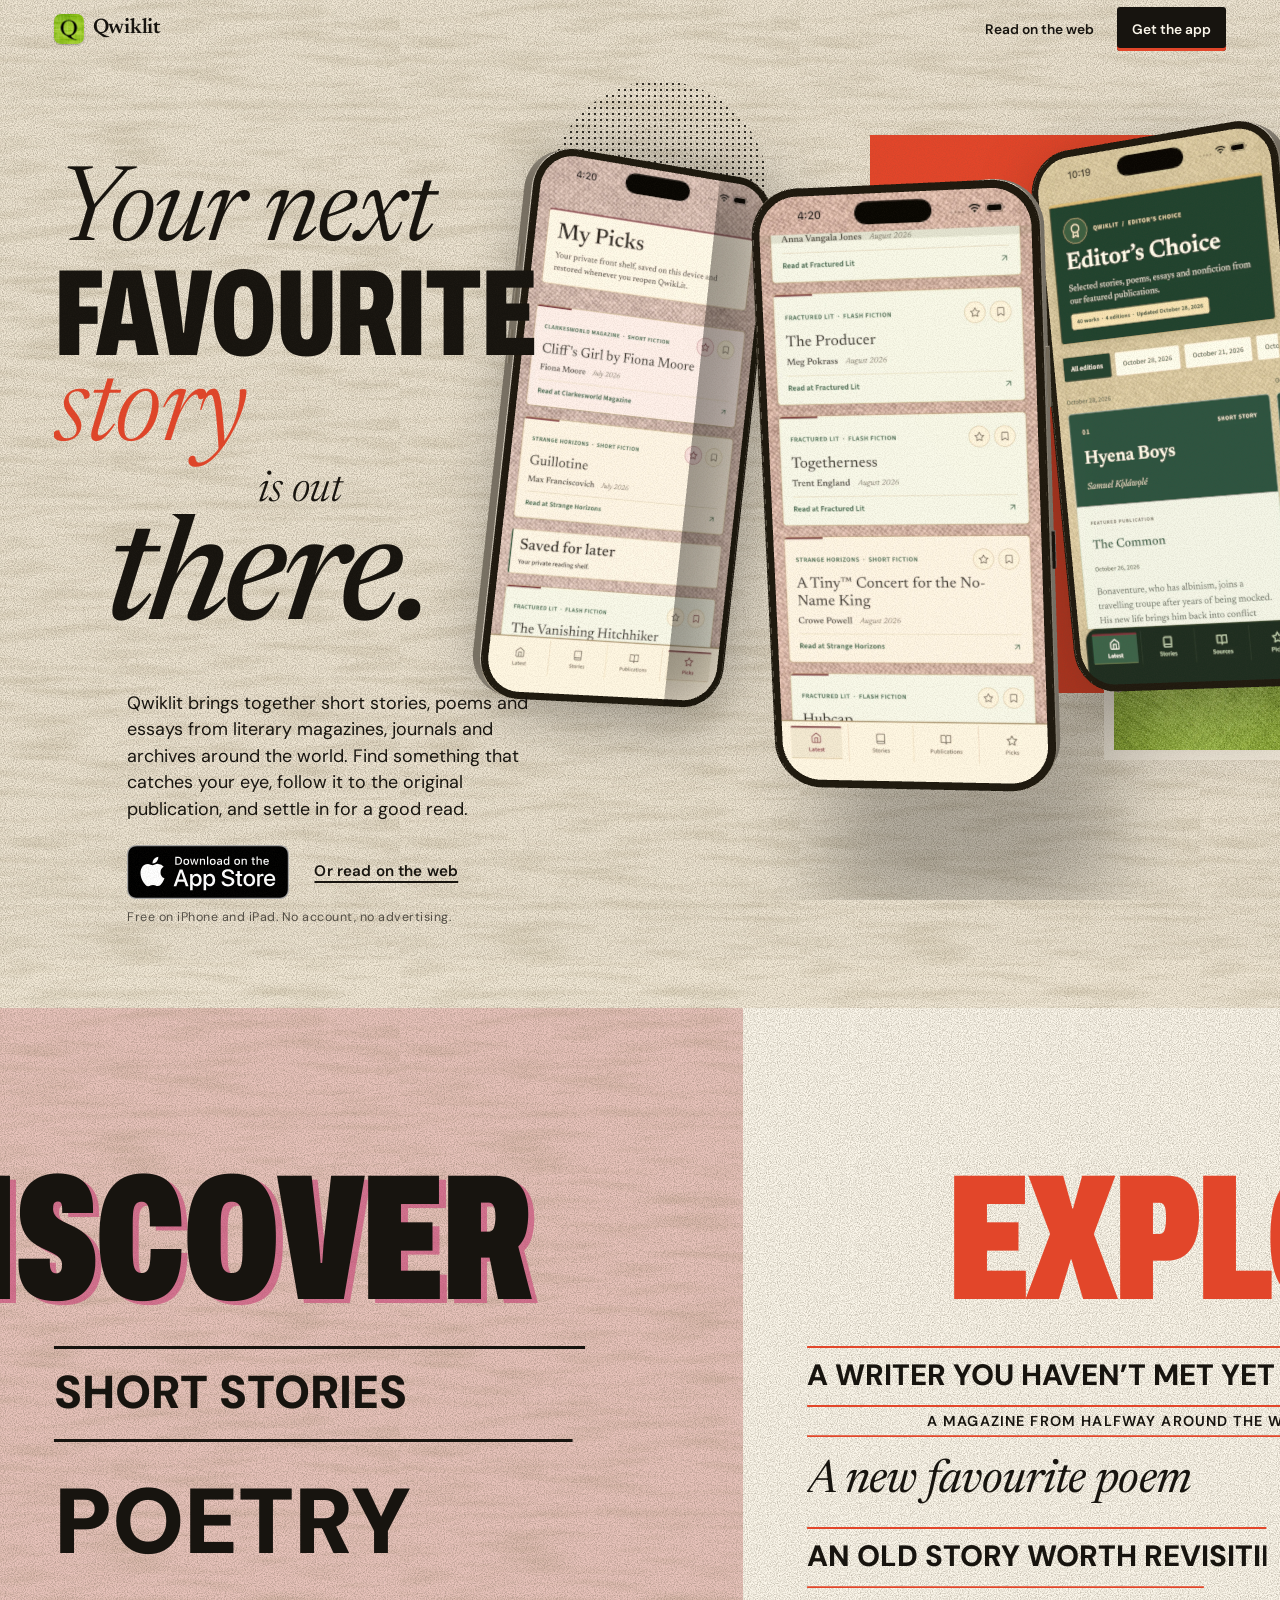
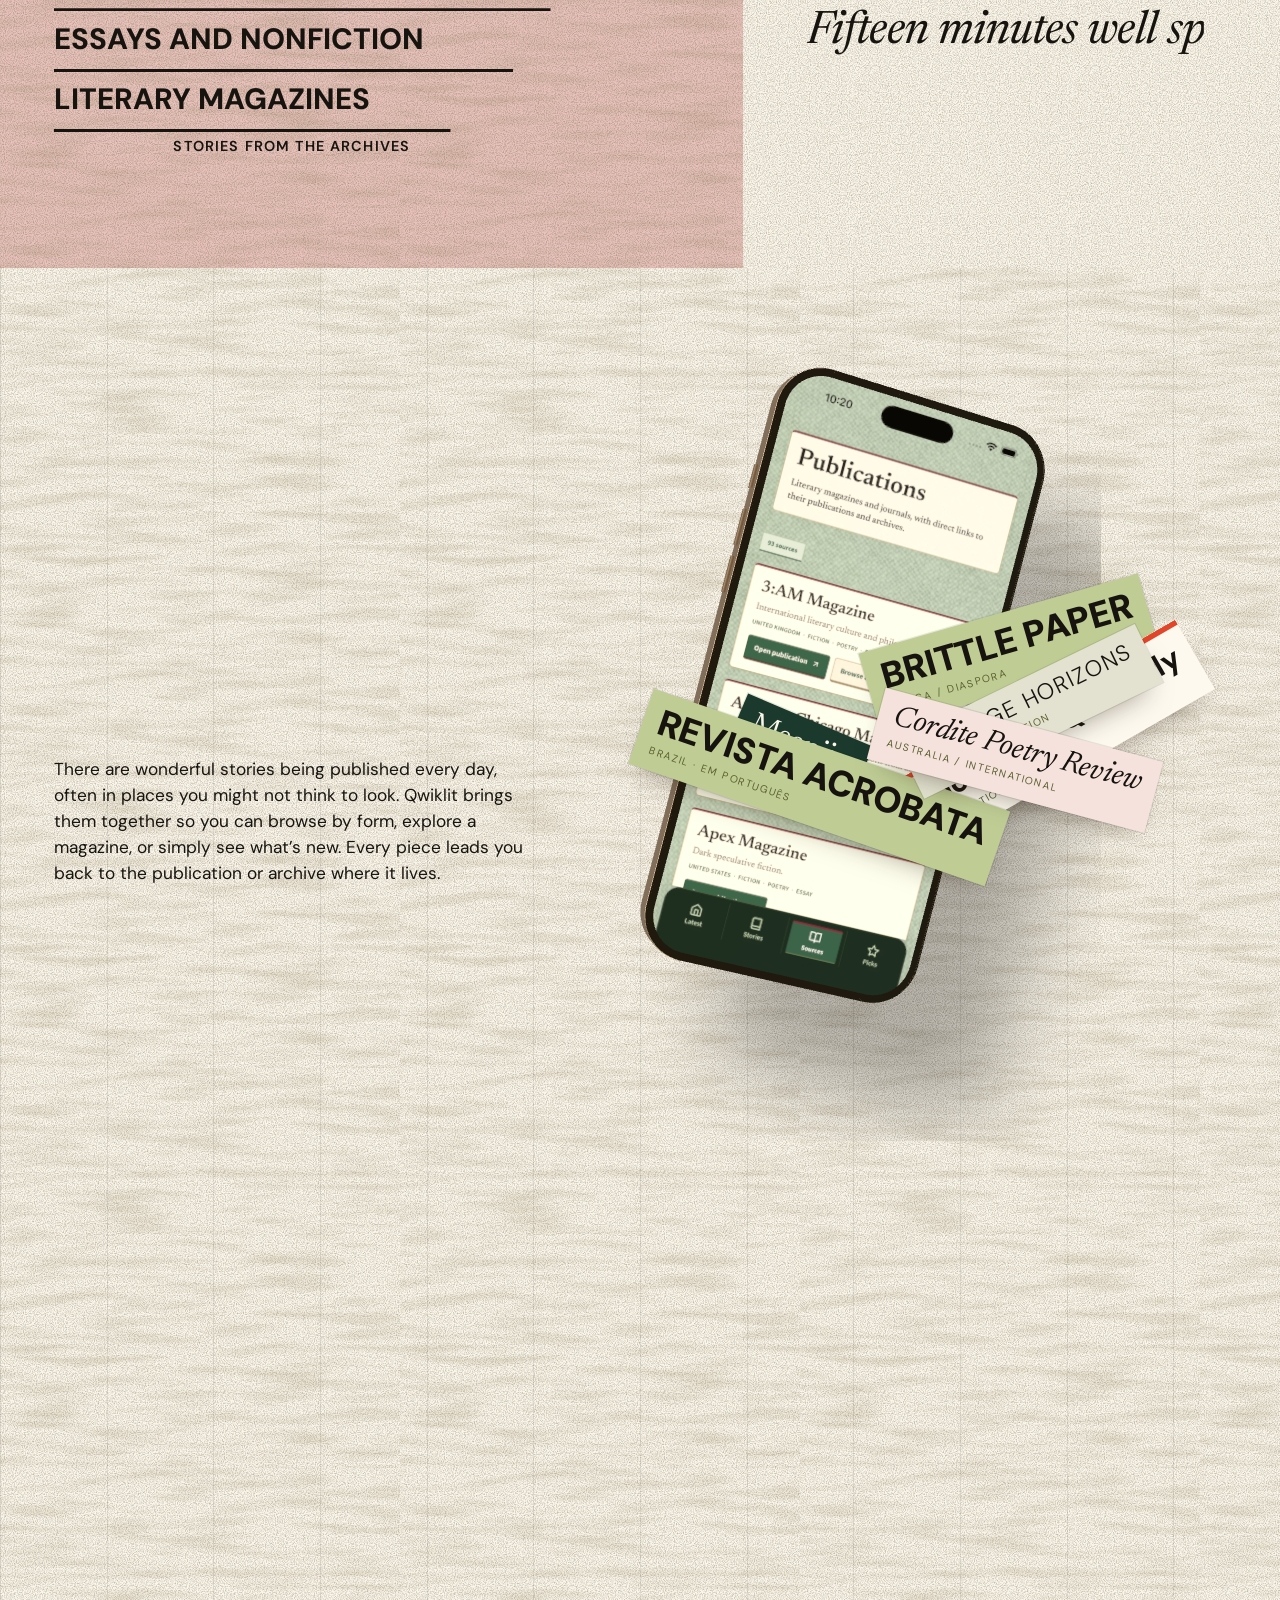
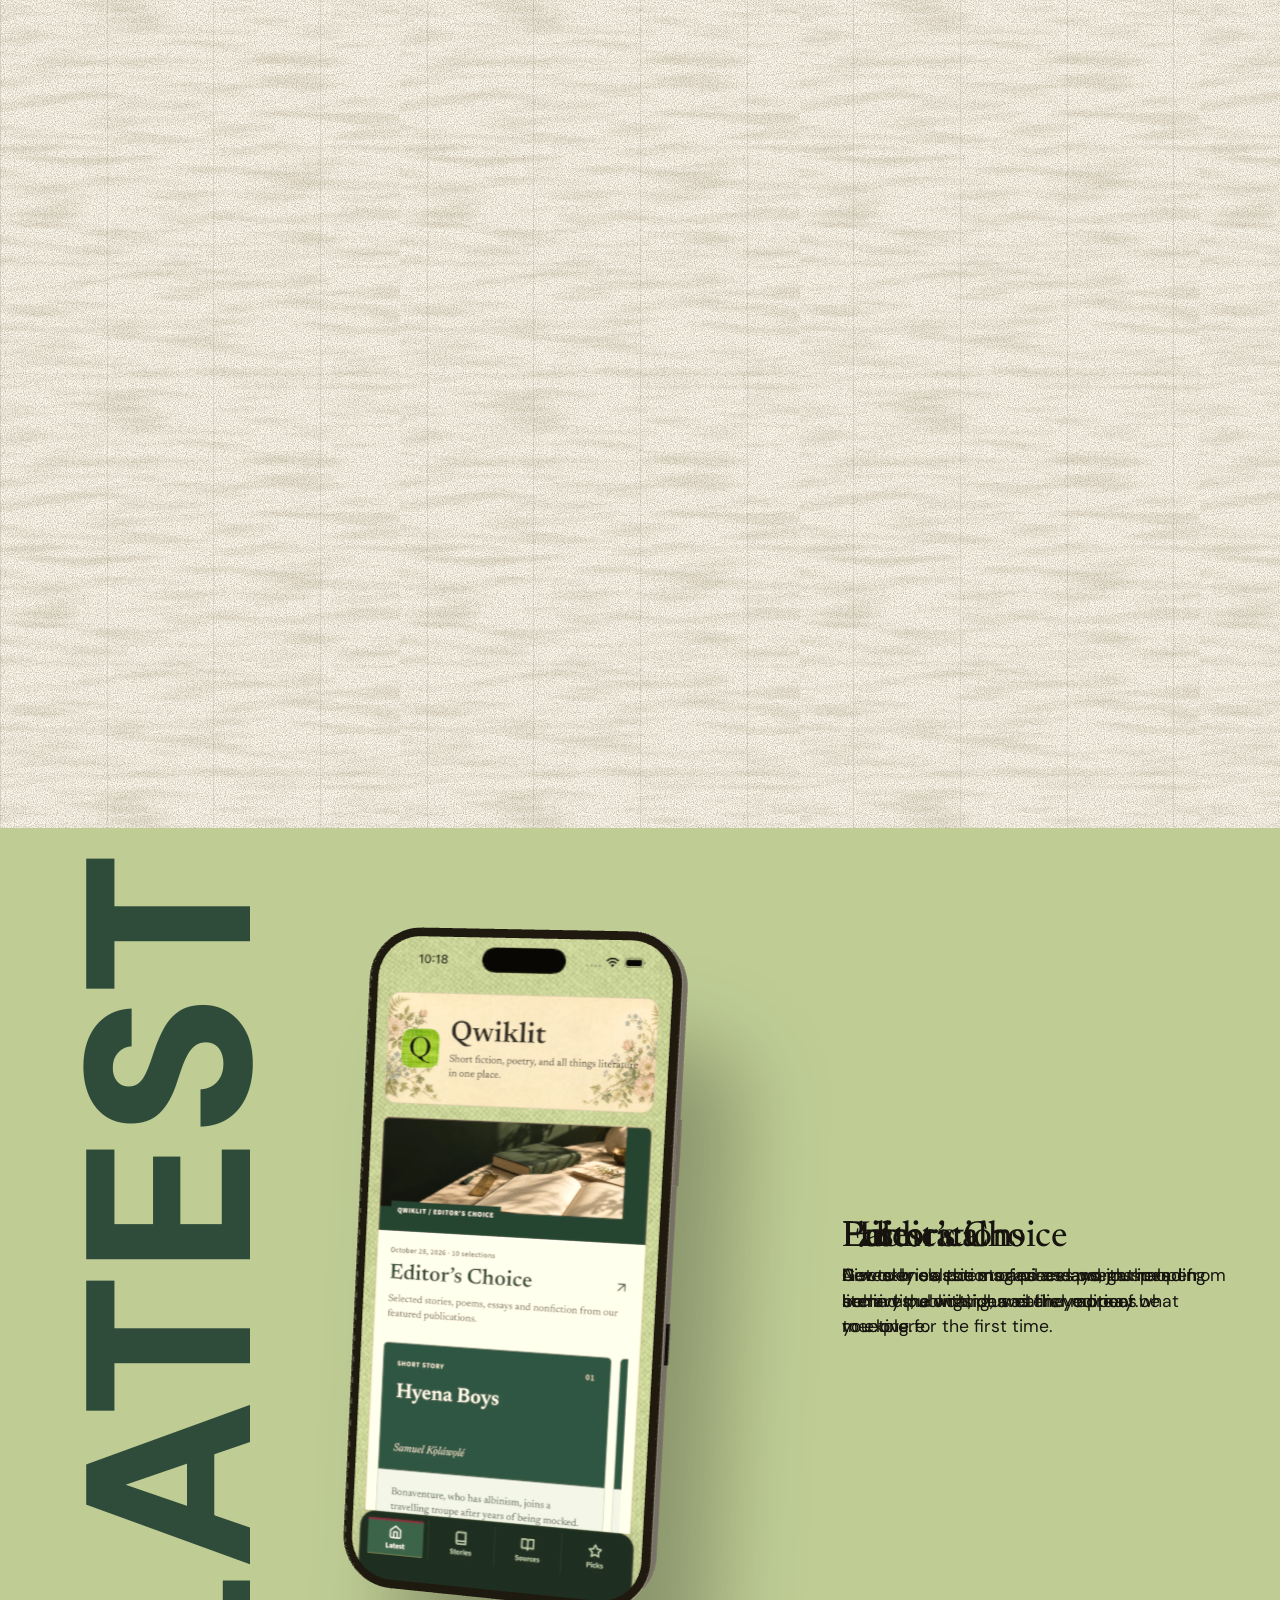
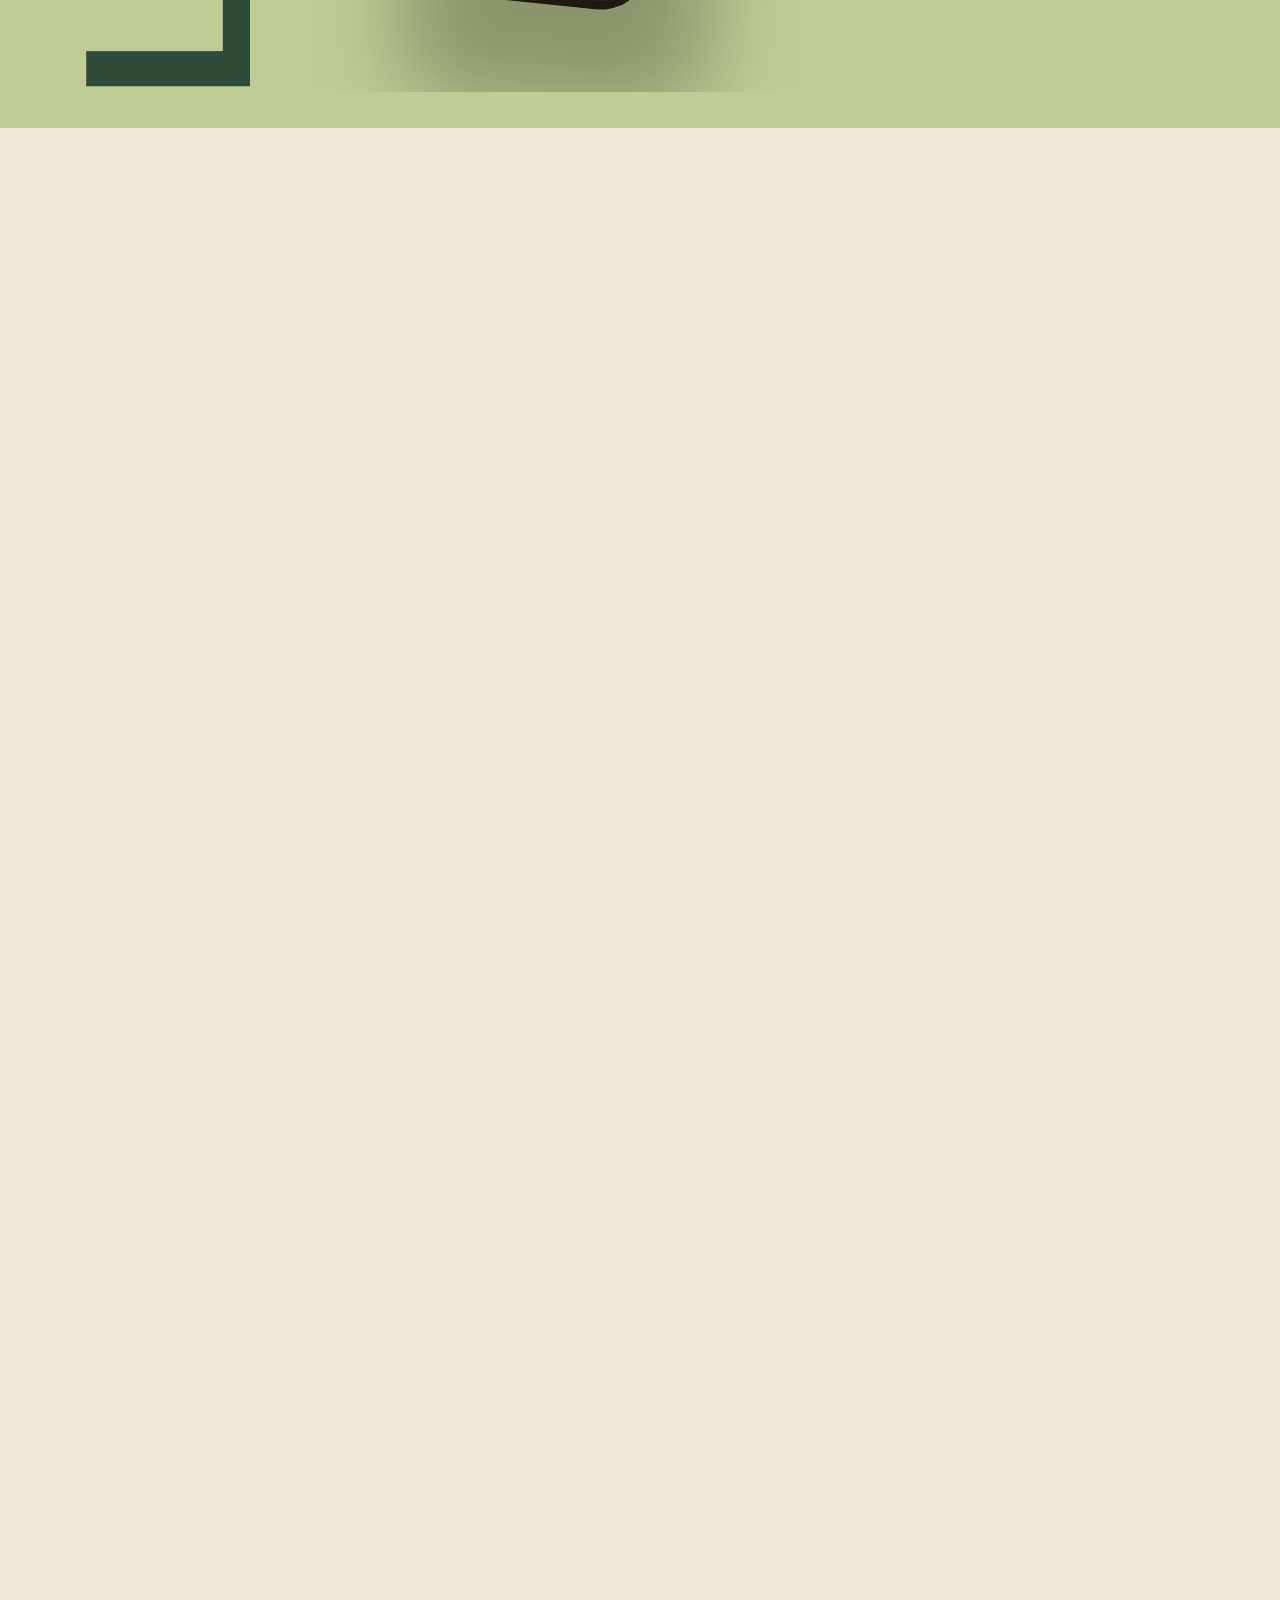
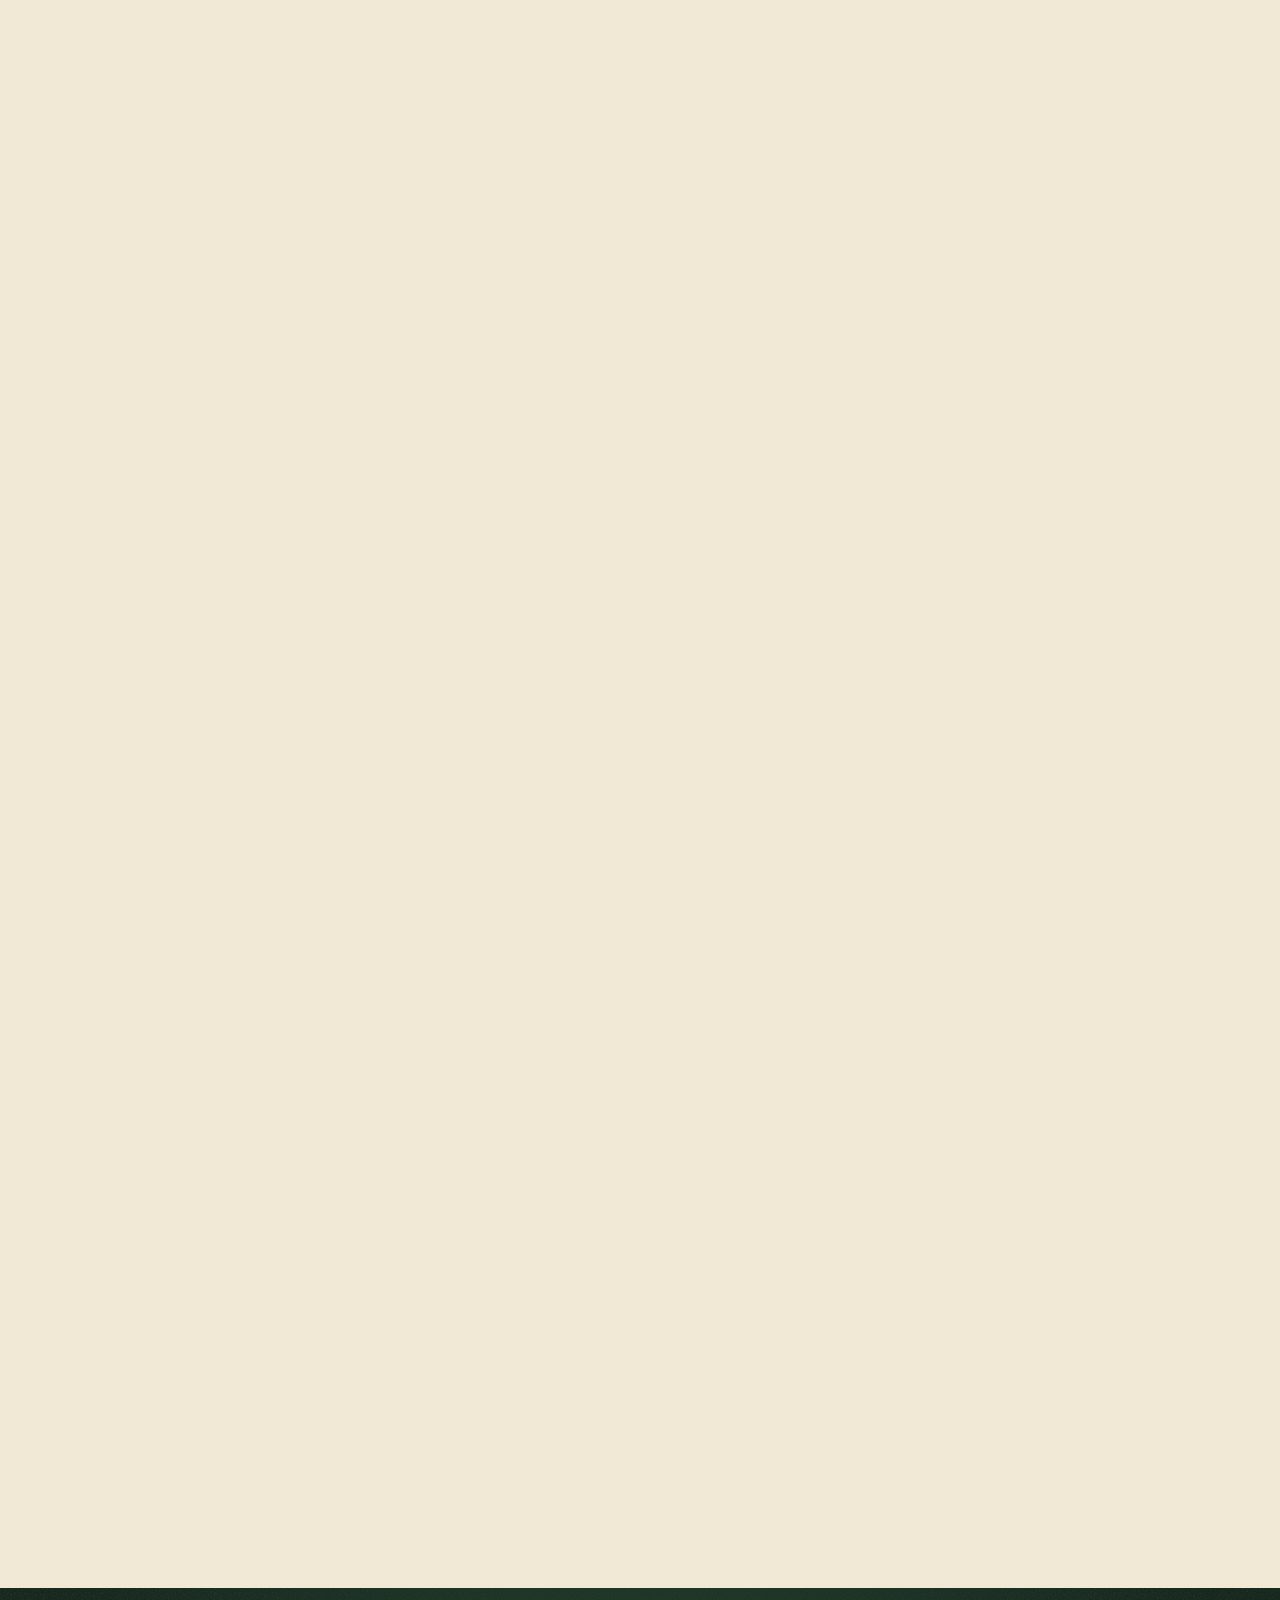
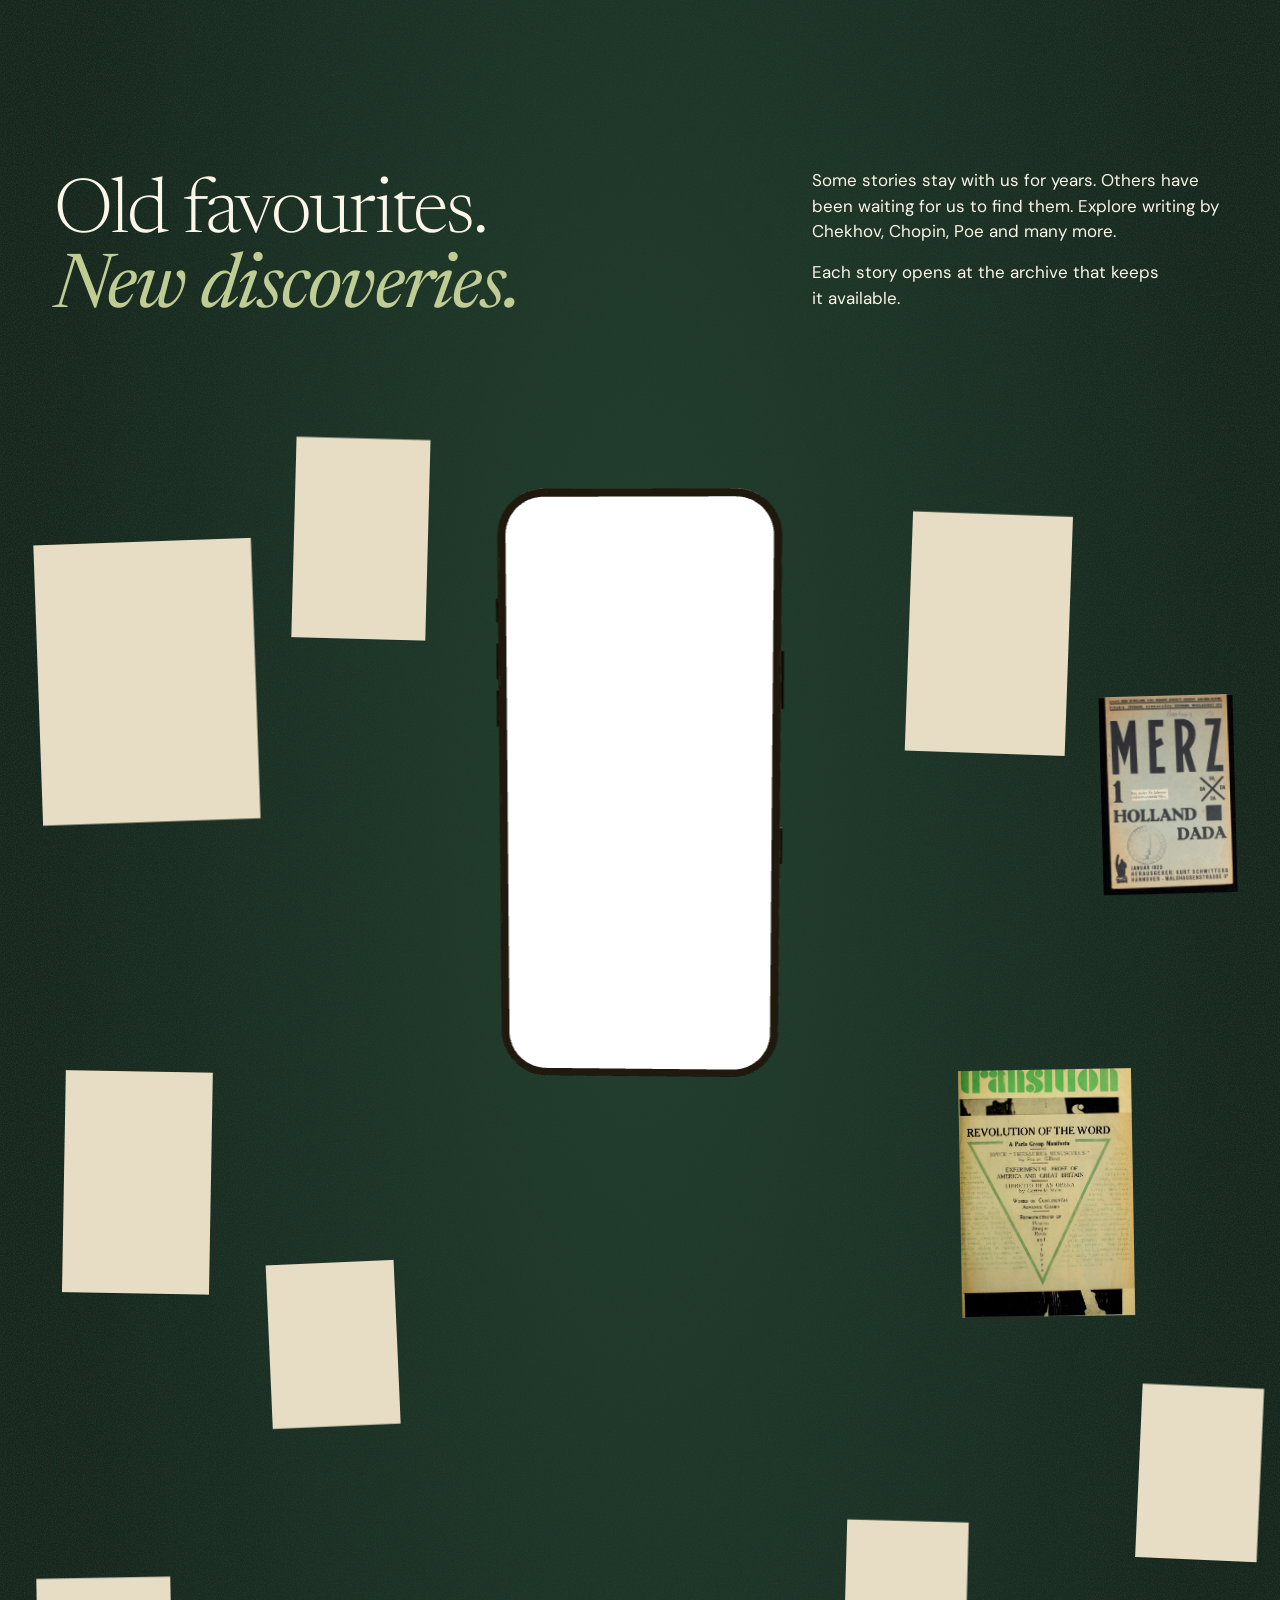
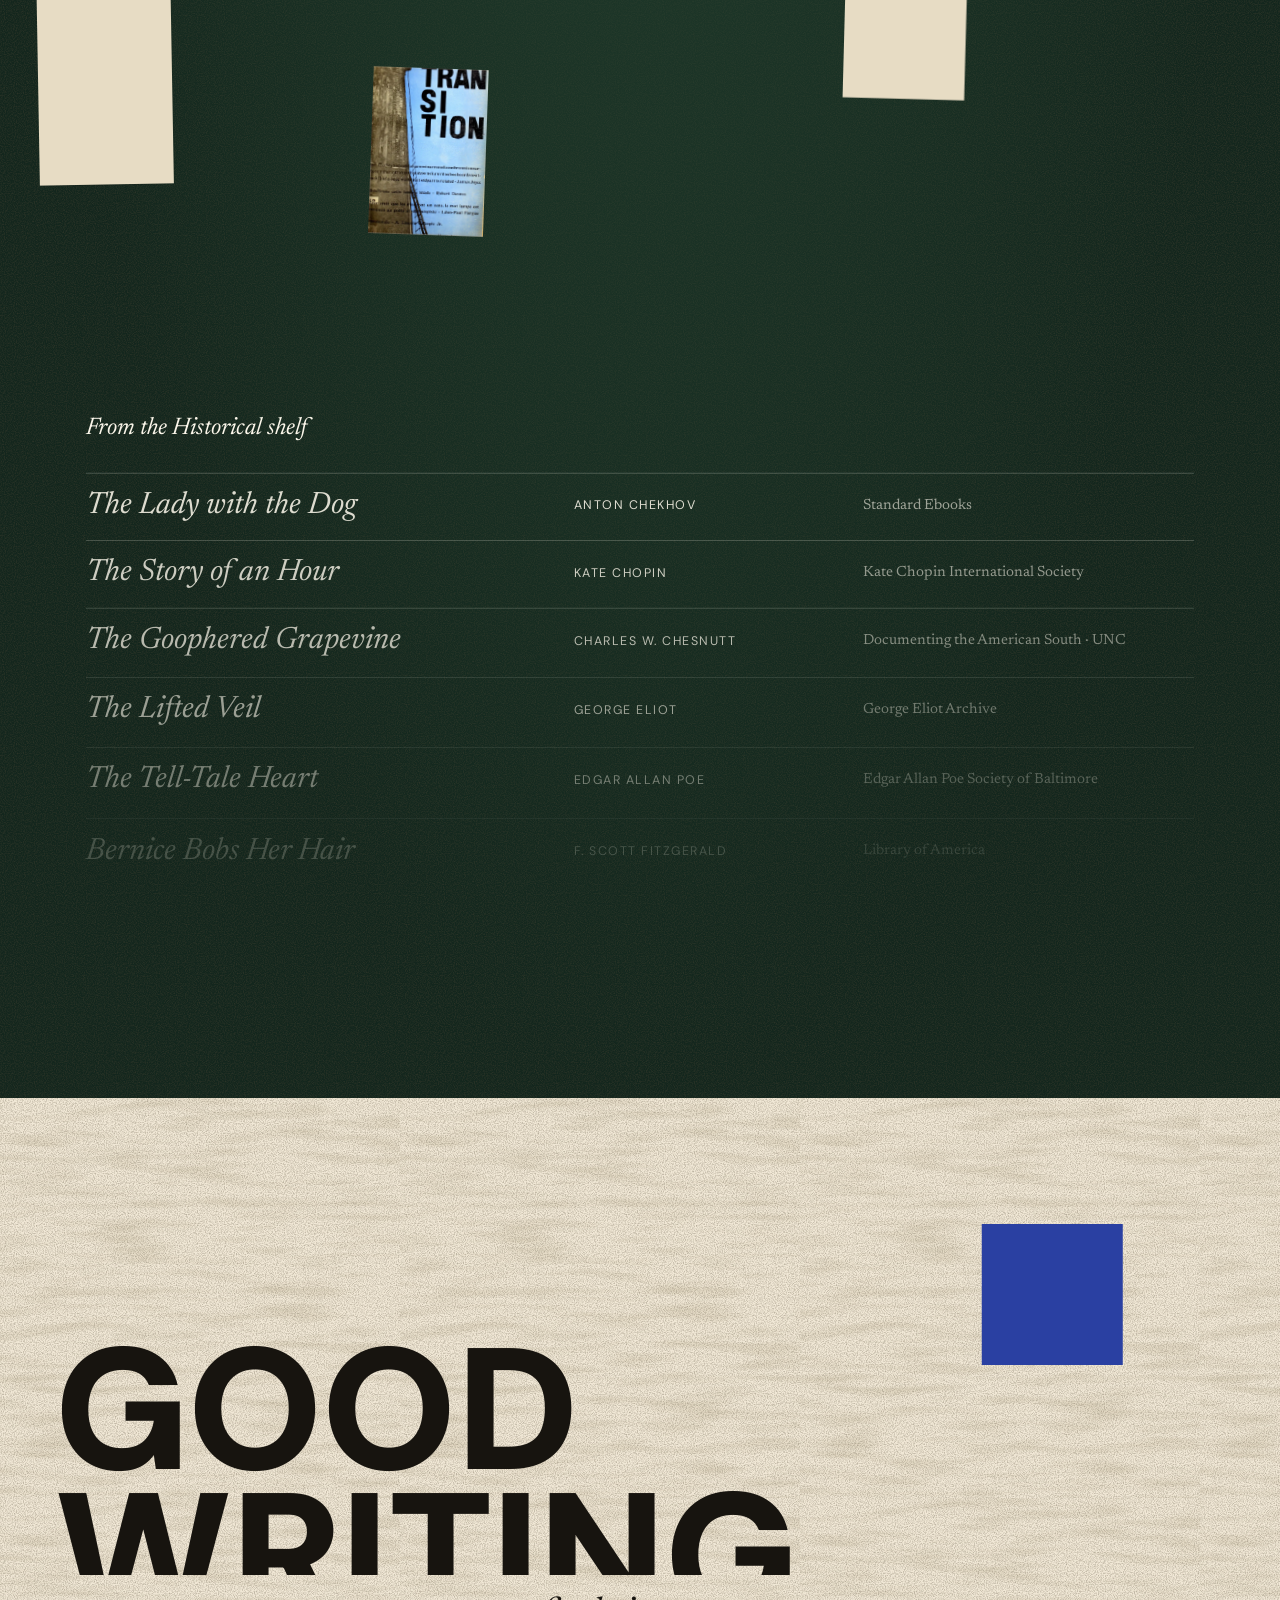
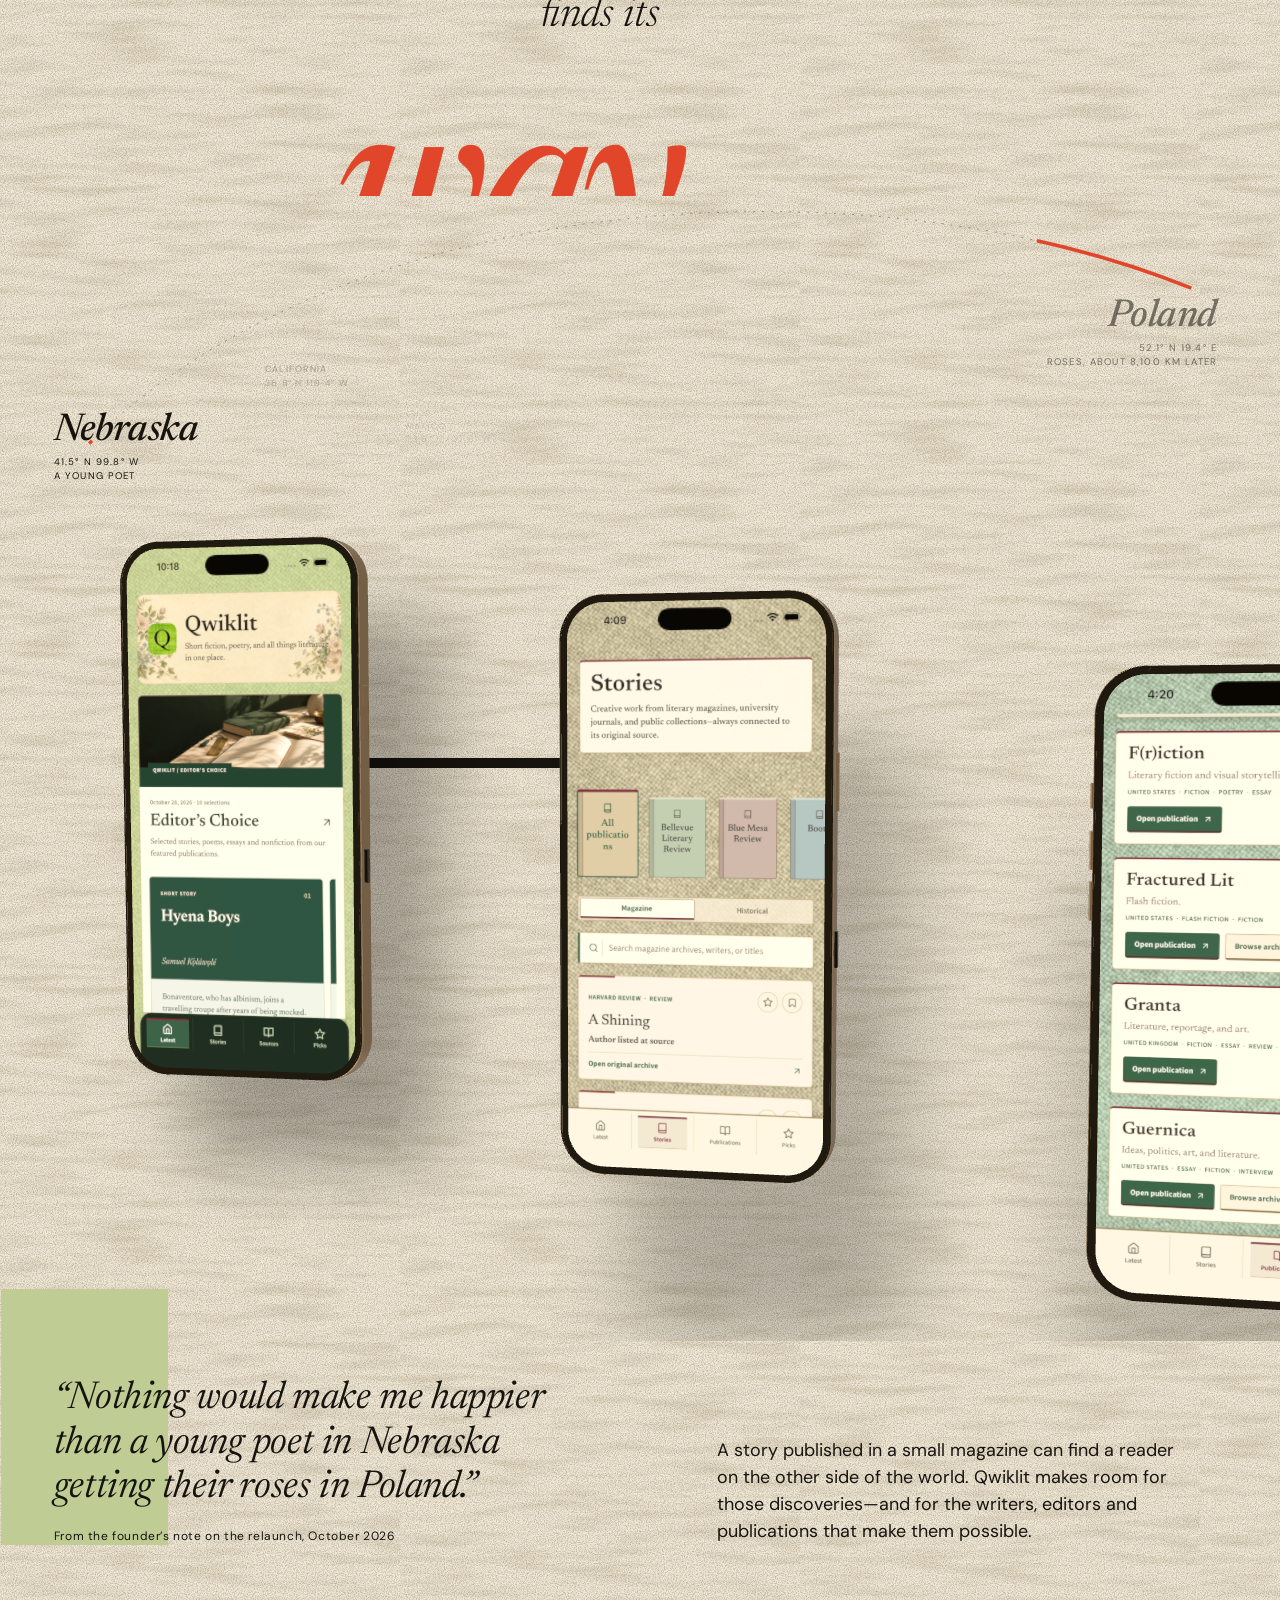
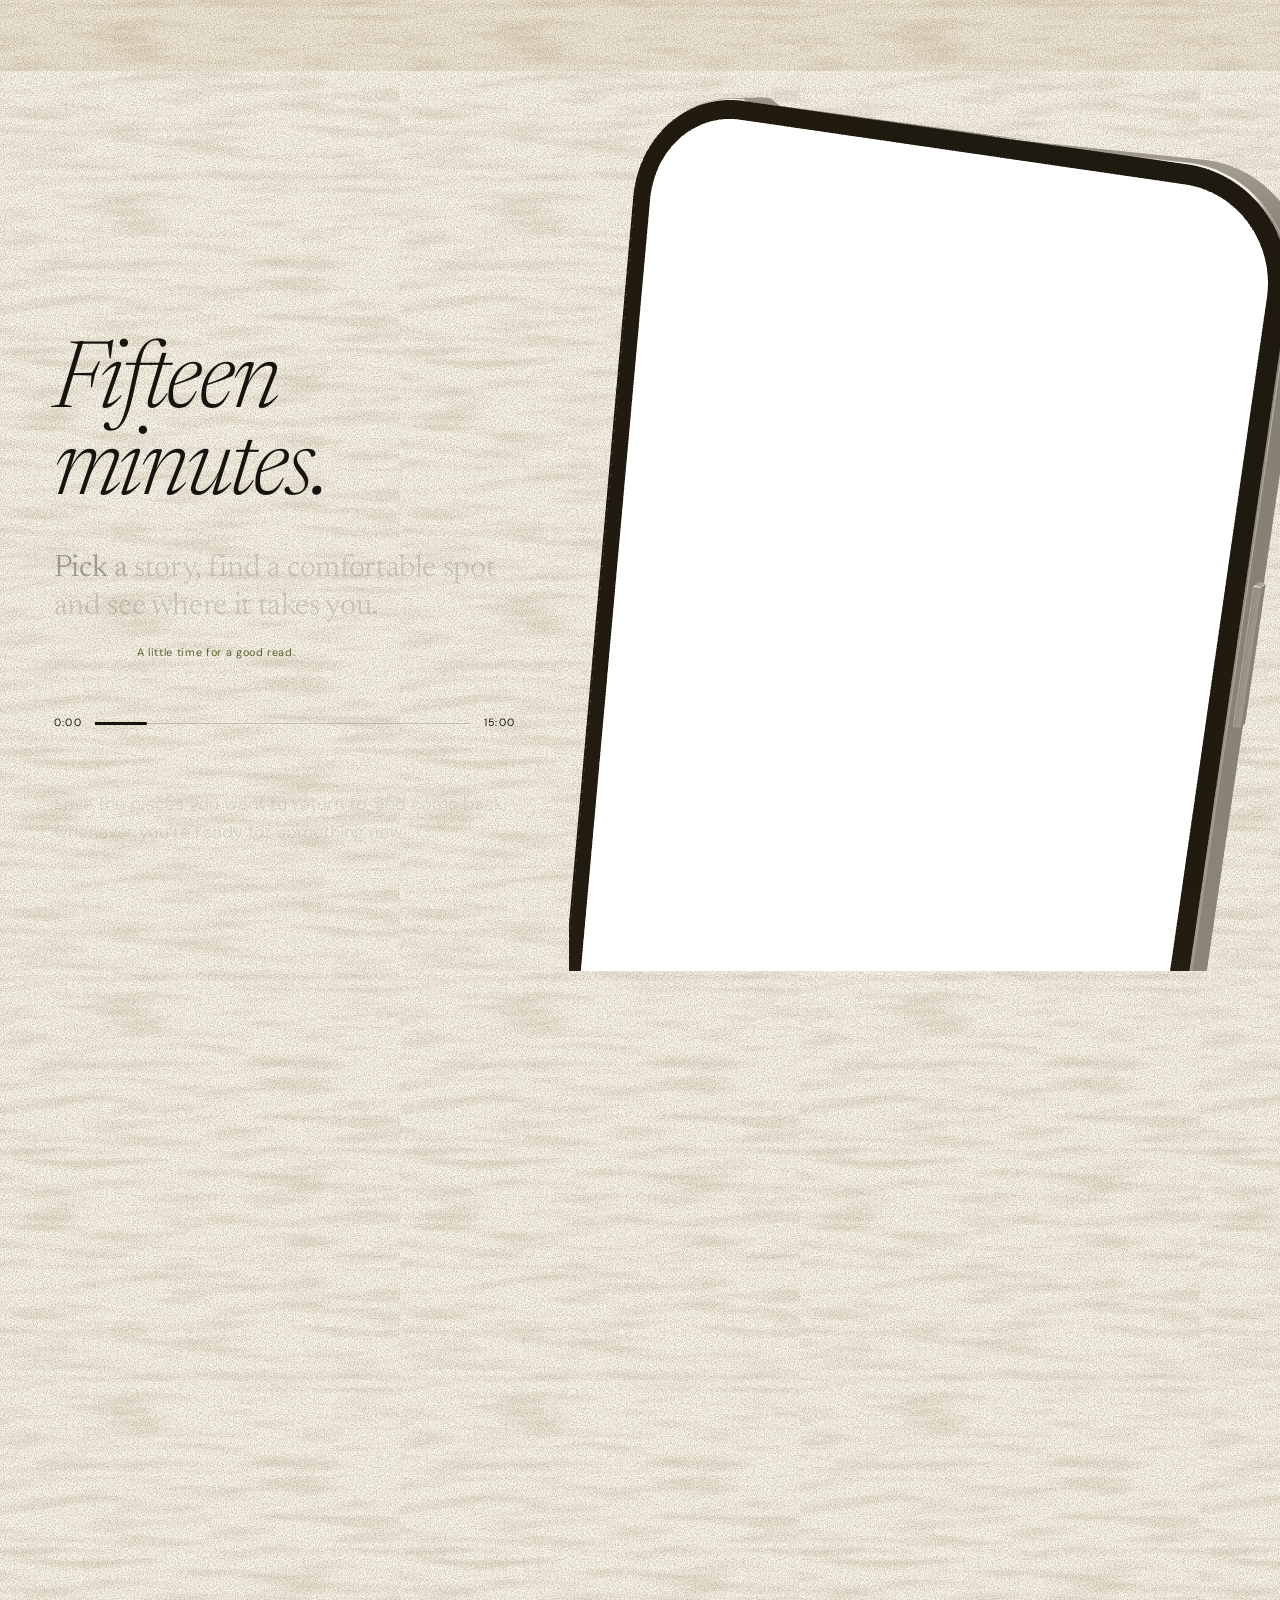
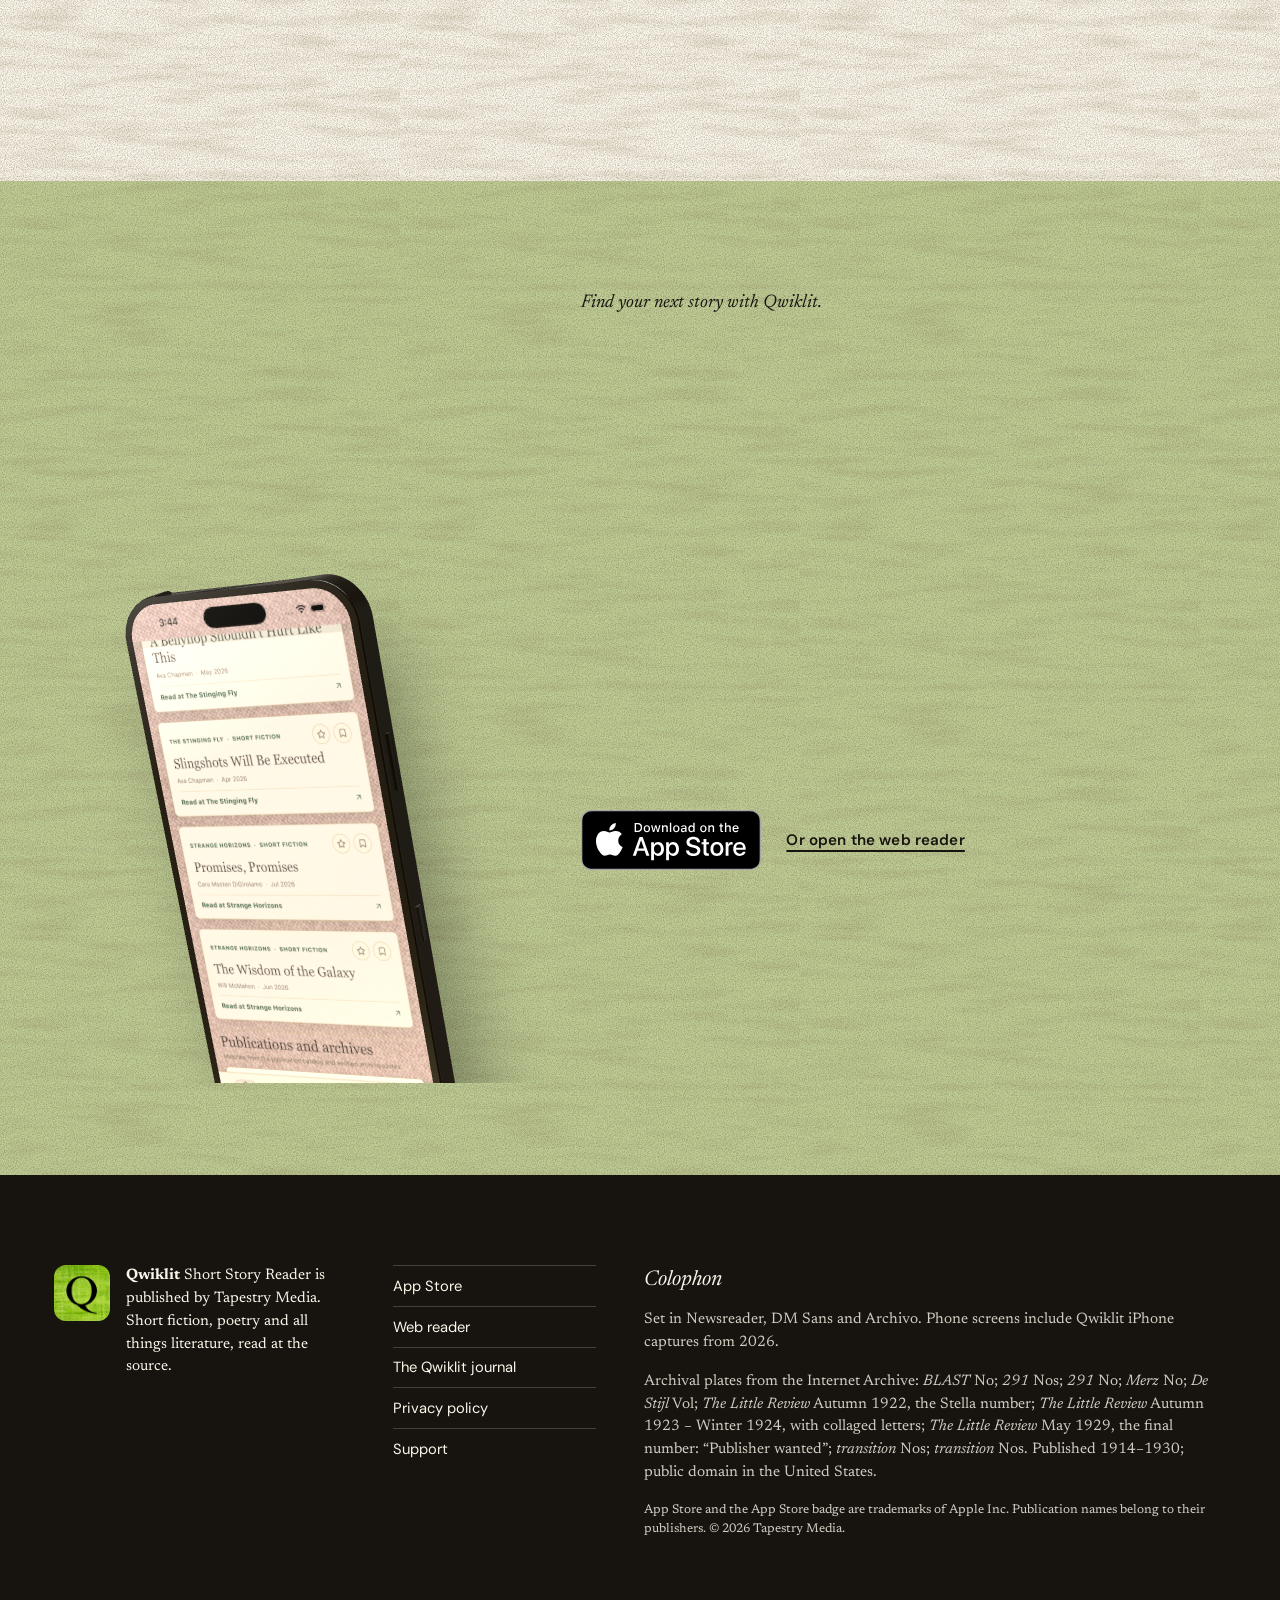
==== commit 84ed37fc: "Fix app landing masthead link to return to QwikLit home" ====
--- a/discover/index.html
+++ b/discover/index.html
@@ -45,7 +45,7 @@
     </style>
     <script>document.documentElement.classList.add('is-pending');</script>
     <link rel="preload" as="image" href="./media/screens/01-latest-760.webp" type="image/webp" crossorigin="anonymous" />
-    <script type="module" crossorigin src="./assets/index-zoVj3x5T.js"></script>
+    <script type="module" crossorigin src="./assets/index-pIEijhpm-home.js"></script>
     <link rel="modulepreload" crossorigin href="./assets/react-Dfoqj1Wf.js">
     <link rel="modulepreload" crossorigin href="./assets/three-LyWNJ8dY.js">
     <link rel="modulepreload" crossorigin href="./assets/gsap-lnFyu4_T.js">
